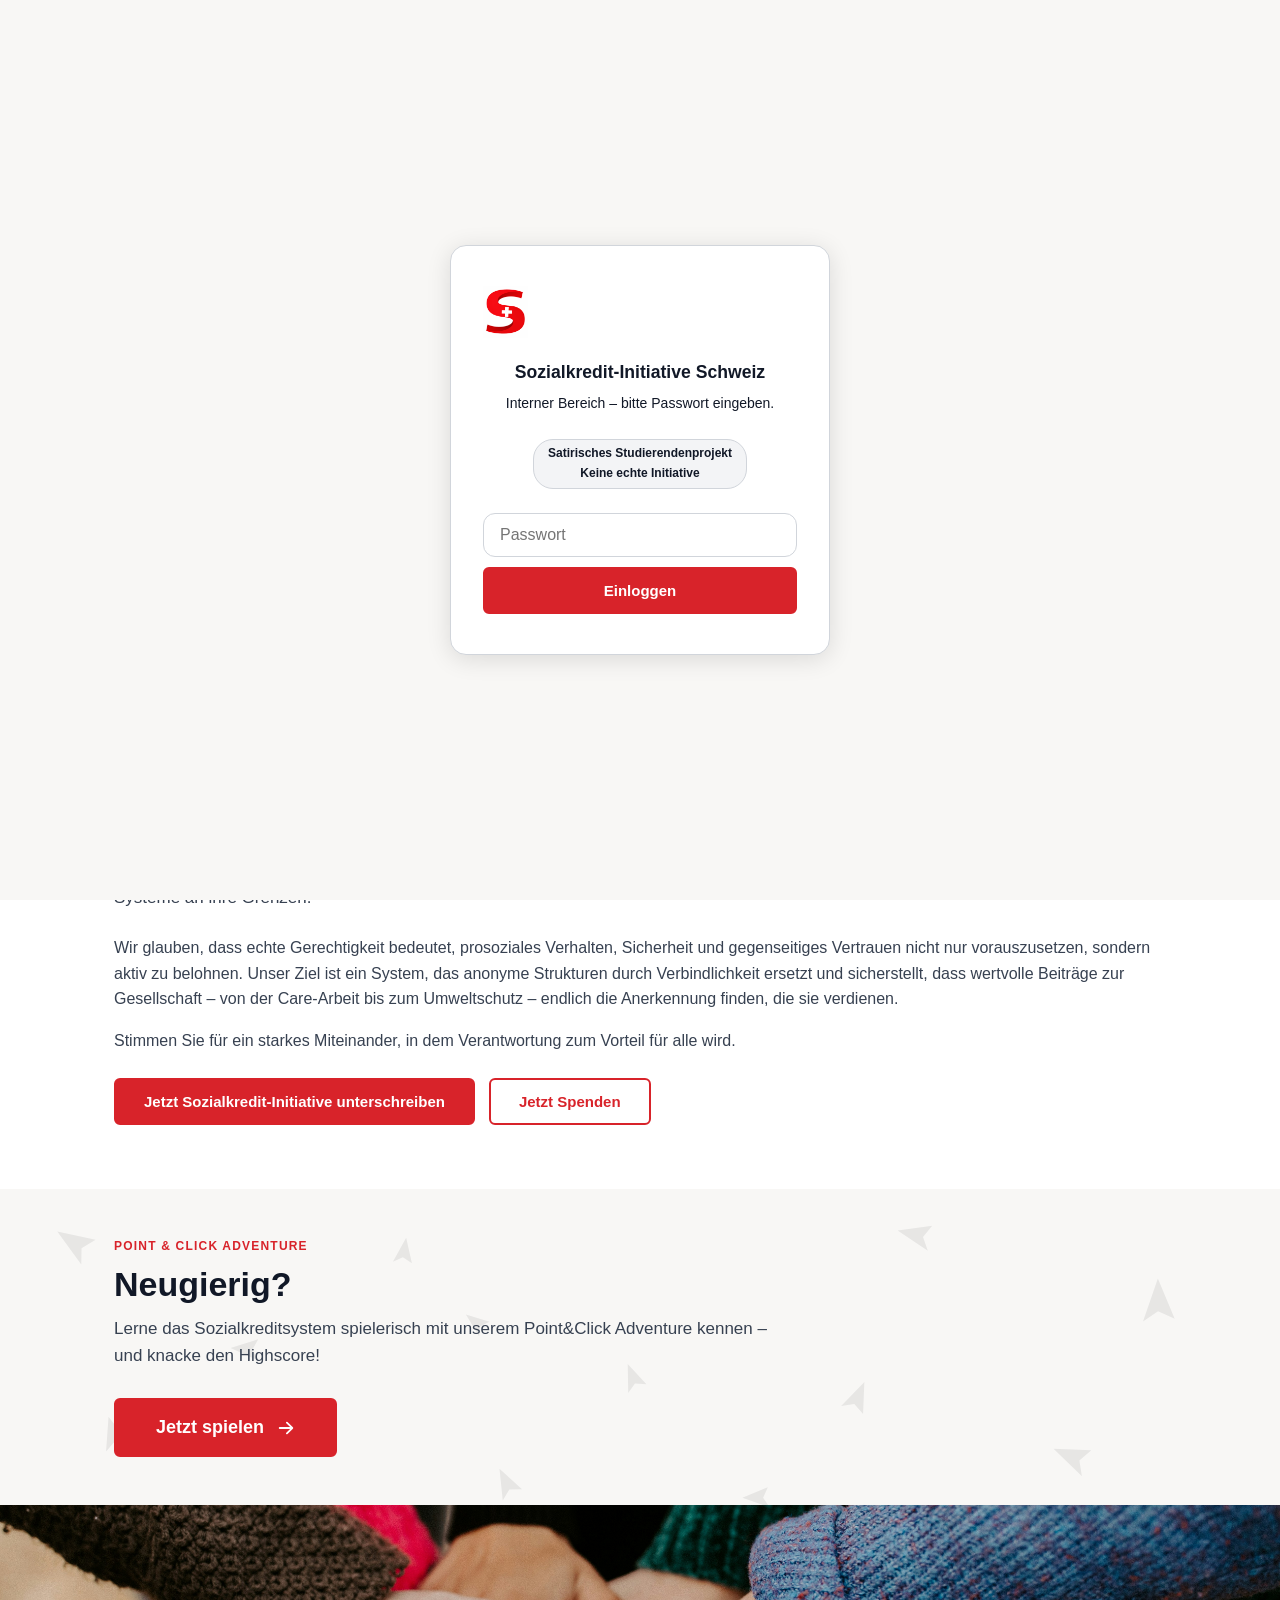
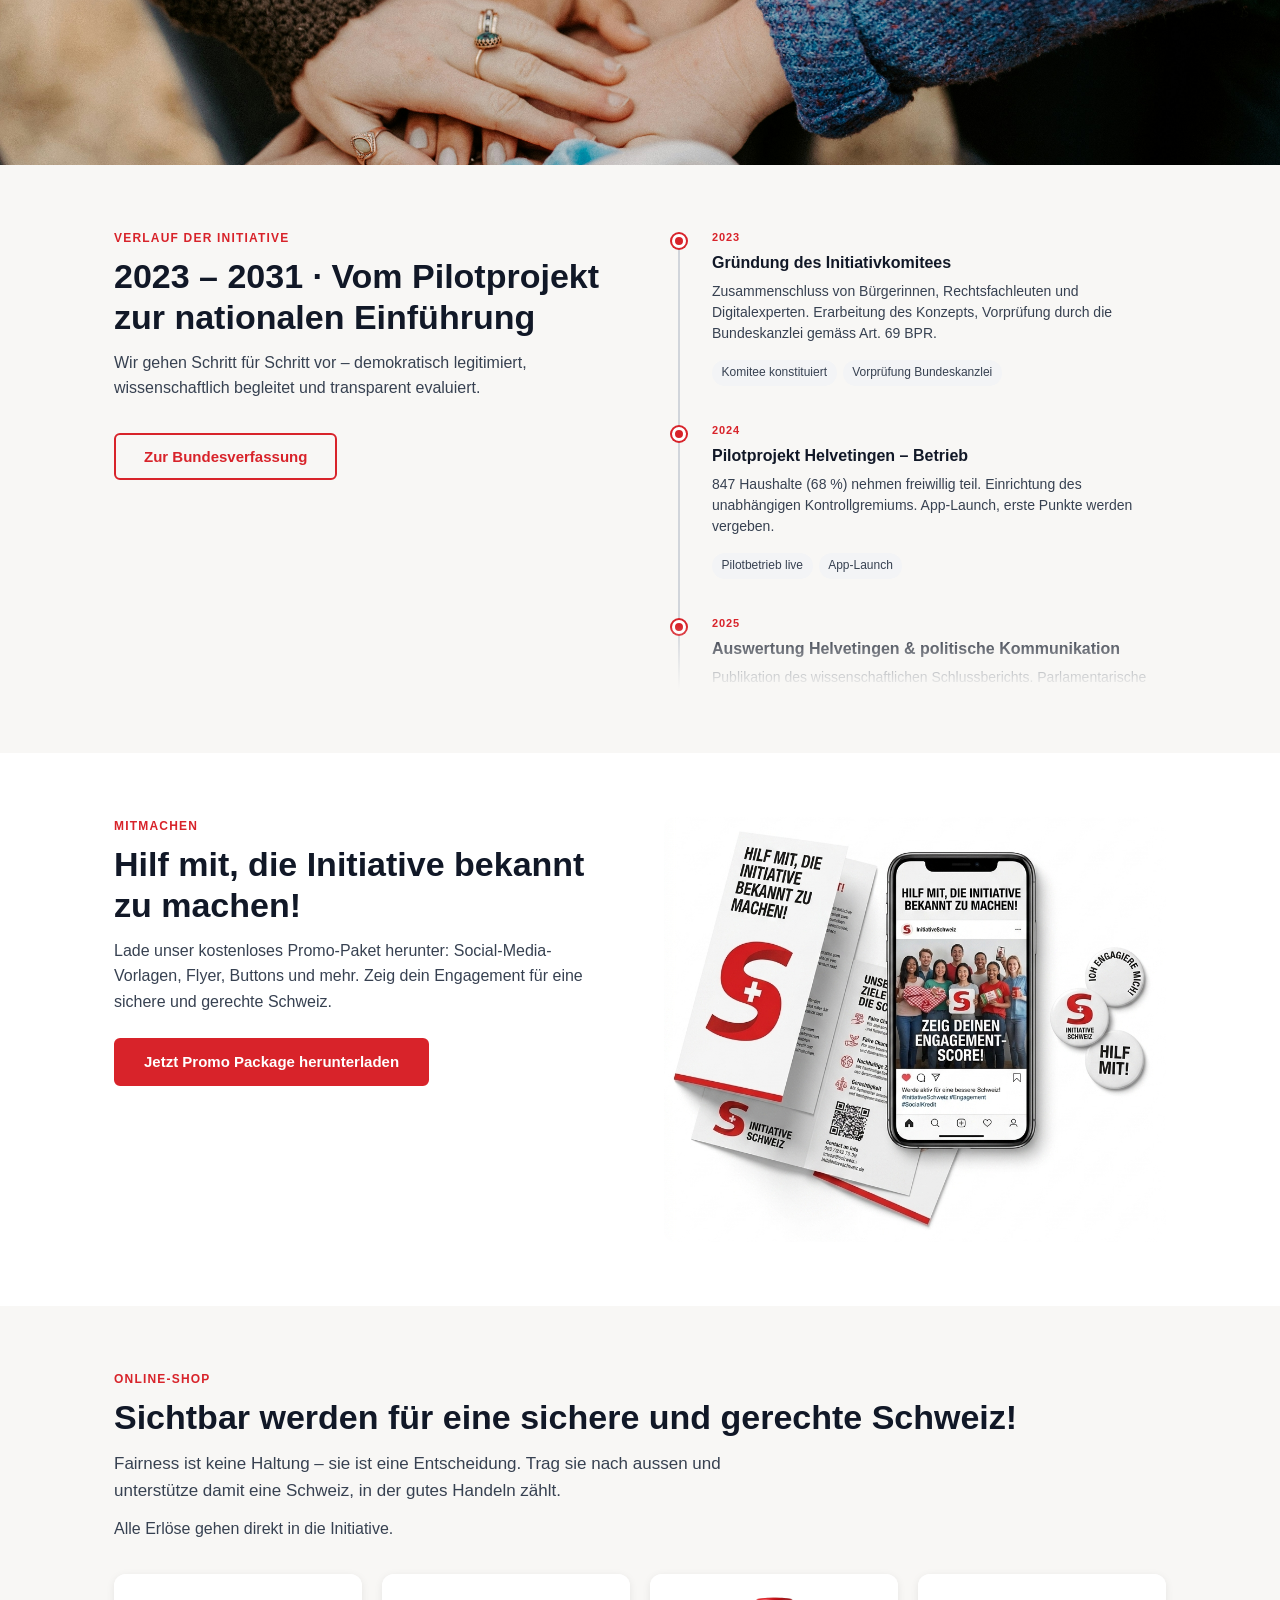
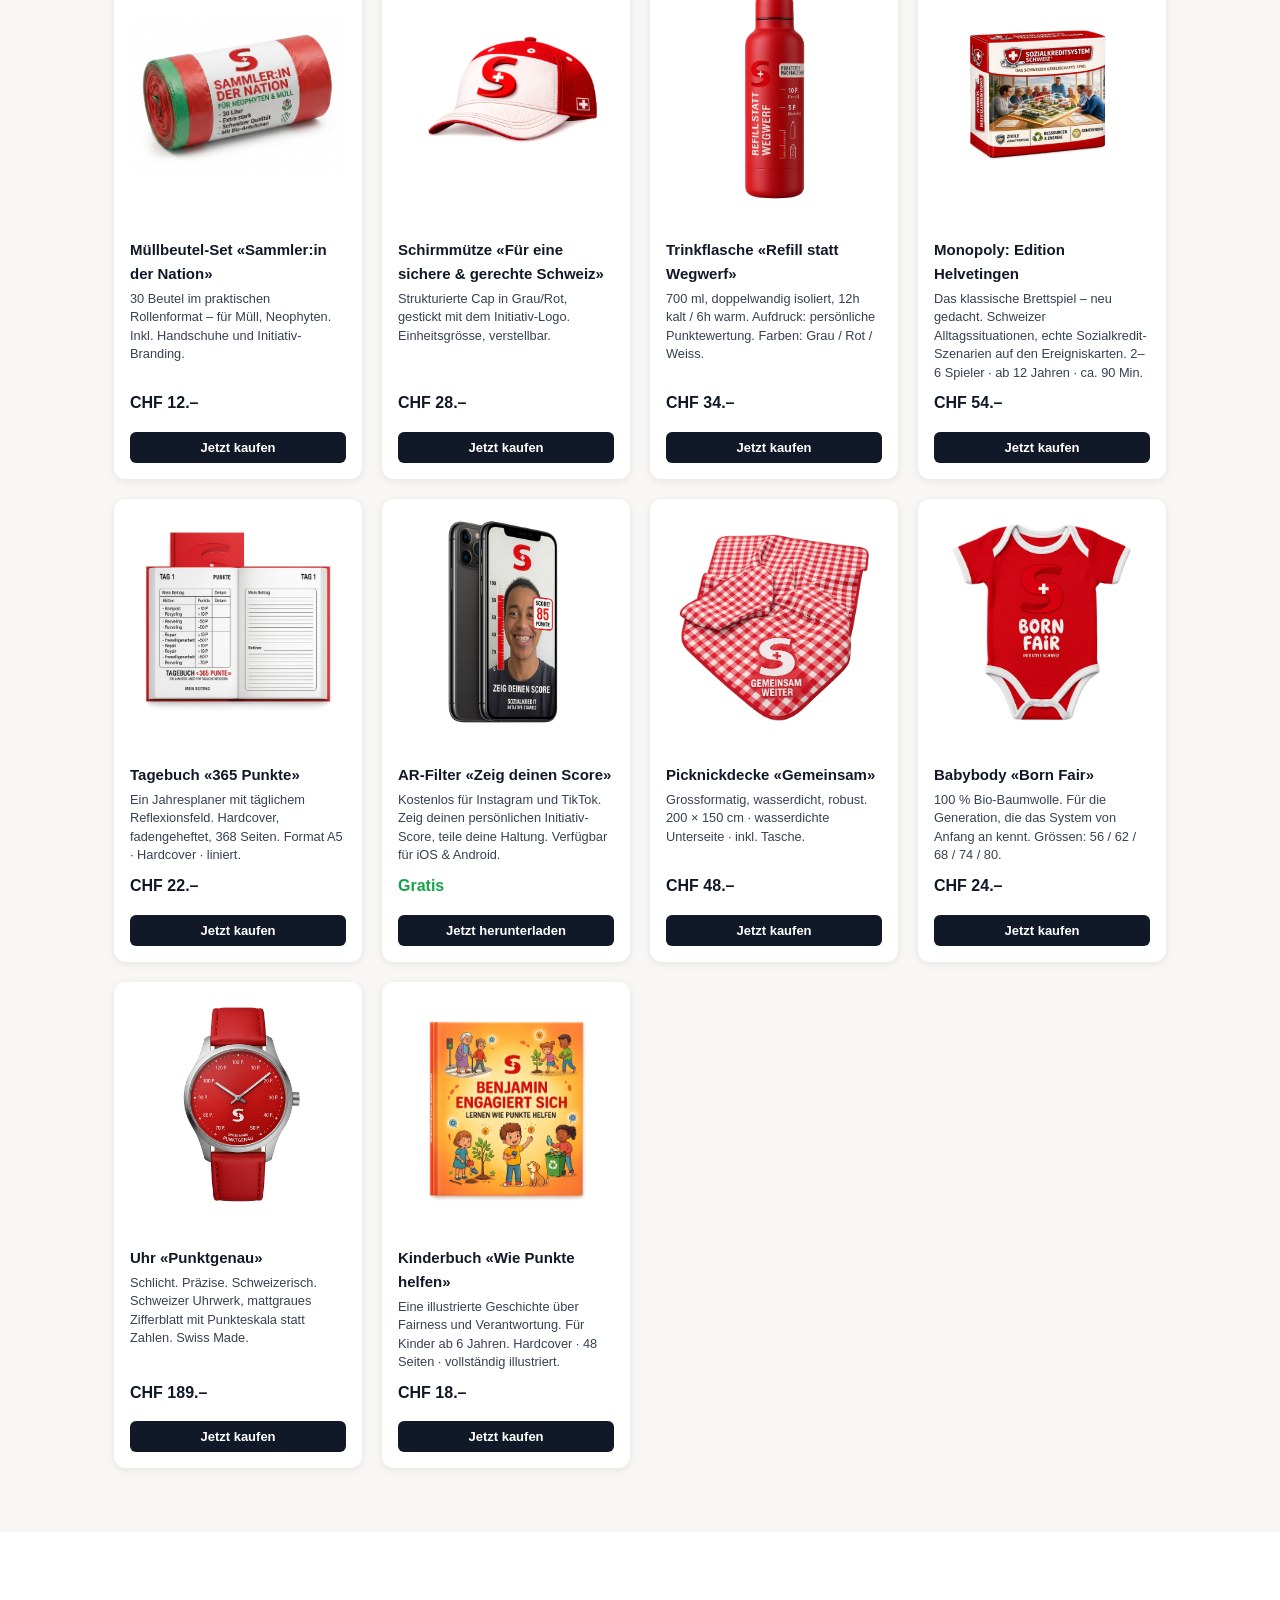
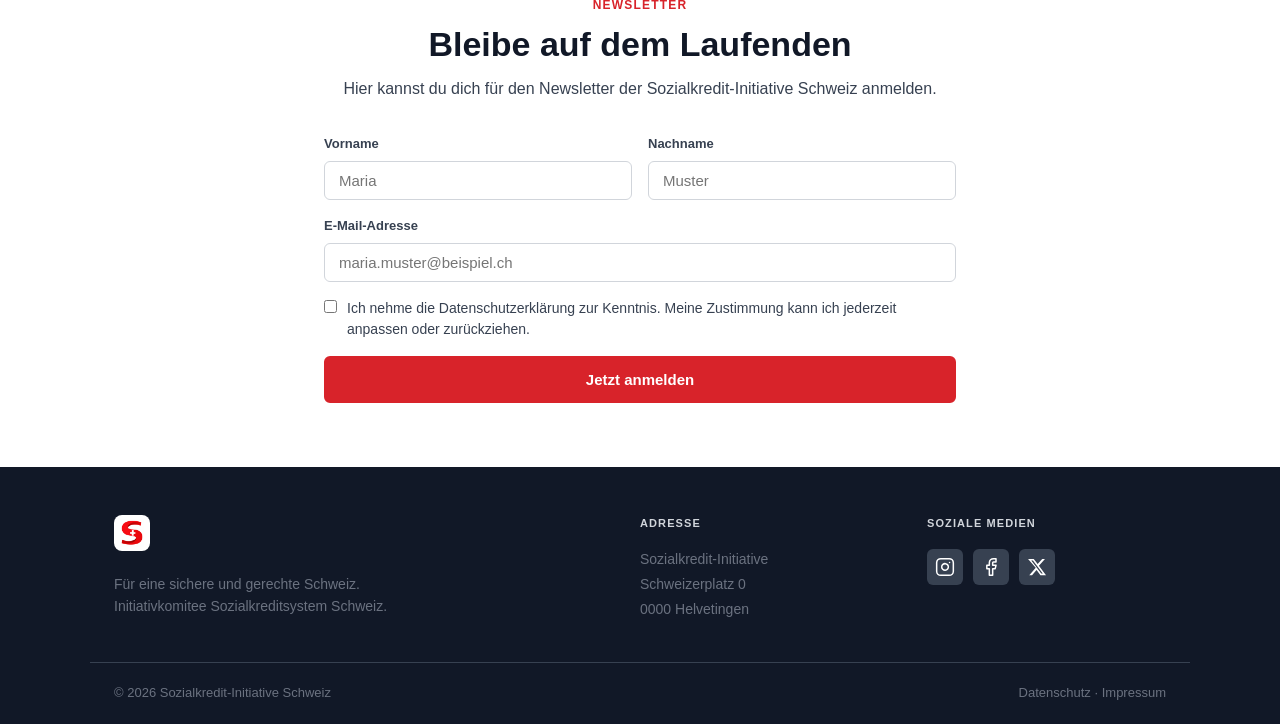
==== testlauf/index.html @ 572df679 "Remove fakultatives Referendum aside from Gesetzgebungsphase timeline entry Co-Authored-By: Claude S" ====
<!DOCTYPE html>
<html lang="de">
<head>
  <meta charset="UTF-8">
  <meta name="viewport" content="width=device-width, initial-scale=1.0">
  <title>Sozialkredit-Initiative Schweiz</title>
  <link rel="stylesheet" href="styles.css">
</head>
<body>

<!-- NAV -->
<nav class="site-nav">
  <div class="nav-inner">
    <a href="index.html" class="nav-logo">
      <img src="website_material/Logo_Sozialkredit.png" alt="SKS Logo">
      <span>Sozialkredit-Initiative Schweiz</span>
    </a>
    <button class="nav-hamburger" aria-label="Navigation öffnen">
      <span></span><span></span><span></span>
    </button>
    <ul class="nav-links">
      <li><a href="index.html">Startseite</a></li>
      <li><a href="initiative.html">Initiative</a></li>
      <li><a href="bundesverfassung.html">Bundesverfassung</a></li>
      <li><a href="faktencheck.html">Faktencheck</a></li>
      <li><a href="testlauf.html">Testlauf</a></li>
      <li><a href="spiel.html">Spiel</a></li>
      <li><a href="spenden.html" class="nav-cta">Spenden</a></li>
    </ul>
  </div>
</nav>

<!-- HERO -->
<section class="hero">
  <img src="website_material/hansjorg-keller-p7av1ZhKGBQ-unsplash.jpg" alt="Schweizer Landschaft" class="hero-bg">
  <div class="container">
    <div class="hero-content">
      <div class="section-label" style="color: var(--red-light);">Eidgenössische Volksinitiative</div>
      <h1>Sozialkreditsystem<br>für eine sichere und<br>gerechte Schweiz</h1>
      <p class="lead">In einer sich schnell verändernden Gesellschaft belohnen wir prosoziales Verhalten, Sicherheit und gegenseitiges Vertrauen – aktiv und messbar.</p>
      <div class="btn-group">
        <a href="#" class="btn btn-primary btn-lg" data-modal="signature">Jetzt unterschreiben</a>
        <a href="spenden.html" class="btn btn-outline-white btn-lg">Jetzt Spenden</a>
      </div>
    </div>
  </div>
</section>

<!-- INTRO TEXT -->
<section>
  <div class="container">
    <div>
      <div class="section-label">Unsere Vision</div>
      <h2>Ein System, das Engagement sichtbar macht</h2>
      <p class="lead" style="margin-bottom: 1.5rem; max-width: none;">In einer Schweiz, die stetig wächst, und in einer sich immer schneller verändernden Gesellschaft stossen unsere traditionellen sozialen Systeme an ihre Grenzen.</p>
      <p style="color: var(--grey-700);">Wir glauben, dass echte Gerechtigkeit bedeutet, prosoziales Verhalten, Sicherheit und gegenseitiges Vertrauen nicht nur vorauszusetzen, sondern aktiv zu belohnen. Unser Ziel ist ein System, das anonyme Strukturen durch Verbindlichkeit ersetzt und sicherstellt, dass wertvolle Beiträge zur Gesellschaft – von der Care-Arbeit bis zum Umweltschutz – endlich die Anerkennung finden, die sie verdienen.</p>
      <p style="color: var(--grey-700);">Stimmen Sie für ein starkes Miteinander, in dem Verantwortung zum Vorteil für alle wird.</p>
      <div class="btn-group" style="margin-top: 1.5rem;">
        <a href="#" class="btn btn-primary" data-modal="signature">Jetzt Sozialkredit-Initiative unterschreiben</a>
        <a href="spenden.html" class="btn btn-outline">Jetzt Spenden</a>
      </div>
    </div>
  </div>
</section>

<!-- GAME PROMO -->
<section class="bg-off-white game-promo" style="padding: 3rem 0;">
  <div class="game-promo-bg" aria-hidden="true">
    <svg class="cursor-deco" style="top:10%; left:4%; transform:rotate(-15deg); width:54px; height:54px;" viewBox="0 0 24 24" fill="currentColor"><path d="M5 2.5l6.5 17 2-7 7-2L5 2.5z"/></svg>
    <svg class="cursor-deco" style="top:72%; left:7%; transform:rotate(25deg); width:46px; height:46px;" viewBox="0 0 24 24" fill="currentColor"><path d="M5 2.5l6.5 17 2-7 7-2L5 2.5z"/></svg>
    <svg class="cursor-deco" style="top:28%; left:88%; transform:rotate(40deg); width:60px; height:60px;" viewBox="0 0 24 24" fill="currentColor"><path d="M5 2.5l6.5 17 2-7 7-2L5 2.5z"/></svg>
    <svg class="cursor-deco" style="top:78%; left:82%; transform:rotate(-25deg); width:52px; height:52px;" viewBox="0 0 24 24" fill="currentColor"><path d="M5 2.5l6.5 17 2-7 7-2L5 2.5z"/></svg>
    <svg class="cursor-deco" style="top:8%; left:70%; transform:rotate(-35deg); width:48px; height:48px;" viewBox="0 0 24 24" fill="currentColor"><path d="M5 2.5l6.5 17 2-7 7-2L5 2.5z"/></svg>
    <svg class="cursor-deco" style="top:55%; left:48%; transform:rotate(20deg); width:38px; height:38px;" viewBox="0 0 24 24" fill="currentColor"><path d="M5 2.5l6.5 17 2-7 7-2L5 2.5z"/></svg>
    <svg class="cursor-deco" style="top:88%; left:38%; transform:rotate(15deg); width:42px; height:42px;" viewBox="0 0 24 24" fill="currentColor"><path d="M5 2.5l6.5 17 2-7 7-2L5 2.5z"/></svg>
    <svg class="cursor-deco" style="top:15%; left:30%; transform:rotate(50deg); width:36px; height:36px;" viewBox="0 0 24 24" fill="currentColor"><path d="M5 2.5l6.5 17 2-7 7-2L5 2.5z"/></svg>
    <svg class="cursor-deco" style="top:45%; left:18%; transform:rotate(-45deg); width:40px; height:40px;" viewBox="0 0 24 24" fill="currentColor"><path d="M5 2.5l6.5 17 2-7 7-2L5 2.5z"/></svg>
    <svg class="cursor-deco" style="top:60%; left:65%; transform:rotate(65deg); width:44px; height:44px;" viewBox="0 0 24 24" fill="currentColor"><path d="M5 2.5l6.5 17 2-7 7-2L5 2.5z"/></svg>
    <svg class="cursor-deco" style="top:38%; left:36%; transform:rotate(-10deg); width:34px; height:34px;" viewBox="0 0 24 24" fill="currentColor"><path d="M5 2.5l6.5 17 2-7 7-2L5 2.5z"/></svg>
    <svg class="cursor-deco" style="top:92%; left:58%; transform:rotate(-50deg); width:38px; height:38px;" viewBox="0 0 24 24" fill="currentColor"><path d="M5 2.5l6.5 17 2-7 7-2L5 2.5z"/></svg>
  </div>
  <div class="container">
    <div style="max-width: 680px;">
      <div class="section-label">Point &amp; Click Adventure</div>
      <h2 style="margin-bottom: 0.625rem;">Neugierig?</h2>
      <p class="lead" style="margin-bottom: 1.75rem;">Lerne das Sozialkreditsystem spielerisch mit unserem Point&amp;Click Adventure kennen – und knacke den Highscore!</p>
      <a href="spiel.html" class="btn btn-primary" style="font-size: 1.125rem; padding: 1rem 2.5rem;">
        Jetzt spielen
        <svg style="margin-left: 0.5rem; vertical-align: middle;" width="18" height="18" viewBox="0 0 20 20" fill="currentColor"><path fill-rule="evenodd" d="M10.293 3.293a1 1 0 011.414 0l6 6a1 1 0 010 1.414l-6 6a1 1 0 01-1.414-1.414L14.586 11H3a1 1 0 110-2h11.586l-4.293-4.293a1 1 0 010-1.414z" clip-rule="evenodd"/></svg>
      </a>
    </div>
  </div>
</section>

<!-- DIVIDER IMAGE -->
<img src="website_material/hannah-busing-Zyx1bK9mqmA-unsplash.jpg" alt="Gemeinschaft" class="divider-img">

<!-- TIMELINE -->
<section class="bg-off-white">
  <div class="container">
    <div class="two-col">
      <div>
        <div class="section-label">Verlauf der Initiative</div>
        <h2>2023 – 2031 · Vom Pilotprojekt zur nationalen Einführung</h2>
        <p style="color: var(--grey-700); margin-bottom: 2rem;">Wir gehen Schritt für Schritt vor – demokratisch legitimiert, wissenschaftlich begleitet und transparent evaluiert.</p>
        <a href="bundesverfassung.html" class="btn btn-outline">Zur Bundesverfassung</a>
      </div>
      <div>
        <div class="timeline-scroll-wrap">
        <div class="timeline" id="main-timeline">
          <div class="timeline-item">
            <div class="timeline-dot"></div>
            <div class="timeline-year">2023</div>
            <div class="timeline-title">Gründung des Initiativkomitees</div>
            <p class="timeline-desc">Zusammenschluss von Bürgerinnen, Rechtsfachleuten und Digitalexperten. Erarbeitung des Konzepts, Vorprüfung durch die Bundeskanzlei gemäss Art. 69 BPR.</p>
            <div class="timeline-tags">
              <span class="tag">Komitee konstituiert</span>
              <span class="tag">Vorprüfung Bundeskanzlei</span>
            </div>
          </div>
          <div class="timeline-item">
            <div class="timeline-dot"></div>
            <div class="timeline-year">2024</div>
            <div class="timeline-title">Pilotprojekt Helvetingen – Betrieb</div>
            <p class="timeline-desc">847 Haushalte (68 %) nehmen freiwillig teil. Einrichtung des unabhängigen Kontrollgremiums. App-Launch, erste Punkte werden vergeben.</p>
            <div class="timeline-tags">
              <span class="tag">Pilotbetrieb live</span>
              <span class="tag">App-Launch</span>
            </div>
          </div>
          <div class="timeline-item">
            <div class="timeline-dot"></div>
            <div class="timeline-year">2025</div>
            <div class="timeline-title">Auswertung Helvetingen & politische Kommunikation</div>
            <p class="timeline-desc">Publikation des wissenschaftlichen Schlussberichts. Parlamentarische Anfragen eingereicht. Aufbau Medienpräsenz und Partnerorganisationen.</p>
            <div class="timeline-tags">
              <span class="tag">Schlussbericht publiziert</span>
              <span class="tag">Kampagnenaufbau</span>
            </div>
          </div>
          <div class="timeline-item current-item">
            <div class="timeline-dot current"></div>
            <div class="timeline-current-box">
              <div class="timeline-year" style="color: var(--grey-900); font-weight: 800;">2026 – Jetzt</div>
              <div class="timeline-title">Lancierung Volksinitiative + Pilotprojekt St. Gallen</div>
              <p class="timeline-desc">Einreichung des Initiativtexts bei der Bundeskanzlei. Sammelfrist von 18 Monaten für 100'000 Unterschriften. Ausweitung des Pilotprojekts auf St. Gallen.</p>
              <div class="timeline-tags">
                <span class="tag tag-red">Initiative eingereicht</span>
                <span class="tag tag-red">Sammelfrist 18 Monate</span>
              </div>
            </div>
          </div>
          <div class="timeline-item future">
            <div class="timeline-dot"></div>
            <div class="timeline-year">2027</div>
            <div class="timeline-title">Einreichung 100'000 Unterschriften</div>
            <p class="timeline-desc">Einreichung der beglaubigten Unterschriften. Gültigkeitserklärung durch die Bundeskanzlei. Abschluss Pilot St. Gallen mit Schlussbericht.</p>
          </div>
          <div class="timeline-item future">
            <div class="timeline-dot"></div>
            <div class="timeline-year">2029</div>
            <div class="timeline-title">Nationale Volksabstimmung</div>
            <p class="timeline-desc">Das Schweizer Stimmvolk entscheidet an der Urne. Erforderlich: doppeltes Mehr – Volksmehr und Ständemehr (Art. 139 Abs. 3 BV).</p>
            <div class="timeline-tags">
              <span class="tag">Doppeltes Mehr erforderlich</span>
            </div>
          </div>
          <div class="timeline-item future">
            <div class="timeline-dot"></div>
            <div class="timeline-year">2029–2030</div>
            <div class="timeline-title">Gesetzgebungsphase & Aufbau Bundesamt</div>
            <p class="timeline-desc">Bei Annahme: Erlass der notwendigen Ausführungsgesetze durch das Parlament. Gründung des «Bundesamts für Gerechtigkeit» als zuständige Behörde. Aufbau Infrastruktur, Datenschutzrahmen, Einspruchsstelle.</p>
            <div class="timeline-tags">
              <span class="tag">Ausführungsgesetze</span>
              <span class="tag">Gründung Bundesamt</span>
              <span class="tag">Datenschutzrahmen final</span>
            </div>
          </div>
          <div class="timeline-item future">
            <div class="timeline-dot"></div>
            <div class="timeline-year">2030–2031</div>
            <div class="timeline-title">Gradueller kantonaler Roll-out</div>
            <p class="timeline-desc">Stufenweise Einführung in allen 26 Kantonen. Schulungen, kommunale Anpassungen, Pilotgemeinden der ersten Stunde erhalten Vorzugsbehandlung. Begleitung durch unabhängige Evaluation.</p>
            <div class="timeline-tags">
              <span class="tag">Roll-out Pilotkantone</span>
              <span class="tag">Nationale Schulungen</span>
              <span class="tag">Laufende Evaluation</span>
            </div>
          </div>
          <div class="timeline-item future">
            <div class="timeline-dot"></div>
            <div class="timeline-year">2031</div>
            <div class="timeline-title">Vollständige Einführung in der ganzen Schweiz</div>
            <p class="timeline-desc">Das Sozialkreditsystem ist in allen Kantonen vollständig operativ. Einheitliches Rechtssystem, transparentes Punktekonto für alle.</p>
            <div class="timeline-tags">
              <span class="tag">Vollbetrieb Schweiz</span>
              <span class="tag">Erste nationale Bilanz</span>
            </div>
          </div>
        </div>
        </div><!-- /.timeline-scroll-wrap -->
      </div>
    </div>
  </div>
</section>

<!-- PROMO SECTION -->
<section>
  <div class="container">
    <div class="two-col">
      <div>
        <div class="section-label">Mitmachen</div>
        <h2>Hilf mit, die Initiative bekannt zu machen!</h2>
        <p style="color: var(--grey-700); margin-bottom: 1.5rem;">Lade unser kostenloses Promo-Paket herunter: Social-Media-Vorlagen, Flyer, Buttons und mehr. Zeig dein Engagement für eine sichere und gerechte Schweiz.</p>
        <a href="#" class="btn btn-primary" onclick="showToast && showToast('Download wird vorbereitet…'); return false;">Jetzt Promo Package herunterladen</a>
      </div>
      <div>
        <img src="website_material/Werbeartikel_Sozialkreditsystem.png" alt="Promo-Materialien" class="asset-img" style="border-radius: var(--radius);">
      </div>
    </div>
  </div>
</section>

<!-- ONLINE SHOP -->
<section class="bg-off-white">
  <div class="container">
    <div class="section-label">Online-Shop</div>
    <h2>Sichtbar werden für eine sichere und gerechte Schweiz!</h2>
    <p class="lead" style="margin-bottom: 0.75rem;">Fairness ist keine Haltung – sie ist eine Entscheidung. Trag sie nach aussen und unterstütze damit eine Schweiz, in der gutes Handeln zählt.</p>
    <p style="color: var(--grey-700); margin-bottom: 2rem;">Alle Erlöse gehen direkt in die Initiative.</p>

    <div class="shop-grid">
      <!-- Product 1 -->
      <div class="product-card">
        <div class="product-img-wrap">
          <img src="website_material/Müllbeutel_Shop.png" alt="Müllbeutel-Set">
        </div>
        <div class="product-body">
          <div class="product-name">Müllbeutel-Set «Sammler:in der Nation»</div>
          <div class="product-desc">30 Beutel im praktischen Rollenformat – für Müll, Neophyten. Inkl. Handschuhe und Initiativ-Branding.</div>
          <div class="product-price">CHF 12.–</div>
        </div>
        <div class="product-footer"><button class="btn-cart">Jetzt kaufen</button></div>
      </div>
      <!-- Product 2 -->
      <div class="product-card">
        <div class="product-img-wrap">
          <img src="website_material/Schirmmütze.png" alt="Schirmmütze">
        </div>
        <div class="product-body">
          <div class="product-name">Schirmmütze «Für eine sichere & gerechte Schweiz»</div>
          <div class="product-desc">Strukturierte Cap in Grau/Rot, gestickt mit dem Initiativ-Logo. Einheitsgrösse, verstellbar.</div>
          <div class="product-price">CHF 28.–</div>
        </div>
        <div class="product-footer"><button class="btn-cart">Jetzt kaufen</button></div>
      </div>
      <!-- Product 3 -->
      <div class="product-card">
        <div class="product-img-wrap">
          <img src="website_material/Refill%20Bottle_Shop.png" alt="Trinkflasche">
        </div>
        <div class="product-body">
          <div class="product-name">Trinkflasche «Refill statt Wegwerf»</div>
          <div class="product-desc">700 ml, doppelwandig isoliert, 12h kalt / 6h warm. Aufdruck: persönliche Punktewertung. Farben: Grau / Rot / Weiss.</div>
          <div class="product-price">CHF 34.–</div>
        </div>
        <div class="product-footer"><button class="btn-cart">Jetzt kaufen</button></div>
      </div>
      <!-- Product 4 -->
      <div class="product-card">
        <div class="product-img-wrap">
          <img src="website_material/Monopoly.png" alt="Monopoly: Edition Helvetingen">
        </div>
        <div class="product-body">
          <div class="product-name">Monopoly: Edition Helvetingen</div>
          <div class="product-desc">Das klassische Brettspiel – neu gedacht. Schweizer Alltagssituationen, echte Sozialkredit-Szenarien auf den Ereigniskarten. 2–6 Spieler · ab 12 Jahren · ca. 90 Min.</div>
          <div class="product-price">CHF 54.–</div>
        </div>
        <div class="product-footer"><button class="btn-cart">Jetzt kaufen</button></div>
      </div>
      <!-- Product 5 -->
      <div class="product-card">
        <div class="product-img-wrap">
          <img src="website_material/Notizbuch_Shop.png" alt="Tagebuch">
        </div>
        <div class="product-body">
          <div class="product-name">Tagebuch «365 Punkte»</div>
          <div class="product-desc">Ein Jahresplaner mit täglichem Reflexionsfeld. Hardcover, fadengeheftet, 368 Seiten. Format A5 · Hardcover · liniert.</div>
          <div class="product-price">CHF 22.–</div>
        </div>
        <div class="product-footer"><button class="btn-cart">Jetzt kaufen</button></div>
      </div>
      <!-- Product 6 -->
      <div class="product-card">
        <div class="product-img-wrap">
          <img src="website_material/InstaFilter_Shop.png" alt="AR-Filter">
        </div>
        <div class="product-body">
          <div class="product-name">AR-Filter «Zeig deinen Score»</div>
          <div class="product-desc">Kostenlos für Instagram und TikTok. Zeig deinen persönlichen Initiativ-Score, teile deine Haltung. Verfügbar für iOS &amp; Android.</div>
          <div class="product-price"><span class="free">Gratis</span></div>
        </div>
        <div class="product-footer"><button class="btn-cart">Jetzt herunterladen</button></div>
      </div>
      <!-- Product 7 -->
      <div class="product-card">
        <div class="product-img-wrap">
          <img src="website_material/Picknickdecke_Shop.png" alt="Picknickdecke">
        </div>
        <div class="product-body">
          <div class="product-name">Picknickdecke «Gemeinsam»</div>
          <div class="product-desc">Grossformatig, wasserdicht, robust. 200 × 150 cm · wasserdichte Unterseite · inkl. Tasche.</div>
          <div class="product-price">CHF 48.–</div>
        </div>
        <div class="product-footer"><button class="btn-cart">Jetzt kaufen</button></div>
      </div>
      <!-- Product 8 -->
      <div class="product-card">
        <div class="product-img-wrap">
          <img src="website_material/Baby%20Body_Shop.png" alt="Babybody">
        </div>
        <div class="product-body">
          <div class="product-name">Babybody «Born Fair»</div>
          <div class="product-desc">100 % Bio-Baumwolle. Für die Generation, die das System von Anfang an kennt. Grössen: 56 / 62 / 68 / 74 / 80.</div>
          <div class="product-price">CHF 24.–</div>
        </div>
        <div class="product-footer"><button class="btn-cart">Jetzt kaufen</button></div>
      </div>
      <!-- Product 9 -->
      <div class="product-card">
        <div class="product-img-wrap">
          <img src="website_material/Armbanduhr_Shop.png" alt="Uhr">
        </div>
        <div class="product-body">
          <div class="product-name">Uhr «Punktgenau»</div>
          <div class="product-desc">Schlicht. Präzise. Schweizerisch. Schweizer Uhrwerk, mattgraues Zifferblatt mit Punkteskala statt Zahlen. Swiss Made.</div>
          <div class="product-price">CHF 189.–</div>
        </div>
        <div class="product-footer"><button class="btn-cart">Jetzt kaufen</button></div>
      </div>
      <!-- Product 10 -->
      <div class="product-card">
        <div class="product-img-wrap">
          <img src="website_material/Kinderbuch_Shop.png" alt="Kinderbuch">
        </div>
        <div class="product-body">
          <div class="product-name">Kinderbuch «Wie Punkte helfen»</div>
          <div class="product-desc">Eine illustrierte Geschichte über Fairness und Verantwortung. Für Kinder ab 6 Jahren. Hardcover · 48 Seiten · vollständig illustriert.</div>
          <div class="product-price">CHF 18.–</div>
        </div>
        <div class="product-footer"><button class="btn-cart">Jetzt kaufen</button></div>
      </div>
    </div>
  </div>
</section>

<!-- NEWSLETTER -->
<section>
  <div class="container" style="max-width: 680px;">
    <div class="section-label" style="text-align: center;">Newsletter</div>
    <h2 style="text-align: center; margin-bottom: 0.75rem;">Bleibe auf dem Laufenden</h2>
    <p style="text-align: center; color: var(--grey-700); margin-bottom: 2rem;">Hier kannst du dich für den Newsletter der Sozialkredit-Initiative Schweiz anmelden.</p>
    <form id="newsletter-form">
      <div class="form-grid" style="margin-bottom: 1rem;">
        <div class="form-group">
          <label class="form-label" for="nl-vorname">Vorname</label>
          <input class="form-input" id="nl-vorname" type="text" required placeholder="Maria">
        </div>
        <div class="form-group">
          <label class="form-label" for="nl-nachname">Nachname</label>
          <input class="form-input" id="nl-nachname" type="text" required placeholder="Muster">
        </div>
        <div class="form-group full">
          <label class="form-label" for="nl-email">E-Mail-Adresse</label>
          <input class="form-input" id="nl-email" type="email" required placeholder="maria.muster@beispiel.ch">
        </div>
        <div class="form-group full">
          <label class="form-checkbox">
            <input type="checkbox" required>
            Ich nehme die Datenschutzerklärung zur Kenntnis. Meine Zustimmung kann ich jederzeit anpassen oder zurückziehen.
          </label>
        </div>
      </div>
      <button type="submit" class="btn btn-primary btn-block">Jetzt anmelden</button>
    </form>
  </div>
</section>

<!-- FOOTER -->
<footer class="site-footer">
  <div class="footer-inner">
    <div>
      <div class="footer-logo-wrap">
        <img src="website_material/Logo_Sozialkredit.png" alt="SKS" class="footer-logo">
      </div>
      <p class="footer-tagline">Für eine sichere und gerechte Schweiz.<br>Initiativkomitee Sozialkreditsystem Schweiz.</p>
    </div>
    <div>
      <div class="footer-title">Adresse</div>
      <address class="footer-address">
        Sozialkredit-Initiative<br>
        Schweizerplatz 0<br>
        0000 Helvetingen
      </address>
    </div>
    <div>
      <div class="footer-title">Soziale Medien</div>
      <div class="footer-social">
        <a href="#" aria-label="Instagram">
          <svg xmlns="http://www.w3.org/2000/svg" width="20" height="20" viewBox="0 0 24 24" fill="none" stroke="currentColor" stroke-width="1.8" stroke-linecap="round" stroke-linejoin="round"><rect x="2" y="2" width="20" height="20" rx="5" ry="5"/><path d="M16 11.37A4 4 0 1 1 12.63 8 4 4 0 0 1 16 11.37z"/><line x1="17.5" y1="6.5" x2="17.51" y2="6.5"/></svg>
        </a>
        <a href="#" aria-label="Facebook">
          <svg xmlns="http://www.w3.org/2000/svg" width="20" height="20" viewBox="0 0 24 24" fill="none" stroke="currentColor" stroke-width="1.8" stroke-linecap="round" stroke-linejoin="round"><path d="M18 2h-3a5 5 0 0 0-5 5v3H7v4h3v8h4v-8h3l1-4h-4V7a1 1 0 0 1 1-1h3z"/></svg>
        </a>
        <a href="#" aria-label="X">
          <svg xmlns="http://www.w3.org/2000/svg" width="20" height="20" viewBox="0 0 24 24" fill="currentColor"><path d="M18.244 2.25h3.308l-7.227 8.26 8.502 11.24H16.17l-4.714-6.231-5.401 6.231H2.744l7.73-8.835L1.254 2.25H8.08l4.713 6.231 5.45-6.231zm-1.161 17.52h1.833L7.084 4.126H5.117z"/></svg>
        </a>
      </div>
    </div>
  </div>
  <div class="footer-bottom">
    <span>© 2026 Sozialkredit-Initiative Schweiz</span>
    <div><a href="#">Datenschutz</a> · <a href="#">Impressum</a></div>
  </div>
</footer>

<!-- SIGNATURE MODAL -->
<div class="modal-overlay" id="signature-modal" role="dialog" aria-modal="true" aria-labelledby="modal-title">
  <div class="modal">
    <div class="modal-header">
      <div>
        <div class="section-label">Eidgenössische Volksinitiative</div>
        <h2 id="modal-title" style="margin-bottom: 0;">Jetzt unterschreiben</h2>
      </div>
      <button class="modal-close" aria-label="Schliessen">×</button>
    </div>
    <form id="signature-form">
      <div class="form-grid">
        <div class="form-group">
          <label class="form-label" for="sig-vorname">Vorname</label>
          <input class="form-input" id="sig-vorname" type="text" required placeholder="Maria">
        </div>
        <div class="form-group">
          <label class="form-label" for="sig-nachname">Nachname</label>
          <input class="form-input" id="sig-nachname" type="text" required placeholder="Muster">
        </div>
        <div class="form-group full">
          <label class="form-label" for="sig-adresse">Adresse</label>
          <input class="form-input" id="sig-adresse" type="text" required placeholder="Musterstrasse 1">
        </div>
        <div class="form-group">
          <label class="form-label" for="sig-plz">PLZ</label>
          <input class="form-input" id="sig-plz" type="text" required placeholder="9000" maxlength="4">
        </div>
        <div class="form-group">
          <label class="form-label" for="sig-ort">Ort</label>
          <input class="form-input" id="sig-ort" type="text" required placeholder="St. Gallen">
        </div>
        <div class="form-group">
          <label class="form-label" for="sig-kanton">Kanton</label>
          <select class="form-select" id="sig-kanton" required>
            <option value="">Bitte wählen</option>
            <option>Aargau</option><option>Appenzell Ausserrhoden</option><option>Appenzell Innerrhoden</option>
            <option>Basel-Landschaft</option><option>Basel-Stadt</option><option>Bern</option>
            <option>Fribourg</option><option>Genf</option><option>Glarus</option><option>Graubünden</option>
            <option>Jura</option><option>Luzern</option><option>Neuenburg</option><option>Nidwalden</option>
            <option>Obwalden</option><option>Schaffhausen</option><option>Schwyz</option><option>Solothurn</option>
            <option>St. Gallen</option><option>Tessin</option><option>Thurgau</option><option>Uri</option>
            <option>Waadt</option><option>Wallis</option><option>Zug</option><option>Zürich</option>
          </select>
        </div>
        <div class="form-group">
          <label class="form-label" for="sig-geburt">Geburtsdatum</label>
          <input class="form-input" id="sig-geburt" type="date" required>
        </div>
        <div class="form-group full">
          <label class="form-label">Unterschrift</label>
          <div class="signature-area">Hier unterschreiben (Klick zum Simulieren)</div>
        </div>
        <div class="form-group full">
          <label class="form-checkbox">
            <input type="checkbox" required>
            Ich nehme die Datenschutzerklärung zur Kenntnis. Meine Zustimmung kann ich jederzeit anpassen oder zurückziehen.
          </label>
        </div>
      </div>
      <div class="form-actions">
        <button type="submit" class="btn btn-primary" style="flex: 1;">Unterschrift einreichen</button>
        <button type="button" class="btn btn-outline modal-close">Abbrechen</button>
      </div>
    </form>
  </div>
</div>

<!-- CHECKOUT MODAL -->
<div class="modal-overlay" id="checkout-modal" role="dialog" aria-modal="true" aria-labelledby="checkout-modal-title">
  <div class="modal">
    <div class="modal-header">
      <div>
        <div class="section-label">Shop</div>
        <h2 id="checkout-modal-title" style="margin-bottom: 0;">Zur Kasse</h2>
      </div>
      <button class="modal-close" aria-label="Schliessen" data-modal="checkout">×</button>
    </div>
    <div id="checkout-product-line" style="display:flex; align-items:center; gap:0.75rem; padding:0.75rem 1rem; background:var(--grey-100); border-radius:8px; margin-bottom:1.5rem;">
      <span id="checkout-product-name" style="font-weight:700; font-size:0.9375rem; flex:1;"></span>
      <div style="display:flex; align-items:center; gap:0.5rem;">
        <label style="font-size:0.8125rem; color:var(--grey-600);">Menge</label>
        <select id="checkout-qty" class="form-select" style="width:72px; padding:0.25rem 0.5rem; font-size:0.875rem;">
          <option>1</option><option>2</option><option>3</option><option>4</option><option>5</option>
        </select>
      </div>
      <span id="checkout-product-price" style="font-weight:700; color:var(--red); font-size:0.9375rem; white-space:nowrap;"></span>
    </div>
    <form id="checkout-form">
      <div class="form-grid">
        <div class="form-group">
          <label class="form-label" for="co-vorname">Vorname</label>
          <input class="form-input" id="co-vorname" type="text" required placeholder="Maria">
        </div>
        <div class="form-group">
          <label class="form-label" for="co-nachname">Nachname</label>
          <input class="form-input" id="co-nachname" type="text" required placeholder="Muster">
        </div>
        <div class="form-group full">
          <label class="form-label" for="co-email">E-Mail</label>
          <input class="form-input" id="co-email" type="email" required placeholder="maria.muster@beispiel.ch">
        </div>
        <div class="form-group full">
          <label class="form-label" for="co-adresse">Lieferadresse</label>
          <input class="form-input" id="co-adresse" type="text" required placeholder="Musterstrasse 1">
        </div>
        <div class="form-group">
          <label class="form-label" for="co-plz">PLZ</label>
          <input class="form-input" id="co-plz" type="text" required placeholder="9000" maxlength="4">
        </div>
        <div class="form-group">
          <label class="form-label" for="co-ort">Ort</label>
          <input class="form-input" id="co-ort" type="text" required placeholder="St. Gallen">
        </div>
        <div class="form-group full">
          <label class="form-label">Zahlungsmethode</label>
          <div style="display:flex; gap:1rem; flex-wrap:wrap; margin-top:0.25rem;">
            <label class="form-checkbox"><input type="radio" name="co-zahlung" value="twint" required> TWINT</label>
            <label class="form-checkbox"><input type="radio" name="co-zahlung" value="kreditkarte"> Kreditkarte</label>
            <label class="form-checkbox"><input type="radio" name="co-zahlung" value="rechnung"> Rechnung</label>
          </div>
        </div>
        <div class="form-group full">
          <label class="form-checkbox">
            <input type="checkbox" required>
            Ich akzeptiere die AGB und nehme die Datenschutzerklärung zur Kenntnis.
          </label>
        </div>
      </div>
      <div class="form-actions">
        <button type="submit" class="btn btn-primary" style="flex:1;">Bestellung aufgeben</button>
        <button type="button" class="btn btn-outline modal-close" data-modal="checkout" style="padding:0.75rem 2rem;">Abbrechen</button>
      </div>
    </form>
  </div>
</div>

<script src="scripts.js"></script>
<script>
  // Start timeline at the top (2023 — Gründung des Initiativkomitees)
  (function () {
    const tl = document.getElementById('main-timeline');
    if (tl) tl.scrollTop = 0;
  })();
</script>
</body>
</html>
---- testlauf/styles.css ----
/* =============================================
   Sozialkredit-Initiative Schweiz — Stylesheet
   ============================================= */

:root {
  --red: #d8232a;
  --red-dark: #b01c22;
  --red-light: #f5c6c8;
  --white: #ffffff;
  --off-white: #f8f7f5;
  --grey-100: #f3f4f6;
  --grey-300: #d1d5db;
  --grey-500: #6b7280;
  --grey-700: #374151;
  --grey-900: #111827;
  --green: #16a34a;
  --amber: #d97706;
  --shadow: 0 4px 24px rgba(0,0,0,0.12);
  --shadow-sm: 0 2px 8px rgba(0,0,0,0.08);
  --radius: 12px;
  --font: 'Helvetica Neue', Helvetica, Arial, sans-serif;
  --transition: 0.25s ease;
  --max-w: 1100px;
}

*, *::before, *::after { box-sizing: border-box; margin: 0; padding: 0; }
html { scroll-behavior: smooth; }
body { font-family: var(--font); color: var(--grey-900); background: var(--white); line-height: 1.6; }
img { max-width: 100%; display: block; }

/* ============== NAV ============== */
.site-nav {
  position: sticky;
  top: 0;
  z-index: 200;
  background: var(--white);
  border-bottom: 3px solid var(--red);
  box-shadow: var(--shadow-sm);
}

.nav-inner {
  max-width: var(--max-w);
  margin: 0 auto;
  padding: 0 1.5rem;
  display: flex;
  align-items: center;
  gap: 1.5rem;
  height: 64px;
}

.nav-logo {
  display: flex;
  align-items: center;
  gap: 0.75rem;
  text-decoration: none;
  flex-shrink: 0;
}

.nav-logo img { height: 38px; width: auto; }

.nav-logo span {
  font-size: 0.8125rem;
  font-weight: 700;
  color: var(--grey-900);
  line-height: 1.2;
  max-width: 160px;
}

.nav-links {
  display: flex;
  align-items: center;
  gap: 0.125rem;
  list-style: none;
  margin-left: auto;
}

.nav-links a {
  display: block;
  padding: 0.375rem 0.7rem;
  color: var(--grey-700);
  text-decoration: none;
  font-size: 0.875rem;
  font-weight: 500;
  border-radius: 6px;
  transition: color var(--transition), background var(--transition);
  white-space: nowrap;
}

.nav-links a:hover,
.nav-links a.active { color: var(--red); background: var(--grey-100); }

.nav-cta {
  background: var(--red) !important;
  color: var(--white) !important;
  font-weight: 600 !important;
  margin-left: 0.375rem;
}
.nav-cta:hover { background: var(--red-dark) !important; color: var(--white) !important; }

.nav-hamburger {
  display: none;
  flex-direction: column;
  gap: 5px;
  background: none;
  border: none;
  cursor: pointer;
  padding: 6px;
  margin-left: auto;
}
.nav-hamburger span { display: block; width: 24px; height: 2px; background: var(--grey-900); border-radius: 2px; transition: var(--transition); }

/* ============== LAYOUT ============== */
.container { max-width: var(--max-w); margin: 0 auto; padding: 0 1.5rem; }

section { padding: 4rem 0; }
section.bg-off-white { background: var(--off-white); }

.game-promo { position: relative; overflow: hidden; }
.game-promo-bg { position: absolute; inset: 0; pointer-events: none; z-index: 0; }
.game-promo > .container { position: relative; z-index: 1; }
.cursor-deco { position: absolute; color: rgba(0, 0, 0, 0.07); }
section.bg-red { background: var(--red); color: var(--white); }
section.bg-dark { background: var(--grey-900); color: var(--white); }

.two-col { display: grid; grid-template-columns: 1fr 1fr; gap: 3rem; align-items: start; }

/* ============== TYPOGRAPHY ============== */
h1 { font-size: clamp(2rem, 5vw, 3.25rem); font-weight: 800; line-height: 1.1; }
h2 { font-size: clamp(1.4rem, 3vw, 2.125rem); font-weight: 700; line-height: 1.2; margin-bottom: 0.75rem; }
h3 { font-size: 1.125rem; font-weight: 700; margin-bottom: 0.5rem; }
h4 { font-size: 0.9375rem; font-weight: 700; margin-bottom: 0.25rem; }
p { margin-bottom: 1rem; }
p:last-child { margin-bottom: 0; }
ul, ol { padding-left: 1.25rem; }
li { margin-bottom: 0.375rem; }

.section-label {
  font-size: 0.75rem;
  font-weight: 700;
  letter-spacing: 0.1em;
  text-transform: uppercase;
  color: var(--red);
  margin-bottom: 0.5rem;
}
.section-label.on-dark { color: var(--red-light); }

.lead { font-size: 1.0625rem; color: var(--grey-700); max-width: 680px; }
.lead.on-dark { color: rgba(255,255,255,0.85); }

.text-muted { color: var(--grey-500); font-size: 0.875rem; }
.text-red { color: var(--red); }
strong { font-weight: 700; }

/* ============== BUTTONS ============== */
.btn {
  display: inline-block;
  padding: 0.75rem 1.75rem;
  border-radius: 6px;
  font-size: 0.9375rem;
  font-weight: 600;
  text-decoration: none;
  border: 2px solid transparent;
  cursor: pointer;
  transition: background var(--transition), color var(--transition), border-color var(--transition);
  font-family: var(--font);
  text-align: center;
  white-space: nowrap;
  line-height: 1.3;
}
.btn-primary { background: var(--red); color: var(--white); border-color: var(--red); }
.btn-primary:hover { background: var(--red-dark); border-color: var(--red-dark); }
.btn-outline { background: transparent; color: var(--red); border-color: var(--red); }
.btn-outline:hover { background: var(--red); color: var(--white); }
.btn-outline-white { background: transparent; color: var(--white); border-color: var(--white); }
.btn-outline-white:hover { background: var(--white); color: var(--red); }
.btn-dark { background: var(--grey-900); color: var(--white); border-color: var(--grey-900); }
.btn-dark:hover { background: var(--grey-700); border-color: var(--grey-700); }
.btn-lg { padding: 1rem 2.25rem; font-size: 1rem; }
.btn-block { display: block; width: 100%; text-align: center; }

.btn-group { display: flex; gap: 0.875rem; flex-wrap: wrap; align-items: center; }

/* ============== HERO ============== */
.hero {
  position: relative;
  min-height: 580px;
  display: flex;
  align-items: center;
  overflow: hidden;
  background: var(--grey-900);
}

.hero-bg {
  position: absolute;
  inset: 0;
  width: 100%;
  height: 100%;
  object-fit: cover;
  opacity: 0.5;
}

.hero-content {
  position: relative;
  z-index: 1;
  color: var(--white);
  padding: 5rem 0;
}
.hero-content h1 { margin-bottom: 1rem; max-width: 720px; }
.hero-content .lead { color: rgba(255,255,255,0.88); margin-bottom: 2rem; max-width: 580px; }

/* ============== DIVIDER IMAGE ============== */
.divider-img { width: 100%; height: 260px; object-fit: cover; display: block; }

/* ============== IMAGE PLACEHOLDER ============== */
.img-ph {
  background: var(--grey-100);
  border-radius: var(--radius);
  display: flex;
  align-items: center;
  justify-content: center;
  font-size: 0.8125rem;
  color: var(--grey-500);
  text-align: center;
  padding: 3rem 1rem;
}

/* ============== TIMELINE ============== */
.timeline-scroll-wrap { position: relative; }
.timeline-scroll-wrap::after {
  content: '';
  position: absolute;
  bottom: 0; left: 0; right: 0;
  height: 64px;
  background: linear-gradient(transparent, var(--off-white));
  pointer-events: none;
  z-index: 1;
}

.timeline {
  position: relative;
  padding-left: 3rem;       /* increased from 2.5rem — gives box-shadow room to breathe */
  max-height: 460px;
  overflow-y: auto;
  padding-bottom: 3rem;
  scroll-behavior: smooth;
}
.timeline::-webkit-scrollbar { width: 4px; }
.timeline::-webkit-scrollbar-track { background: transparent; }
.timeline::-webkit-scrollbar-thumb { background: var(--grey-300); border-radius: 2px; }

/* line: left=0.875rem keeps it centered on the dot (dot left edge at 0.5rem + 7px center = 15px ≈ 0.875rem) */
.timeline::before { content: ''; position: absolute; left: 0.875rem; top: 0.4rem; bottom: 0; width: 2px; background: var(--grey-300); }

.timeline-item { position: relative; padding-bottom: 2.25rem; }
.timeline-item:last-child { padding-bottom: 0; }

/* Current "Jetzt" item highlight */
.timeline-current-box {
  border: 2px solid var(--red);
  border-radius: 8px;
  background: rgba(216, 35, 42, 0.03);
  padding: 0.75rem;
  box-shadow: 0 2px 12px rgba(216, 35, 42, 0.1);
}

/* Future items: greyed out, reveal on hover */
.timeline-item.future {
  opacity: 0.38;
  transition: opacity 0.25s ease;
  cursor: default;
}
.timeline-item.future:hover { opacity: 1; }

.timeline-dot {
  position: absolute;
  left: -2.5rem;   /* sits at 0.5rem from scroll container's left edge — enough for box-shadow */
  top: 0.3rem;
  width: 14px;
  height: 14px;
  border-radius: 50%;
  background: var(--red);
  border: 3px solid var(--white);
  box-shadow: 0 0 0 2px var(--red);
  transition: background 0.25s, box-shadow 0.25s;
}
.timeline-dot.current { background: var(--white); border-color: var(--red); box-shadow: 0 0 0 2px var(--red); }
.timeline-item.future .timeline-dot {
  background: var(--grey-500);
  box-shadow: 0 0 0 2px var(--grey-500);
}
.timeline-item.future:hover .timeline-dot {
  background: var(--red);
  box-shadow: 0 0 0 2px var(--red);
}

.timeline-year {
  font-size: 0.6875rem;
  font-weight: 700;
  letter-spacing: 0.08em;
  color: var(--red);
  text-transform: uppercase;
  margin-bottom: 0.2rem;
}
.timeline-item.future .timeline-year { color: var(--grey-500); transition: color 0.25s; }
.timeline-item.future:hover .timeline-year { color: var(--red); }

.timeline-title { font-size: 1rem; font-weight: 700; margin-bottom: 0.375rem; }
.timeline-desc { font-size: 0.875rem; color: var(--grey-700); line-height: 1.5; }
.timeline-tags { display: flex; flex-wrap: wrap; gap: 0.375rem; margin-top: 0.625rem; }
.tag { display: inline-block; padding: 0.2rem 0.6rem; background: var(--grey-100); color: var(--grey-700); border-radius: 20px; font-size: 0.75rem; font-weight: 500; }
.tag-red { background: var(--red-light); color: var(--red-dark); }

/* ============== KPI GRID ============== */
.kpi-grid { display: grid; grid-template-columns: repeat(4, 1fr); gap: 1.25rem; }

.kpi-card {
  background: var(--white);
  border-radius: var(--radius);
  box-shadow: var(--shadow-sm);
  padding: 1.5rem;
  border-top: 3px solid var(--red);
}
.kpi-label { font-size: 0.75rem; color: var(--grey-500); font-weight: 700; text-transform: uppercase; letter-spacing: 0.05em; margin-bottom: 0.5rem; }
.kpi-value { font-size: 2.25rem; font-weight: 800; color: var(--red); line-height: 1; margin-bottom: 0.25rem; }
.kpi-value.pos { color: var(--green); }
.kpi-sub { font-size: 0.8125rem; color: var(--grey-500); }

/* ============== CARDS ============== */
.card { background: var(--white); border-radius: var(--radius); box-shadow: var(--shadow-sm); overflow: hidden; }
.card-body { padding: 1.5rem; }

/* Testimonial */
.testimonial-grid { display: grid; grid-template-columns: repeat(4, 1fr); gap: 1.25rem; }
.testimonial-card { background: var(--white); border-radius: var(--radius); padding: 1.5rem; box-shadow: var(--shadow-sm); }

.t-avatar {
  width: 100%; height: 220px; border-radius: 10px;
  object-fit: cover; display: block; margin-bottom: 1rem;
}

.t-name { font-weight: 700; font-size: 0.9375rem; }
.t-role { font-size: 0.8125rem; color: var(--grey-500); margin-bottom: 0.75rem; }
.t-quote { font-size: 0.875rem; color: var(--grey-700); font-style: italic; line-height: 1.6; }

/* Shop grid */
.shop-intro { margin-bottom: 2rem; }
.shop-grid { display: grid; grid-template-columns: repeat(4, 1fr); gap: 1.25rem; }

.product-card {
  background: var(--white);
  border-radius: var(--radius);
  box-shadow: var(--shadow-sm);
  overflow: hidden;
  display: flex;
  flex-direction: column;
}

.product-img-wrap {
  aspect-ratio: 1;
  overflow: hidden;
  background: var(--white);
  display: flex;
  align-items: center;
  justify-content: center;
  padding: 1rem;
}
.product-img-wrap img { width: 100%; height: 100%; object-fit: contain; }
.product-img-label { font-size: 0.75rem; color: var(--grey-500); text-align: center; padding: 0.5rem; }

.product-body { padding: 1rem; flex: 1; display: flex; flex-direction: column; }
.product-name { font-weight: 700; font-size: 0.9375rem; margin-bottom: 0.25rem; }
.product-desc { font-size: 0.8rem; color: var(--grey-700); flex: 1; margin-bottom: 0.5rem; line-height: 1.45; }
.product-price { font-size: 1rem; font-weight: 800; color: var(--grey-900); }
.product-price .free { color: var(--green); }

.product-footer { padding: 0 1rem 1rem; }
.btn-cart {
  width: 100%;
  background: var(--grey-900);
  color: var(--white);
  border: none;
  padding: 0.5rem;
  border-radius: 6px;
  font-size: 0.8125rem;
  font-weight: 600;
  cursor: pointer;
  transition: background var(--transition);
  font-family: var(--font);
}
.btn-cart:hover { background: var(--red); }

/* Committee cards */
.committee-grid { display: grid; grid-template-columns: repeat(3, 1fr); gap: 1.25rem; }
.committee-card {
  background: var(--white);
  border-radius: var(--radius);
  padding: 1.5rem;
  box-shadow: var(--shadow-sm);
  border-left: 4px solid var(--red);
}
.committee-name { font-weight: 700; font-size: 1rem; margin-bottom: 0.125rem; }
.committee-kanton { font-size: 0.8125rem; color: var(--red); font-weight: 600; margin-bottom: 0.25rem; }
.committee-role { font-size: 0.875rem; color: var(--grey-700); }

/* ============== ACCORDION (boxed — used on faktencheck) ============== */
.accordion { border: 1px solid var(--grey-300); border-radius: var(--radius); overflow: hidden; }
.accordion-item { border-bottom: 1px solid var(--grey-300); }
.accordion-item:last-child { border-bottom: none; }

.accordion-btn {
  width: 100%;
  background: var(--white);
  border: none;
  text-align: left;
  padding: 1.25rem 1.5rem;
  font-size: 0.9375rem;
  font-weight: 700;
  color: var(--grey-900);
  cursor: pointer;
  display: flex;
  justify-content: space-between;
  align-items: center;
  gap: 1rem;
  font-family: var(--font);
  transition: background var(--transition), color var(--transition);
}
.accordion-btn:hover { background: var(--grey-100); }
.accordion-btn[aria-expanded="true"] { color: var(--red); background: #fff8f8; }

.acc-icon {
  flex-shrink: 0;
  width: 20px;
  height: 20px;
  position: relative;
  color: var(--grey-500);
}
.acc-icon::before, .acc-icon::after {
  content: '';
  position: absolute;
  background: currentColor;
  border-radius: 2px;
  transition: transform var(--transition), opacity var(--transition);
}
.acc-icon::before { width: 14px; height: 2px; top: 9px; left: 3px; }
.acc-icon::after { width: 2px; height: 14px; top: 3px; left: 9px; }
.accordion-btn[aria-expanded="true"] .acc-icon::after { transform: rotate(90deg); opacity: 0; }

.accordion-body {
  display: none;
  padding: 1rem 1.5rem 1.5rem;
  font-size: 0.9125rem;
  color: var(--grey-700);
  line-height: 1.65;
}
.accordion-body.open { display: block; }
.accordion-body p { margin-bottom: 0.75rem; }
.accordion-body ul, .accordion-body ol { margin: 0.5rem 0 0.75rem; }
.accordion-body ul ul { margin-top: 0.25rem; }

.accordion-group { margin-bottom: 2.5rem; }
.accordion-group-label {
  font-size: 0.75rem;
  font-weight: 700;
  letter-spacing: 0.1em;
  text-transform: uppercase;
  color: var(--red);
  margin-bottom: 0.75rem;
}

/* ============== FLAT ACCORDION (borderless — used on initiative) ============== */
.flat-acc-item { border-bottom: 1px solid var(--grey-300); }
.flat-acc-item:first-child { border-top: 1px solid var(--grey-300); }

.flat-acc-btn {
  width: 100%;
  background: none;
  border: none;
  text-align: left;
  padding: 1.375rem 0;
  font-size: 1.0625rem;
  font-weight: 700;
  color: var(--grey-900);
  cursor: pointer;
  display: flex;
  justify-content: space-between;
  align-items: center;
  gap: 1.5rem;
  font-family: var(--font);
  transition: color var(--transition);
  line-height: 1.3;
}
.flat-acc-btn:hover { color: var(--red); }
.flat-acc-btn[aria-expanded="true"] { color: var(--red); }

.flat-acc-icon {
  flex-shrink: 0;
  width: 22px;
  height: 22px;
  position: relative;
  color: var(--grey-400);
  transition: color var(--transition);
}
.flat-acc-btn:hover .flat-acc-icon,
.flat-acc-btn[aria-expanded="true"] .flat-acc-icon { color: var(--red); }

.flat-acc-icon::before, .flat-acc-icon::after {
  content: '';
  position: absolute;
  background: currentColor;
  border-radius: 2px;
  transition: transform var(--transition), opacity var(--transition);
}
.flat-acc-icon::before { width: 14px; height: 2px; top: 10px; left: 4px; }
.flat-acc-icon::after  { width: 2px; height: 14px; top: 4px; left: 10px; }
.flat-acc-btn[aria-expanded="true"] .flat-acc-icon::after { transform: rotate(90deg); opacity: 0; }

.flat-acc-body {
  display: none;
  padding-bottom: 2rem;
  font-size: 0.9375rem;
  color: var(--grey-700);
  line-height: 1.65;
}
.flat-acc-body.open { display: block; }
.flat-acc-body p { margin-bottom: 0.875rem; }
.flat-acc-body ul, .flat-acc-body ol { margin: 0.5rem 0 1rem; }
.flat-acc-body li { margin-bottom: 0.5rem; }

/* ============== SUB-ACCORDION (nested inside flat) ============== */
/* Sub-accordion: card container with red left accent — child of flat-acc, sibling of table-acc */
.sub-accordion {
  margin-top: 1rem;
  border: 1px solid var(--grey-300);
  border-left: 3px solid var(--red);
  border-radius: var(--radius);
  overflow: hidden;
}

.sub-acc-item { border-bottom: 1px solid var(--grey-300); }
.sub-acc-item:last-child { border-bottom: none; }

.sub-acc-btn {
  width: 100%;
  background: var(--white);
  border: none;
  text-align: left;
  padding: 0.875rem 1.125rem;
  font-size: 0.9375rem;
  font-weight: 600;
  color: var(--grey-700);
  cursor: pointer;
  display: flex;
  justify-content: space-between;
  align-items: center;
  gap: 1.25rem;
  font-family: var(--font);
  transition: background var(--transition), color var(--transition);
}
.sub-acc-btn:hover { background: var(--grey-100); color: var(--red); }
.sub-acc-btn[aria-expanded="true"] { color: var(--red); background: #fff8f8; }

.sub-acc-icon {
  flex-shrink: 0;
  width: 18px;
  height: 18px;
  position: relative;
  color: var(--grey-400);
  transition: color var(--transition);
}
.sub-acc-btn:hover .sub-acc-icon,
.sub-acc-btn[aria-expanded="true"] .sub-acc-icon { color: var(--red); }
.sub-acc-icon::before, .sub-acc-icon::after {
  content: '';
  position: absolute;
  background: currentColor;
  border-radius: 2px;
  transition: transform var(--transition), opacity var(--transition);
}
.sub-acc-icon::before { width: 12px; height: 2px; top: 8px; left: 3px; }
.sub-acc-icon::after  { width: 2px; height: 12px; top: 3px; left: 8px; }
.sub-acc-btn[aria-expanded="true"] .sub-acc-icon::after { transform: rotate(90deg); opacity: 0; }

.sub-acc-body {
  display: none;
  padding: 0.75rem 1.125rem 1.125rem;
  font-size: 0.9375rem;
  color: var(--grey-700);
  line-height: 1.65;
  background: var(--white);
}
.sub-acc-body.open { display: block; }

/* ============== TABLE ROW ACCORDION (Vorteile & Chancen) ============== */
.table-acc {
  border: 1px solid var(--grey-300);
  border-left: 3px solid var(--red);
  border-radius: var(--radius);
  overflow: hidden;
  margin-top: 1.5rem;
}

.table-acc-row:last-child .table-acc-btn { border-bottom: none; }
.table-acc-row:last-child .table-acc-panel { border-bottom: none; }

.table-acc-btn {
  width: 100%;
  background: var(--white);
  border: none;
  border-bottom: 1px solid var(--grey-300);
  text-align: left;
  padding: 1rem 1.25rem;
  font-size: 0.9rem;
  font-weight: 700;
  color: var(--grey-900);
  cursor: pointer;
  display: flex;
  justify-content: space-between;
  align-items: center;
  gap: 1rem;
  font-family: var(--font);
  transition: background var(--transition), color var(--transition);
}
.table-acc-btn:hover { background: var(--grey-100); }
.table-acc-btn[aria-expanded="true"] { color: var(--red); background: #fff8f8; border-bottom-color: transparent; }

.table-acc-icon {
  flex-shrink: 0;
  width: 18px;
  height: 18px;
  position: relative;
  color: var(--grey-400);
}
.table-acc-icon::before, .table-acc-icon::after {
  content: '';
  position: absolute;
  background: currentColor;
  border-radius: 2px;
  transition: transform var(--transition), opacity var(--transition);
}
.table-acc-icon::before { width: 12px; height: 2px; top: 8px; left: 3px; }
.table-acc-icon::after  { width: 2px; height: 12px; top: 3px; left: 8px; }
.table-acc-btn[aria-expanded="true"] .table-acc-icon::after { transform: rotate(90deg); opacity: 0; }

.table-acc-panel {
  display: none;
  background: var(--white);
  border-bottom: 1px solid var(--grey-300);
  padding: 1.25rem;
}
.table-acc-panel.open { display: block; }

.score-cards {
  display: grid;
  grid-template-columns: repeat(5, 1fr);
  gap: 0.75rem;
}
.score-card { border-radius: 8px; padding: 0.875rem; }
.score-card-label {
  font-size: 0.6875rem;
  font-weight: 800;
  letter-spacing: 0.07em;
  text-transform: uppercase;
  margin-bottom: 0.375rem;
}
.score-card-text { font-size: 0.8125rem; line-height: 1.45; }

.score-card.integration { background: #fde8e8; }
.score-card.integration .score-card-label { color: #7a1515; }
.score-card.integration .score-card-text { color: #9b1c22; }

.score-card.reflexion { background: #fef0ee; }
.score-card.reflexion .score-card-label { color: #c04040; }
.score-card.reflexion .score-card-text { color: #d06060; }

.score-card.basis { background: var(--grey-100); }
.score-card.basis .score-card-label { color: var(--grey-700); }
.score-card.basis .score-card-text { color: var(--grey-600, #4b5563); }

.score-card.vorbild { background: #e8f5ee; }
.score-card.vorbild .score-card-label { color: #3a7a4a; }
.score-card.vorbild .score-card-text { color: #4a8a5a; }

.score-card.exzellenz { background: #d0e8d0; }
.score-card.exzellenz .score-card-label { color: #2d5a2d; }
.score-card.exzellenz .score-card-text { color: #336b33; }

@media (max-width: 720px) {
  .score-cards { grid-template-columns: 1fr 1fr; }
}
@media (max-width: 420px) {
  .score-cards { grid-template-columns: 1fr; }
}

/* ============== SYSTEM OVERVIEW DIAGRAM ============== */
.sysov {
  max-width: 860px;
  margin: 0 auto;
  border-radius: var(--radius);
  overflow: hidden;
  box-shadow: var(--shadow);
  border: 1px solid var(--grey-300);
  background: var(--white);
}

.sysov-header {
  display: flex;
  align-items: center;
  justify-content: space-between;
  padding: 1.125rem 1.75rem;
  background: var(--white);
  border-bottom: 1px solid var(--grey-300);
}
.sysov-header-title { font-weight: 700; font-size: 1rem; color: var(--grey-900); }
.sysov-header-logo { height: 30px; }

.sysov-flow {
  display: flex;
  align-items: center;
  padding: 1.5rem 1.75rem;
  background: var(--grey-100);
  gap: 0.5rem;
}

.sysov-step {
  flex: 1;
  display: flex;
  flex-direction: column;
  align-items: center;
  justify-content: center;
  gap: 0.5rem;
  padding: 1rem 0.75rem;
  border-radius: 10px;
  font-size: 0.875rem;
  font-weight: 600;
  text-align: center;
  line-height: 1.2;
}
.sysov-icon { width: 22px; height: 22px; flex-shrink: 0; }

.sysov-step-1 { background: #fce8e9; color: #9b1c22; }
.sysov-step-2 { background: #f8c5c7; color: #9b1c22; }
.sysov-step-3 { background: var(--red); color: var(--white); }
.sysov-step-4 { background: var(--red-dark); color: var(--white); }

.sysov-arrow {
  flex-shrink: 0;
  width: 22px;
  color: var(--grey-500);
}
.sysov-arrow svg { width: 100%; height: 22px; display: block; }

.sysov-footer {
  display: flex;
  align-items: center;
  justify-content: center;
  gap: 0.625rem;
  padding: 1.125rem 1.75rem;
  background: var(--white);
  border-top: 1px solid var(--grey-300);
  font-size: 0.875rem;
  color: var(--grey-700);
  font-weight: 500;
}

@media (max-width: 600px) {
  .sysov-flow { flex-direction: column; align-items: stretch; }
  .sysov-step { flex-direction: row; justify-content: flex-start; text-align: left; }
  .sysov-arrow { transform: rotate(90deg); align-self: center; }
}

/* ============== PUNKTEQUELLEN GRAPHIC ============== */
.pq-graphic {
  margin: 2rem 0 2.5rem;
  border-radius: 12px;
  overflow: hidden;
  border: 1px solid var(--grey-300);
  box-shadow: var(--shadow-sm);
}
.pq-graphic-header {
  background: #fce8e9;
  color: var(--grey-900);
  font-weight: 700;
  font-size: 1rem;
  padding: 0.875rem 1.5rem;
  text-align: center;
  border-bottom: 1px solid rgba(155,28,34,0.12);
}
.pq-graphic-items {
  display: flex;
  gap: 1rem;
  padding: 1.25rem 1.5rem;
  background: var(--white);
  justify-content: space-between;
}
.pq-graphic-item {
  display: flex;
  align-items: center;
  gap: 0.75rem;
}
.pq-graphic-icon {
  width: 52px;
  height: 52px;
  background: #fce8e9;
  border-radius: 10px;
  display: flex;
  align-items: center;
  justify-content: center;
  flex-shrink: 0;
  color: #9b1c22;
}
.pq-graphic-icon svg { width: 26px; height: 26px; }
.pq-graphic-item span {
  font-weight: 700;
  font-size: 0.875rem;
  color: var(--grey-900);
  line-height: 1.3;
}
/* Datensammlung – medium pink */
.pq-graphic--ds .pq-graphic-header { background: #f8c5c7; }
.pq-graphic--ds .pq-graphic-icon   { background: #f8c5c7; color: #9b1c22; }

/* Einflussbereiche – dark red, white icons/text */
.pq-graphic--eb .pq-graphic-header { background: #b01c22; color: var(--white); }
.pq-graphic--eb .pq-graphic-icon   { background: #b01c22; color: var(--white); border: 1.5px solid rgba(255,255,255,0.35); }

@media (max-width: 520px) {
  .pq-graphic-items { flex-direction: column; gap: 0.875rem; }
}

/* ============== VERFASSUNGSTEXT ============== */
.verfassung-article {
  margin-bottom: 2rem;
  padding: 2rem;
  background: var(--grey-100);
  border-radius: var(--radius);
  border-left: 4px solid var(--red);
}
.verfassung-article .art-label { font-size: 0.75rem; font-weight: 700; color: var(--grey-500); text-transform: uppercase; letter-spacing: 0.06em; margin-bottom: 0.25rem; }
.verfassung-article h3 { font-size: 1.125rem; margin-bottom: 1rem; color: var(--grey-900); }
.verfassung-article ol { counter-reset: verfassung-counter; padding-left: 0; }
.verfassung-article > ol > li { list-style: none; position: relative; padding-left: 2rem; margin-bottom: 0.875rem; font-size: 0.9375rem; color: var(--grey-700); counter-increment: verfassung-counter; }
.verfassung-article > ol > li::before { content: counter(verfassung-counter); position: absolute; left: 0; top: 0; font-weight: 700; color: var(--grey-500); width: 1.25rem; }
.verfassung-article .sub-list { list-style: lower-alpha; padding-left: 1.5rem; margin-top: 0.5rem; }
.verfassung-article .sub-list li::before { content: none; }

.footnote-box { background: #fffbf0; border: 1px solid #e5c542; border-radius: 8px; padding: 1rem 1.25rem; font-size: 0.875rem; color: var(--grey-700); margin-top: 1rem; }

/* ============== CHARTS ============== */
.charts-row { display: grid; grid-template-columns: 1fr 1.6fr; gap: 2.5rem; align-items: start; }

.chart-box { background: var(--white); border-radius: var(--radius); box-shadow: var(--shadow-sm); padding: 1.75rem; }
.chart-title { font-size: 0.8125rem; font-weight: 700; color: var(--grey-500); text-transform: uppercase; letter-spacing: 0.05em; margin-bottom: 0.25rem; }
.chart-subtitle { font-size: 0.8125rem; color: var(--grey-500); margin-bottom: 1.5rem; }

.donut-wrap { display: flex; align-items: center; gap: 2rem; flex-wrap: wrap; }
.donut {
  flex-shrink: 0;
  width: 160px;
  height: 160px;
  border-radius: 50%;
  background: conic-gradient(
    var(--red) 0% 38%,
    var(--grey-700) 38% 65%,
    var(--grey-500) 65% 87%,
    var(--grey-300) 87% 100%
  );
  position: relative;
}
.donut::after {
  content: '';
  width: 58%;
  height: 58%;
  background: var(--white);
  border-radius: 50%;
  position: absolute;
  top: 50%;
  left: 50%;
  transform: translate(-50%, -50%);
}

.donut-legend { display: flex; flex-direction: column; gap: 0.5rem; }
.legend-item { display: flex; align-items: center; gap: 0.5rem; font-size: 0.8125rem; color: var(--grey-700); }
.legend-dot { width: 10px; height: 10px; border-radius: 50%; flex-shrink: 0; }

.chart-svg-wrap { width: 100%; overflow-x: auto; }
.chart-svg-wrap svg { display: block; width: 100%; min-width: 420px; }

/* ============== RESULTS TABLE ============== */
.table-wrap { overflow-x: auto; border-radius: var(--radius); box-shadow: var(--shadow-sm); }
.results-table { width: 100%; border-collapse: collapse; font-size: 0.875rem; background: var(--white); }
.results-table th { text-align: left; padding: 0.75rem 1rem; font-size: 0.6875rem; font-weight: 700; text-transform: uppercase; letter-spacing: 0.07em; color: var(--grey-500); border-bottom: 2px solid var(--grey-300); background: var(--grey-100); }
.results-table td { padding: 0.875rem 1rem; border-bottom: 1px solid var(--grey-100); color: var(--grey-900); }
.results-table tr:last-child td { border-bottom: none; }
.results-table tr:hover td { background: var(--off-white); }
.results-table .table-note { font-size: 0.75rem; color: var(--grey-500); padding: 0.75rem 1rem; background: var(--grey-100); border-top: 1px solid var(--grey-300); }

.chg-pos { color: var(--green); font-weight: 700; }
.chg-neg { color: var(--red); font-weight: 700; }
.chg-new { color: var(--amber); font-weight: 700; }
.chg-ok { color: var(--grey-700); font-weight: 600; }

/* ============== VORTEILE TABLE ============== */
.vorteile-table { width: 100%; border-collapse: collapse; font-size: 0.8125rem; }
.vorteile-table th { background: var(--red); color: var(--white); padding: 0.625rem 0.875rem; text-align: left; font-weight: 700; font-size: 0.75rem; }
.vorteile-table th:first-child { border-radius: var(--radius) 0 0 0; }
.vorteile-table th:last-child { border-radius: 0 var(--radius) 0 0; }
.vorteile-table td { padding: 0.625rem 0.875rem; border: 1px solid var(--grey-300); vertical-align: top; font-size: 0.8125rem; color: var(--grey-700); }
.vorteile-table tr:nth-child(even) td { background: var(--grey-100); }
.vorteile-table td:first-child { font-weight: 700; color: var(--grey-900); }

/* ============== MODAL ============== */
.modal-overlay {
  display: none;
  position: fixed;
  inset: 0;
  background: rgba(0,0,0,0.6);
  z-index: 1000;
  align-items: flex-start;
  justify-content: center;
  padding: 1.5rem;
  overflow-y: auto;
}
.modal-overlay.open { display: flex; }

.modal {
  background: var(--white);
  border-radius: var(--radius);
  padding: 2.5rem;
  max-width: 560px;
  width: 100%;
  margin: 0 auto;
  position: relative;
  box-shadow: var(--shadow);
}

.modal-header { display: flex; justify-content: space-between; align-items: flex-start; margin-bottom: 1.5rem; gap: 1rem; }
.modal-close { background: none; border: none; font-size: 1.5rem; cursor: pointer; color: var(--grey-500); padding: 0; line-height: 1; flex-shrink: 0; }
.modal-close:hover { color: var(--grey-900); }

/* ============== FORMS ============== */
.form-grid { display: grid; grid-template-columns: 1fr 1fr; gap: 1rem; }
.form-group { display: flex; flex-direction: column; gap: 0.375rem; }
.form-group.full { grid-column: 1 / -1; }
.form-label { font-size: 0.8125rem; font-weight: 600; color: var(--grey-700); }

.form-input, .form-select, .form-textarea {
  width: 100%;
  padding: 0.625rem 0.875rem;
  border: 1.5px solid var(--grey-300);
  border-radius: 6px;
  font-size: 0.9375rem;
  font-family: var(--font);
  color: var(--grey-900);
  background: var(--white);
  transition: border-color var(--transition);
  outline: none;
}
.form-input:focus, .form-select:focus, .form-textarea:focus { border-color: var(--red); }
.form-textarea { resize: vertical; min-height: 80px; }

.form-checkbox {
  display: flex;
  align-items: flex-start;
  gap: 0.625rem;
  font-size: 0.875rem;
  color: var(--grey-700);
  cursor: pointer;
  line-height: 1.5;
}
.form-checkbox input { margin-top: 2px; flex-shrink: 0; accent-color: var(--red); }

.signature-area {
  width: 100%;
  height: 80px;
  border: 1.5px dashed var(--grey-300);
  border-radius: 6px;
  background: var(--grey-100);
  display: flex;
  align-items: center;
  justify-content: center;
  font-size: 0.8125rem;
  color: var(--grey-500);
  cursor: pointer;
  transition: border-color var(--transition);
  user-select: none;
}
.signature-area:hover { border-color: var(--red); color: var(--red); }

.form-actions { margin-top: 1.5rem; margin-bottom: 1rem; display: flex; gap: 0.75rem; flex-wrap: wrap; }

/* ============== DONATION FORM ============== */
.donation-wrap { display: grid; grid-template-columns: 1fr 1fr; gap: 3rem; align-items: start; }

.donation-card {
  background: var(--white);
  border-radius: var(--radius);
  padding: 2rem;
  box-shadow: var(--shadow);
}

.donation-display {
  text-align: center;
  font-size: 3rem;
  font-weight: 800;
  color: var(--grey-900);
  margin-bottom: 1.25rem;
  line-height: 1;
}
.donation-display .currency { font-size: 1.25rem; font-weight: 600; color: var(--grey-500); margin-right: 0.25rem; }

.donation-presets { display: grid; grid-template-columns: repeat(4, 1fr); gap: 0.5rem; margin-bottom: 1rem; }
.preset-btn {
  padding: 0.625rem;
  border: 2px solid var(--grey-300);
  background: var(--white);
  border-radius: 6px;
  font-size: 0.9375rem;
  font-weight: 700;
  cursor: pointer;
  transition: all var(--transition);
  font-family: var(--font);
  color: var(--grey-900);
}
.preset-btn:hover, .preset-btn.active { border-color: var(--red); background: var(--red); color: var(--white); }

.custom-amount-row {
  display: flex;
  align-items: center;
  border: 1.5px solid var(--grey-300);
  border-radius: 6px;
  overflow: hidden;
  margin-bottom: 1.25rem;
  transition: border-color var(--transition);
}
.custom-amount-row:focus-within { border-color: var(--red); }
.custom-amount-row .prefix { padding: 0.625rem 0.875rem; background: var(--grey-100); font-size: 0.9375rem; color: var(--grey-700); border-right: 1.5px solid var(--grey-300); white-space: nowrap; }
.custom-amount-row input { flex: 1; border: none; outline: none; padding: 0.625rem 0.875rem; font-size: 0.9375rem; font-family: var(--font); color: var(--grey-900); }

.donation-separator { border: none; border-top: 1px solid var(--grey-100); margin: 0.75rem 0; }

.donation-toggle-row {
  display: flex;
  align-items: center;
  justify-content: space-between;
  padding: 0.625rem 0;
}
.toggle-label-text { font-size: 0.9rem; color: var(--grey-700); }

.toggle-switch { position: relative; width: 44px; height: 24px; flex-shrink: 0; }
.toggle-switch input { opacity: 0; width: 0; height: 0; }
.toggle-slider { position: absolute; inset: 0; background: var(--grey-300); border-radius: 24px; cursor: pointer; transition: background var(--transition); }
.toggle-slider::before { content: ''; position: absolute; width: 18px; height: 18px; left: 3px; bottom: 3px; background: var(--white); border-radius: 50%; transition: transform var(--transition); }
.toggle-switch input:checked + .toggle-slider { background: var(--red); }
.toggle-switch input:checked + .toggle-slider::before { transform: translateX(20px); }

.payment-methods { margin: 1rem 0; display: flex; flex-direction: column; gap: 0.5rem; }
.payment-option {
  display: flex; align-items: center; gap: 0.75rem;
  padding: 0.875rem 1rem;
  border: 1.5px solid var(--grey-300);
  border-radius: 8px;
  cursor: pointer;
  transition: border-color var(--transition);
  font-size: 0.9rem; color: var(--grey-900);
}
.payment-option:has(input:checked) { border-color: var(--red); background: #fff8f8; }
.payment-option input { accent-color: var(--red); }
.payment-icon { font-size: 1.25rem; }

/* ============== SPIEL PAGE ============== */
.game-embed { background: var(--grey-900); }
.game-embed iframe { display: block; width: 100%; height: calc(100vh - 64px); border: none; }

/* ============== TOAST ============== */
.toast {
  position: fixed;
  bottom: 2rem;
  left: 50%;
  transform: translateX(-50%) translateY(4rem);
  background: var(--grey-900);
  color: var(--white);
  padding: 0.875rem 1.75rem;
  border-radius: var(--radius);
  font-size: 0.9375rem;
  font-weight: 500;
  box-shadow: var(--shadow);
  z-index: 2000;
  opacity: 0;
  transition: transform 0.35s ease, opacity 0.35s ease;
  pointer-events: none;
  white-space: nowrap;
}
.toast.show { transform: translateX(-50%) translateY(0); opacity: 1; }

/* ============== FOOTER ============== */
.site-footer { background: var(--grey-900); color: var(--grey-300); padding: 3rem 0 0; }

.footer-inner {
  max-width: var(--max-w);
  margin: 0 auto;
  padding: 0 1.5rem 2.5rem;
  display: grid;
  grid-template-columns: 2fr 1fr 1fr;
  gap: 3rem;
}

.footer-logo-wrap { display: inline-block; background: var(--white); border-radius: 8px; padding: 4px 6px; margin-bottom: 0.875rem; }
.footer-logo { height: 28px; display: block; }
.footer-tagline { font-size: 0.875rem; color: var(--grey-500); line-height: 1.6; }

.footer-title { font-size: 0.6875rem; font-weight: 700; letter-spacing: 0.1em; text-transform: uppercase; color: var(--grey-300); margin-bottom: 0.875rem; }

.footer-address { font-size: 0.875rem; font-style: normal; color: var(--grey-500); line-height: 1.8; }

.footer-social { display: flex; gap: 0.625rem; margin-top: 1rem; }
.footer-social a {
  display: flex; align-items: center; justify-content: center;
  width: 36px; height: 36px;
  border-radius: 6px;
  background: var(--grey-700);
  color: var(--white);
  text-decoration: none;
  font-size: 0.75rem;
  font-weight: 700;
  transition: background var(--transition);
}
.footer-social a:hover { background: var(--red); }

.footer-bottom {
  max-width: var(--max-w);
  margin: 0 auto;
  padding: 1.25rem 1.5rem;
  border-top: 1px solid var(--grey-700);
  font-size: 0.8125rem;
  color: var(--grey-500);
  display: flex;
  justify-content: space-between;
  align-items: center;
  flex-wrap: wrap;
  gap: 0.75rem;
}
.footer-bottom a { color: var(--grey-500); text-decoration: none; }
.footer-bottom a:hover { color: var(--white); }

/* ============== RESPONSIVE ============== */
@media (max-width: 960px) {
  .kpi-grid { grid-template-columns: repeat(2, 1fr); }
  .testimonial-grid { grid-template-columns: repeat(2, 1fr); }
  .shop-grid { grid-template-columns: repeat(2, 1fr); }
  .committee-grid { grid-template-columns: repeat(2, 1fr); }
  .charts-row { grid-template-columns: 1fr; }
  .two-col { grid-template-columns: 1fr; }
  .donation-wrap { grid-template-columns: 1fr; }
  .footer-inner { grid-template-columns: 1fr 1fr; }
  .donut-wrap { flex-direction: column; align-items: flex-start; }
}

@media (max-width: 680px) {
  .nav-links {
    display: none;
    flex-direction: column;
    position: absolute;
    top: 64px;
    left: 0;
    right: 0;
    background: var(--white);
    box-shadow: var(--shadow);
    padding: 0.75rem 1.25rem 1.25rem;
    border-top: 1px solid var(--grey-100);
    gap: 0;
  }
  .nav-links.open { display: flex; }
  .nav-links li { border-bottom: 1px solid var(--grey-100); }
  .nav-links li:last-child { border-bottom: none; }
  .nav-links a { padding: 0.75rem 0.5rem; border-radius: 0; }
  .nav-cta { margin-top: 0.5rem; border-radius: 6px !important; text-align: center; }
  .nav-hamburger { display: flex; }
  .nav-logo span { display: none; }

  .hero { min-height: 400px; }
  section { padding: 2.5rem 0; }
  .kpi-grid { grid-template-columns: 1fr 1fr; gap: 0.75rem; }
  .testimonial-grid { grid-template-columns: 1fr; }
  .shop-grid { grid-template-columns: 1fr 1fr; }
  .committee-grid { grid-template-columns: 1fr; }
  .form-grid { grid-template-columns: 1fr; }
  .footer-inner { grid-template-columns: 1fr; gap: 1.75rem; }
  h1 { font-size: 1.875rem; }
  h2 { font-size: 1.375rem; }
  .btn-group { flex-direction: column; align-items: flex-start; }
}

@media (max-width: 420px) {
  .shop-grid { grid-template-columns: 1fr; }
  .kpi-grid { grid-template-columns: 1fr 1fr; }
}

/* ============== PASSWORD GATE ============== */
#password-gate {
  position: fixed;
  inset: 0;
  z-index: 9999;
  background: var(--off-white);
  display: flex;
  align-items: center;
  justify-content: center;
  padding: 1.5rem;
  animation: gateIn 0.2s ease;
}
#password-gate.gate-out {
  animation: gateOut 0.4s ease forwards;
}
@keyframes gateIn {
  from { opacity: 0; }
  to   { opacity: 1; }
}
@keyframes gateOut {
  from { opacity: 1; transform: scale(1); }
  to   { opacity: 0; transform: scale(1.03); }
}
.gate-card {
  background: var(--white);
  border: 1px solid var(--grey-300);
  border-radius: 16px;
  box-shadow: var(--shadow);
  padding: 2.5rem 2rem;
  width: 100%;
  max-width: 380px;
  text-align: center;
}
.gate-logo {
  height: 52px;
  margin-bottom: 1.25rem;
}
.gate-title {
  font-weight: 700;
  font-size: 1.1rem;
  color: var(--grey-900);
  margin-bottom: 0.375rem;
}
.gate-subtitle {
  font-size: 0.875rem;
  color: var(--grey-600);
  margin-bottom: 1.5rem;
}
#gate-input {
  width: 100%;
  padding: 0.75rem 1rem;
  border: 1.5px solid var(--grey-300);
  border-radius: var(--radius);
  font-size: 1rem;
  font-family: inherit;
  outline: none;
  margin-bottom: 0.625rem;
  transition: border-color var(--transition);
  box-sizing: border-box;
}
#gate-input:focus { border-color: var(--red); }
.gate-error {
  font-size: 0.8rem;
  color: var(--red);
  margin-bottom: 0.75rem;
  display: none;
}
.gate-error.visible { display: block; }
@keyframes shake {
  0%, 100% { transform: translateX(0); }
  20%       { transform: translateX(-6px); }
  40%       { transform: translateX(6px); }
  60%       { transform: translateX(-4px); }
  80%       { transform: translateX(4px); }
}
#gate-input.shake { animation: shake 0.45s ease; }
.gate-disclaimer {
  display: inline-block;
  font-size: 0.75rem;
  font-weight: 600;
  color: var(--grey-600);
  background: var(--grey-100);
  border: 1px solid var(--grey-300);
  border-radius: 20px;
  padding: 0.3rem 0.875rem;
  margin-bottom: 1.5rem;
}

/* ============== PUNKTESKALA GRAPHIC ============== */
.skala-graphic {
  margin: 1.25rem 0 2rem;
  padding: 1.25rem 2.5rem 1rem;
  background: var(--white);
  border: 1px solid var(--grey-300);
  border-radius: 12px;
  box-shadow: var(--shadow-sm);
}
.skala-top {
  position: relative;
  margin-bottom: 2px;
  height: 46px;
}
.skala-marker {
  position: absolute;
  transform: translateX(-50%);
  display: flex;
  flex-direction: column;
  align-items: center;
  gap: 1px;
}
.skala-marker-label {
  font-size: 0.8125rem;
  font-weight: 600;
  color: var(--grey-800);
  white-space: nowrap;
}
.skala-marker-tri {
  font-size: 0.5rem;
  color: var(--grey-700);
  line-height: 1;
}
.skala-bar-row {
  display: flex;
  align-items: center;
}
.skala-arrow-l {
  width: 0; height: 0;
  border-top: 17px solid transparent;
  border-bottom: 17px solid transparent;
  border-right: 22px solid #7a1515;
  flex-shrink: 0;
}
.skala-bar {
  flex: 1;
  height: 34px;
  background: linear-gradient(to right,
    #7a1515   0%,      #7a1515   12.5%,
    #c04040   12.5%,   #c04040   37.5%,
    #d98888   37.5%,   #d98888   50%,
    #88b898   50%,     #88b898   62.5%,
    #4a7a5a   62.5%,   #4a7a5a   87.5%,
    #2d5a2d   87.5%,   #2d5a2d   100%);
}
.skala-arrow-r {
  width: 0; height: 0;
  border-top: 17px solid transparent;
  border-bottom: 17px solid transparent;
  border-left: 22px solid #2d5a2d;
  flex-shrink: 0;
}
.skala-bottom {
  position: relative;
  margin-top: 6px;
  height: 18px;
}
.skala-tick {
  position: absolute;
  transform: translateX(-50%);
  font-size: 0.75rem;
  color: var(--grey-600);
  white-space: nowrap;
}
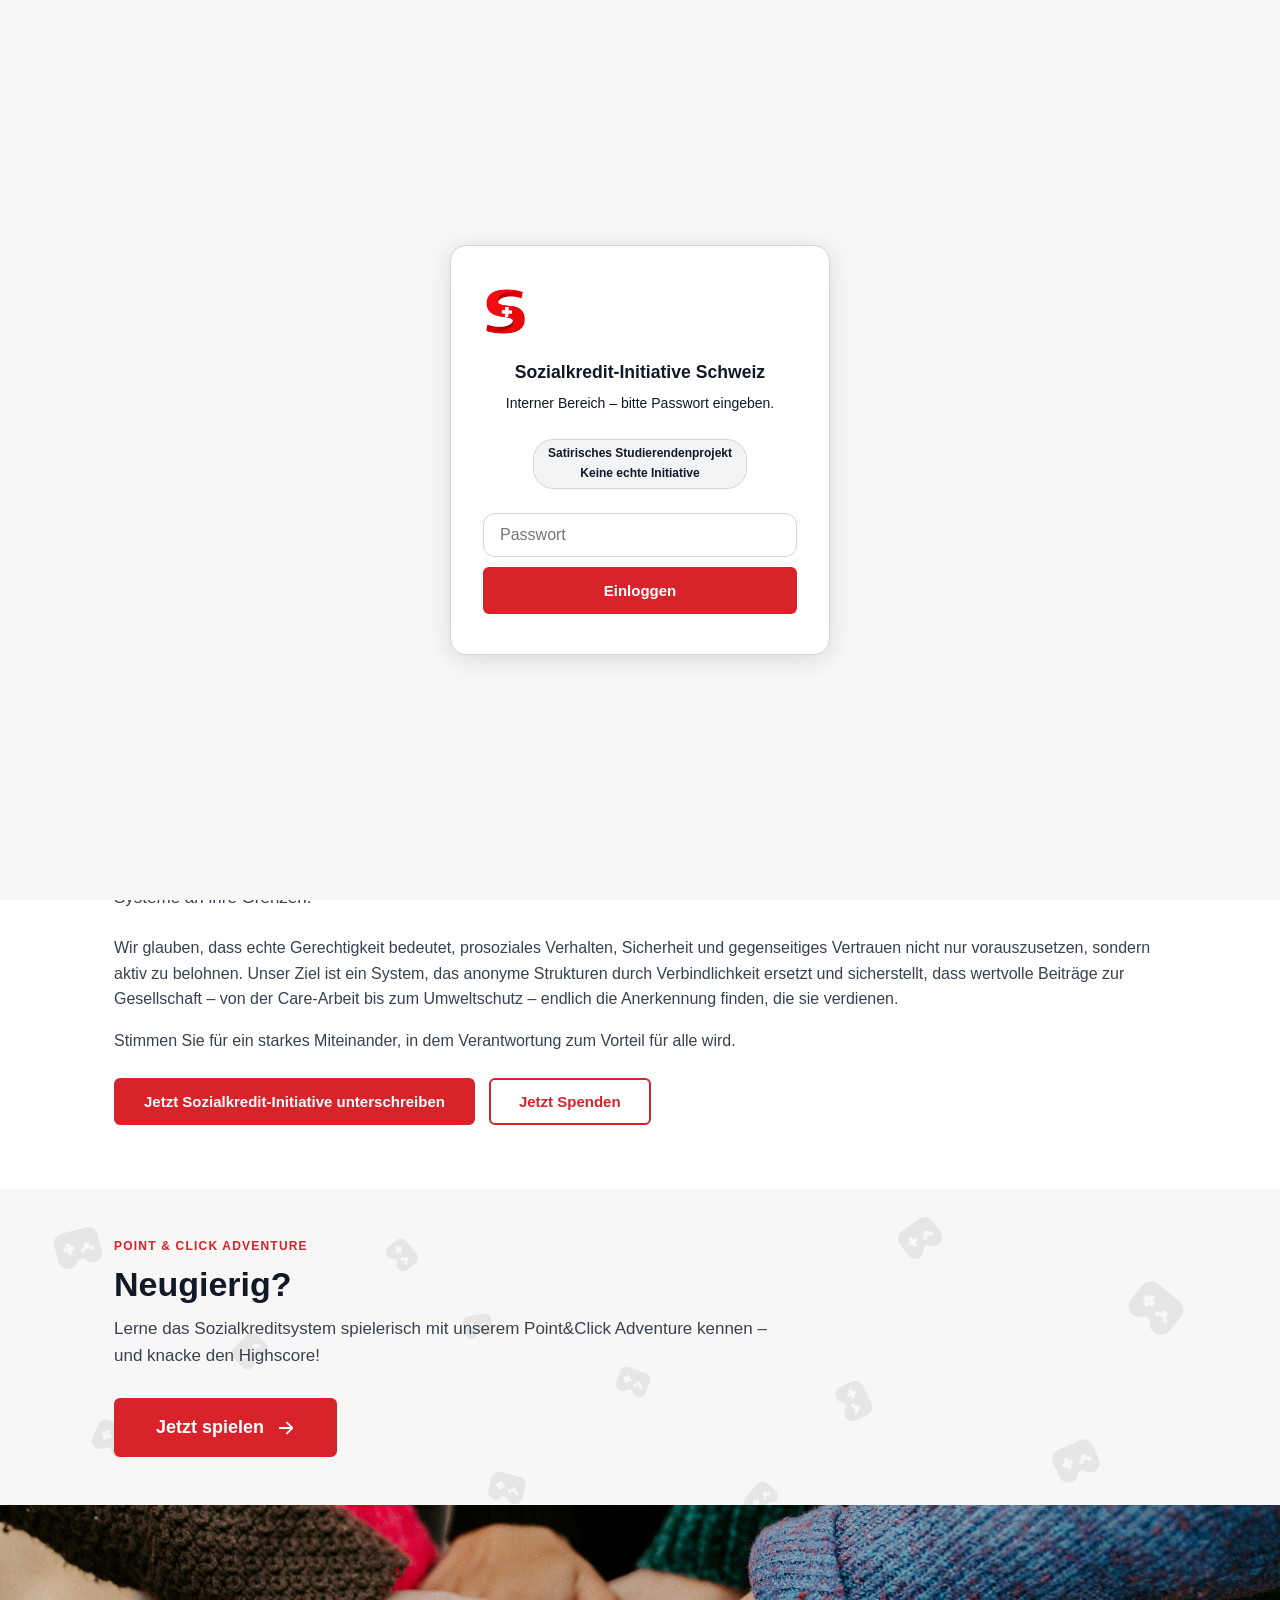
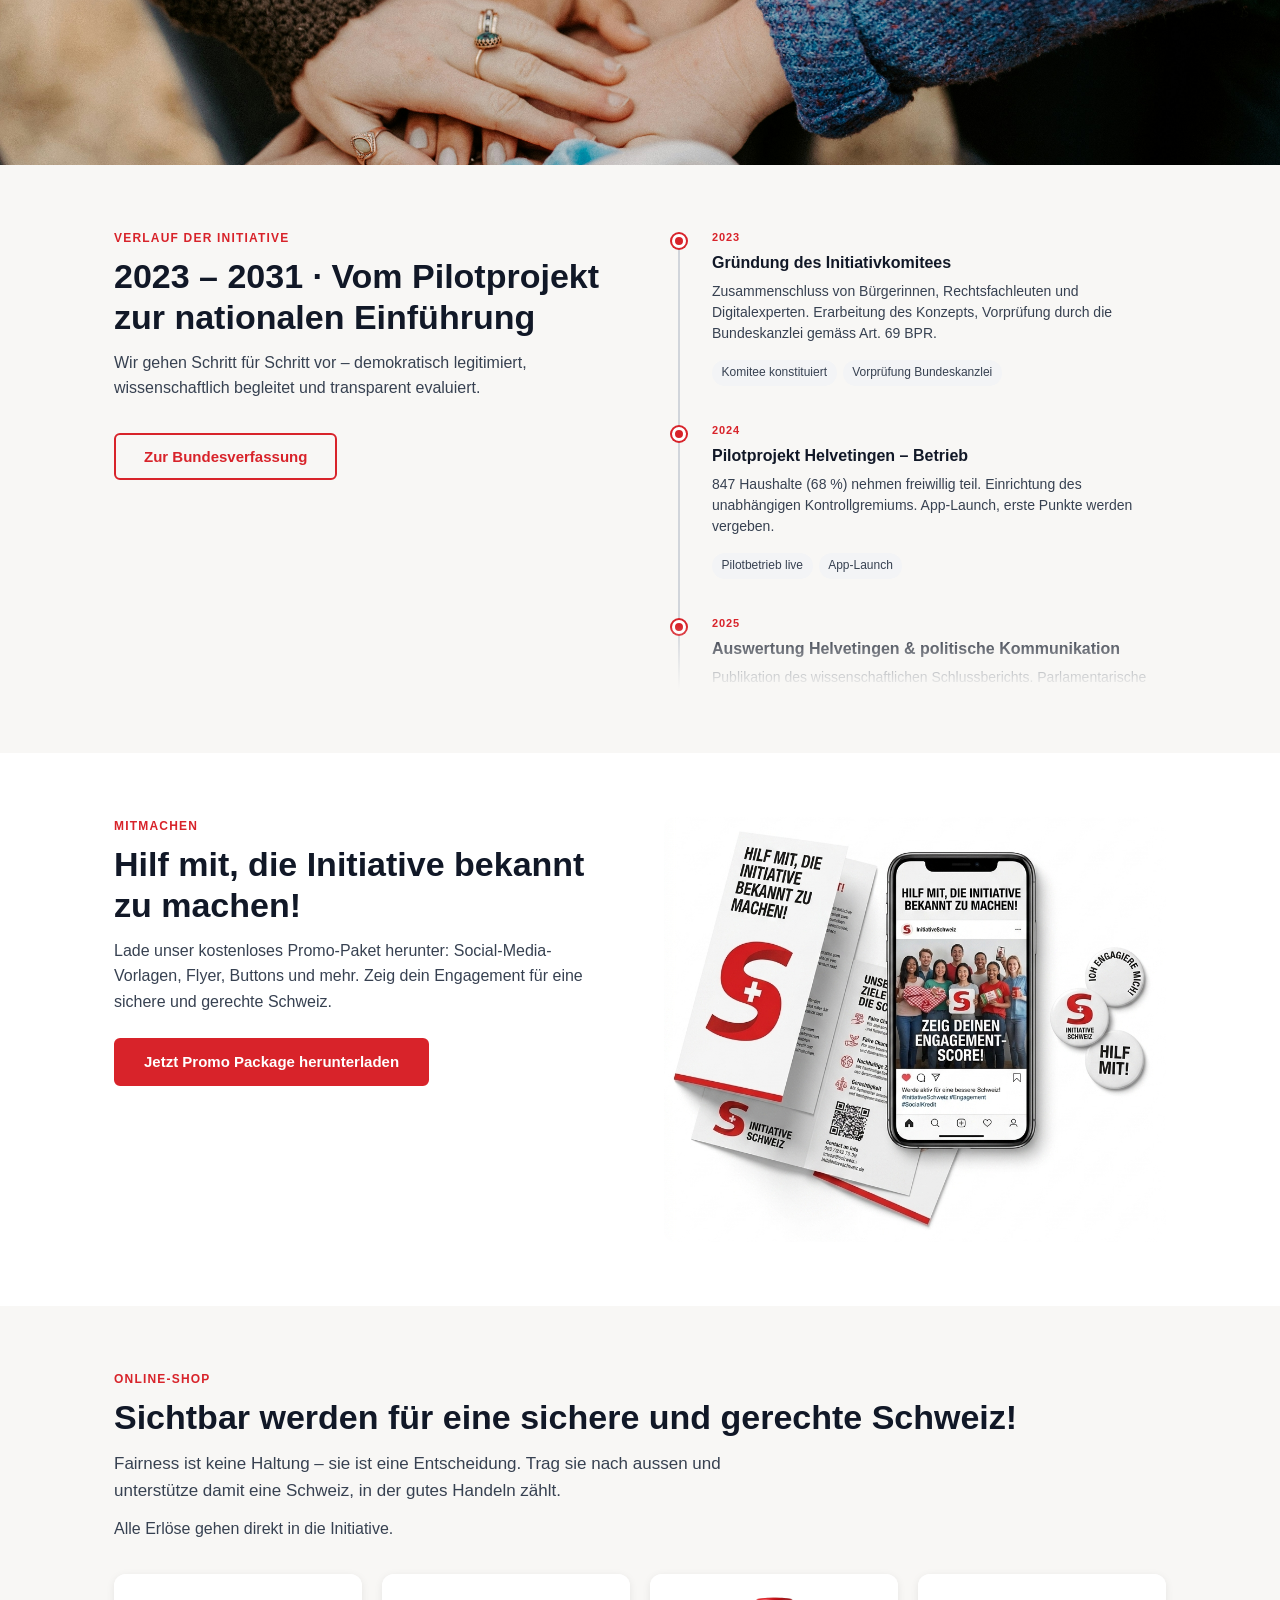
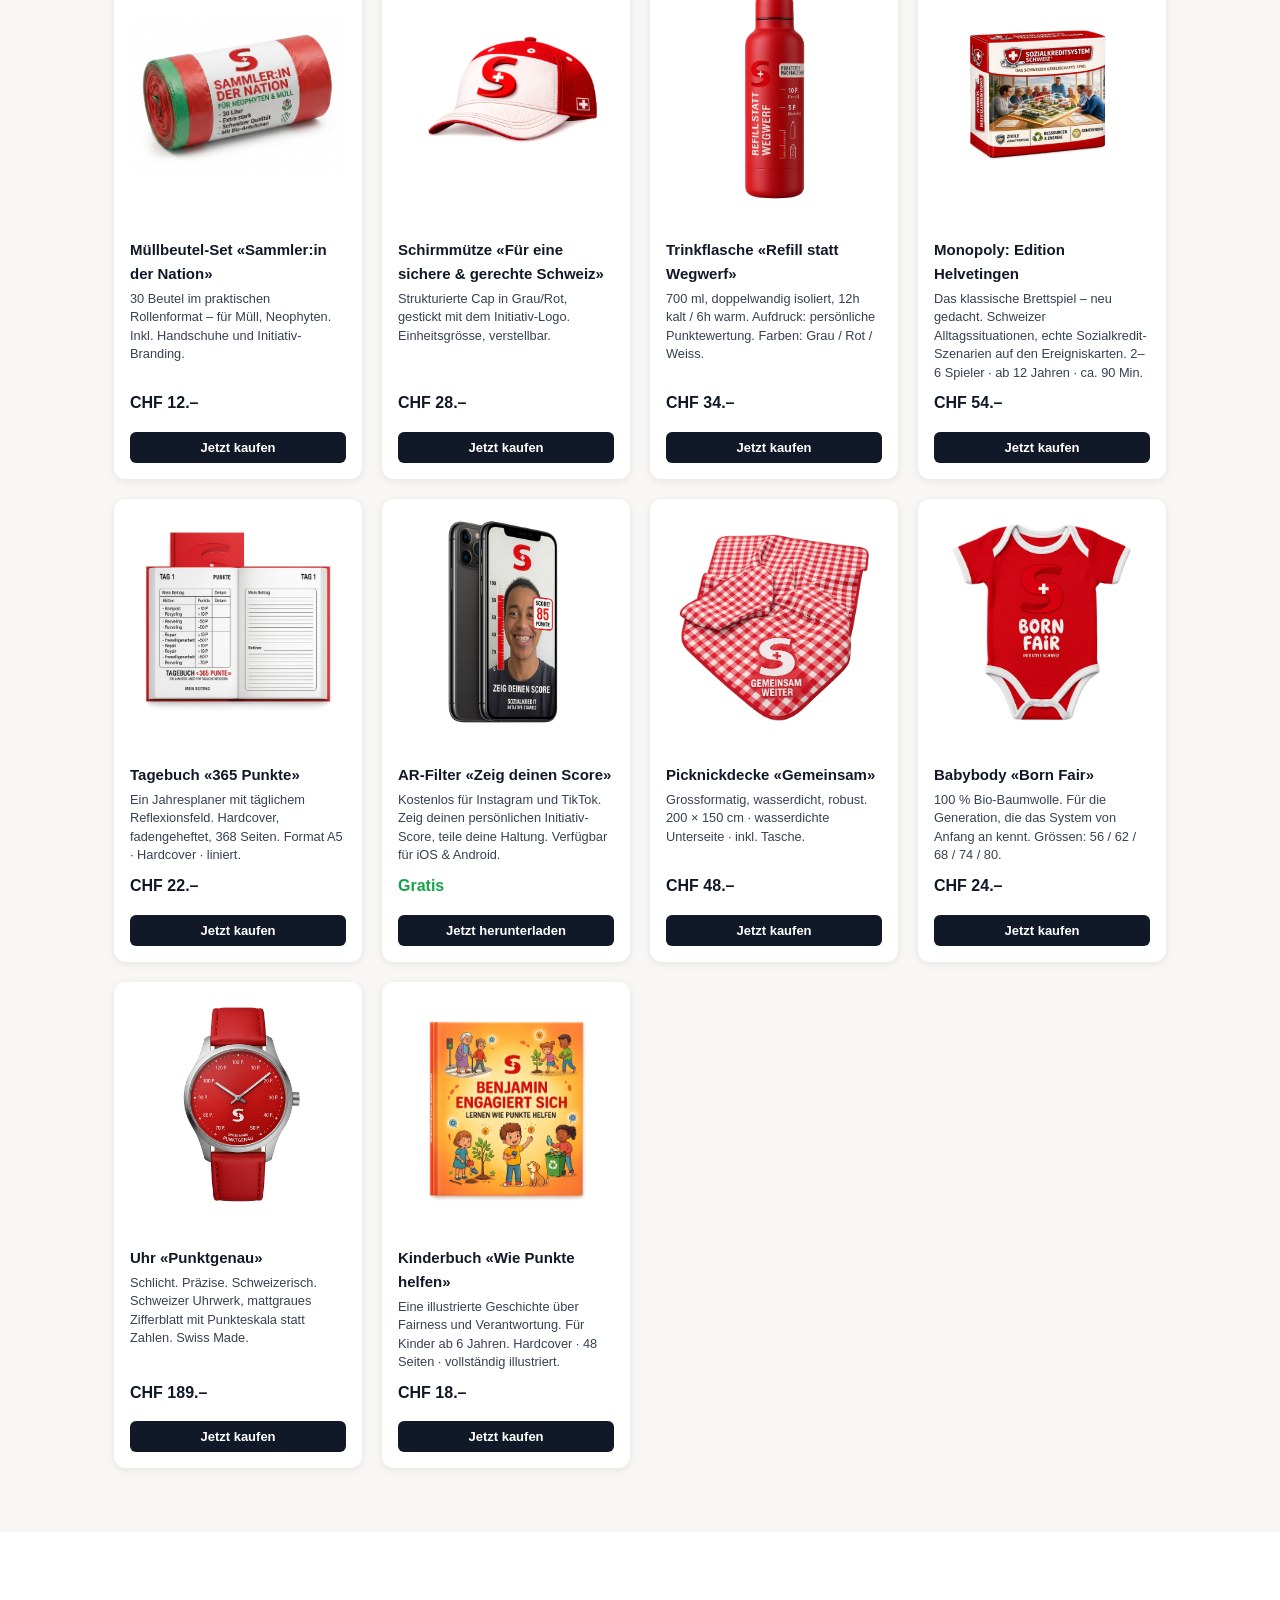
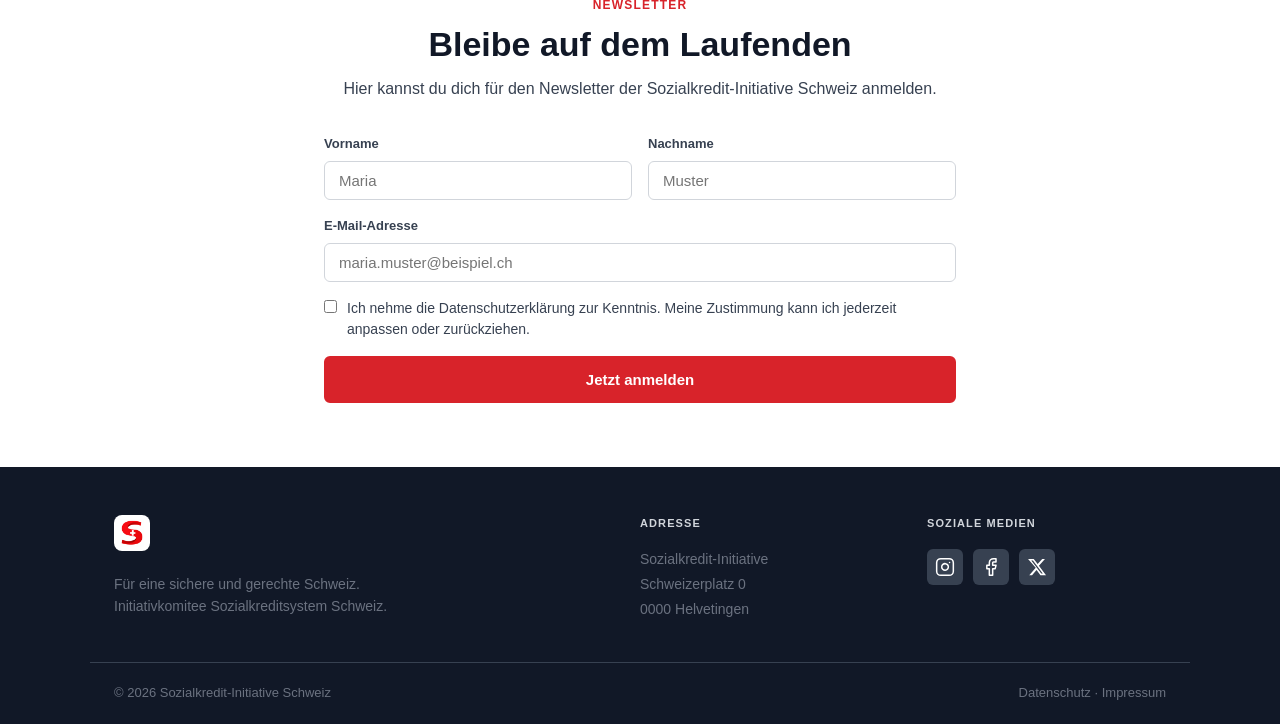
==== commit 852a5bbc: "Swap scattered cursor pattern for game controller silhouettes More recognizable as a gaming theme — " ====
--- a/testlauf/index.html
+++ b/testlauf/index.html
@@ -66,18 +66,18 @@
 <!-- GAME PROMO -->
 <section class="bg-off-white game-promo" style="padding: 3rem 0;">
   <div class="game-promo-bg" aria-hidden="true">
-    <svg class="cursor-deco" style="top:10%; left:4%; transform:rotate(-15deg); width:54px; height:54px;" viewBox="0 0 24 24" fill="currentColor"><path d="M5 2.5l6.5 17 2-7 7-2L5 2.5z"/></svg>
-    <svg class="cursor-deco" style="top:72%; left:7%; transform:rotate(25deg); width:46px; height:46px;" viewBox="0 0 24 24" fill="currentColor"><path d="M5 2.5l6.5 17 2-7 7-2L5 2.5z"/></svg>
-    <svg class="cursor-deco" style="top:28%; left:88%; transform:rotate(40deg); width:60px; height:60px;" viewBox="0 0 24 24" fill="currentColor"><path d="M5 2.5l6.5 17 2-7 7-2L5 2.5z"/></svg>
-    <svg class="cursor-deco" style="top:78%; left:82%; transform:rotate(-25deg); width:52px; height:52px;" viewBox="0 0 24 24" fill="currentColor"><path d="M5 2.5l6.5 17 2-7 7-2L5 2.5z"/></svg>
-    <svg class="cursor-deco" style="top:8%; left:70%; transform:rotate(-35deg); width:48px; height:48px;" viewBox="0 0 24 24" fill="currentColor"><path d="M5 2.5l6.5 17 2-7 7-2L5 2.5z"/></svg>
-    <svg class="cursor-deco" style="top:55%; left:48%; transform:rotate(20deg); width:38px; height:38px;" viewBox="0 0 24 24" fill="currentColor"><path d="M5 2.5l6.5 17 2-7 7-2L5 2.5z"/></svg>
-    <svg class="cursor-deco" style="top:88%; left:38%; transform:rotate(15deg); width:42px; height:42px;" viewBox="0 0 24 24" fill="currentColor"><path d="M5 2.5l6.5 17 2-7 7-2L5 2.5z"/></svg>
-    <svg class="cursor-deco" style="top:15%; left:30%; transform:rotate(50deg); width:36px; height:36px;" viewBox="0 0 24 24" fill="currentColor"><path d="M5 2.5l6.5 17 2-7 7-2L5 2.5z"/></svg>
-    <svg class="cursor-deco" style="top:45%; left:18%; transform:rotate(-45deg); width:40px; height:40px;" viewBox="0 0 24 24" fill="currentColor"><path d="M5 2.5l6.5 17 2-7 7-2L5 2.5z"/></svg>
-    <svg class="cursor-deco" style="top:60%; left:65%; transform:rotate(65deg); width:44px; height:44px;" viewBox="0 0 24 24" fill="currentColor"><path d="M5 2.5l6.5 17 2-7 7-2L5 2.5z"/></svg>
-    <svg class="cursor-deco" style="top:38%; left:36%; transform:rotate(-10deg); width:34px; height:34px;" viewBox="0 0 24 24" fill="currentColor"><path d="M5 2.5l6.5 17 2-7 7-2L5 2.5z"/></svg>
-    <svg class="cursor-deco" style="top:92%; left:58%; transform:rotate(-50deg); width:38px; height:38px;" viewBox="0 0 24 24" fill="currentColor"><path d="M5 2.5l6.5 17 2-7 7-2L5 2.5z"/></svg>
+    <svg class="cursor-deco" style="top:10%; left:4%; transform:rotate(-15deg); width:54px; height:54px;" viewBox="0 0 24 24" fill="currentColor"><path d="M6.5 4C4 4 2 6 2 8.5v7C2 18 4 20 6.5 20c1 0 1.9-.4 2.6-1l1.9-2h2l1.9 2c.7.6 1.6 1 2.6 1 2.5 0 4.5-2 4.5-4.5v-7C22 6 20 4 17.5 4h-11zM7 9h2v1.5h1.5v2H9V14H7v-1.5H5.5v-2H7V9zm9 1.5a1.5 1.5 0 110 3 1.5 1.5 0 010-3zM14 12.5a1 1 0 110 2 1 1 0 010-2zm4 0a1 1 0 110 2 1 1 0 010-2z"/></svg>
+    <svg class="cursor-deco" style="top:72%; left:7%; transform:rotate(25deg); width:46px; height:46px;" viewBox="0 0 24 24" fill="currentColor"><path d="M6.5 4C4 4 2 6 2 8.5v7C2 18 4 20 6.5 20c1 0 1.9-.4 2.6-1l1.9-2h2l1.9 2c.7.6 1.6 1 2.6 1 2.5 0 4.5-2 4.5-4.5v-7C22 6 20 4 17.5 4h-11zM7 9h2v1.5h1.5v2H9V14H7v-1.5H5.5v-2H7V9zm9 1.5a1.5 1.5 0 110 3 1.5 1.5 0 010-3zM14 12.5a1 1 0 110 2 1 1 0 010-2zm4 0a1 1 0 110 2 1 1 0 010-2z"/></svg>
+    <svg class="cursor-deco" style="top:28%; left:88%; transform:rotate(40deg); width:60px; height:60px;" viewBox="0 0 24 24" fill="currentColor"><path d="M6.5 4C4 4 2 6 2 8.5v7C2 18 4 20 6.5 20c1 0 1.9-.4 2.6-1l1.9-2h2l1.9 2c.7.6 1.6 1 2.6 1 2.5 0 4.5-2 4.5-4.5v-7C22 6 20 4 17.5 4h-11zM7 9h2v1.5h1.5v2H9V14H7v-1.5H5.5v-2H7V9zm9 1.5a1.5 1.5 0 110 3 1.5 1.5 0 010-3zM14 12.5a1 1 0 110 2 1 1 0 010-2zm4 0a1 1 0 110 2 1 1 0 010-2z"/></svg>
+    <svg class="cursor-deco" style="top:78%; left:82%; transform:rotate(-25deg); width:52px; height:52px;" viewBox="0 0 24 24" fill="currentColor"><path d="M6.5 4C4 4 2 6 2 8.5v7C2 18 4 20 6.5 20c1 0 1.9-.4 2.6-1l1.9-2h2l1.9 2c.7.6 1.6 1 2.6 1 2.5 0 4.5-2 4.5-4.5v-7C22 6 20 4 17.5 4h-11zM7 9h2v1.5h1.5v2H9V14H7v-1.5H5.5v-2H7V9zm9 1.5a1.5 1.5 0 110 3 1.5 1.5 0 010-3zM14 12.5a1 1 0 110 2 1 1 0 010-2zm4 0a1 1 0 110 2 1 1 0 010-2z"/></svg>
+    <svg class="cursor-deco" style="top:8%; left:70%; transform:rotate(-35deg); width:48px; height:48px;" viewBox="0 0 24 24" fill="currentColor"><path d="M6.5 4C4 4 2 6 2 8.5v7C2 18 4 20 6.5 20c1 0 1.9-.4 2.6-1l1.9-2h2l1.9 2c.7.6 1.6 1 2.6 1 2.5 0 4.5-2 4.5-4.5v-7C22 6 20 4 17.5 4h-11zM7 9h2v1.5h1.5v2H9V14H7v-1.5H5.5v-2H7V9zm9 1.5a1.5 1.5 0 110 3 1.5 1.5 0 010-3zM14 12.5a1 1 0 110 2 1 1 0 010-2zm4 0a1 1 0 110 2 1 1 0 010-2z"/></svg>
+    <svg class="cursor-deco" style="top:55%; left:48%; transform:rotate(20deg); width:38px; height:38px;" viewBox="0 0 24 24" fill="currentColor"><path d="M6.5 4C4 4 2 6 2 8.5v7C2 18 4 20 6.5 20c1 0 1.9-.4 2.6-1l1.9-2h2l1.9 2c.7.6 1.6 1 2.6 1 2.5 0 4.5-2 4.5-4.5v-7C22 6 20 4 17.5 4h-11zM7 9h2v1.5h1.5v2H9V14H7v-1.5H5.5v-2H7V9zm9 1.5a1.5 1.5 0 110 3 1.5 1.5 0 010-3zM14 12.5a1 1 0 110 2 1 1 0 010-2zm4 0a1 1 0 110 2 1 1 0 010-2z"/></svg>
+    <svg class="cursor-deco" style="top:88%; left:38%; transform:rotate(15deg); width:42px; height:42px;" viewBox="0 0 24 24" fill="currentColor"><path d="M6.5 4C4 4 2 6 2 8.5v7C2 18 4 20 6.5 20c1 0 1.9-.4 2.6-1l1.9-2h2l1.9 2c.7.6 1.6 1 2.6 1 2.5 0 4.5-2 4.5-4.5v-7C22 6 20 4 17.5 4h-11zM7 9h2v1.5h1.5v2H9V14H7v-1.5H5.5v-2H7V9zm9 1.5a1.5 1.5 0 110 3 1.5 1.5 0 010-3zM14 12.5a1 1 0 110 2 1 1 0 010-2zm4 0a1 1 0 110 2 1 1 0 010-2z"/></svg>
+    <svg class="cursor-deco" style="top:15%; left:30%; transform:rotate(50deg); width:36px; height:36px;" viewBox="0 0 24 24" fill="currentColor"><path d="M6.5 4C4 4 2 6 2 8.5v7C2 18 4 20 6.5 20c1 0 1.9-.4 2.6-1l1.9-2h2l1.9 2c.7.6 1.6 1 2.6 1 2.5 0 4.5-2 4.5-4.5v-7C22 6 20 4 17.5 4h-11zM7 9h2v1.5h1.5v2H9V14H7v-1.5H5.5v-2H7V9zm9 1.5a1.5 1.5 0 110 3 1.5 1.5 0 010-3zM14 12.5a1 1 0 110 2 1 1 0 010-2zm4 0a1 1 0 110 2 1 1 0 010-2z"/></svg>
+    <svg class="cursor-deco" style="top:45%; left:18%; transform:rotate(-45deg); width:40px; height:40px;" viewBox="0 0 24 24" fill="currentColor"><path d="M6.5 4C4 4 2 6 2 8.5v7C2 18 4 20 6.5 20c1 0 1.9-.4 2.6-1l1.9-2h2l1.9 2c.7.6 1.6 1 2.6 1 2.5 0 4.5-2 4.5-4.5v-7C22 6 20 4 17.5 4h-11zM7 9h2v1.5h1.5v2H9V14H7v-1.5H5.5v-2H7V9zm9 1.5a1.5 1.5 0 110 3 1.5 1.5 0 010-3zM14 12.5a1 1 0 110 2 1 1 0 010-2zm4 0a1 1 0 110 2 1 1 0 010-2z"/></svg>
+    <svg class="cursor-deco" style="top:60%; left:65%; transform:rotate(65deg); width:44px; height:44px;" viewBox="0 0 24 24" fill="currentColor"><path d="M6.5 4C4 4 2 6 2 8.5v7C2 18 4 20 6.5 20c1 0 1.9-.4 2.6-1l1.9-2h2l1.9 2c.7.6 1.6 1 2.6 1 2.5 0 4.5-2 4.5-4.5v-7C22 6 20 4 17.5 4h-11zM7 9h2v1.5h1.5v2H9V14H7v-1.5H5.5v-2H7V9zm9 1.5a1.5 1.5 0 110 3 1.5 1.5 0 010-3zM14 12.5a1 1 0 110 2 1 1 0 010-2zm4 0a1 1 0 110 2 1 1 0 010-2z"/></svg>
+    <svg class="cursor-deco" style="top:38%; left:36%; transform:rotate(-10deg); width:34px; height:34px;" viewBox="0 0 24 24" fill="currentColor"><path d="M6.5 4C4 4 2 6 2 8.5v7C2 18 4 20 6.5 20c1 0 1.9-.4 2.6-1l1.9-2h2l1.9 2c.7.6 1.6 1 2.6 1 2.5 0 4.5-2 4.5-4.5v-7C22 6 20 4 17.5 4h-11zM7 9h2v1.5h1.5v2H9V14H7v-1.5H5.5v-2H7V9zm9 1.5a1.5 1.5 0 110 3 1.5 1.5 0 010-3zM14 12.5a1 1 0 110 2 1 1 0 010-2zm4 0a1 1 0 110 2 1 1 0 010-2z"/></svg>
+    <svg class="cursor-deco" style="top:92%; left:58%; transform:rotate(-50deg); width:38px; height:38px;" viewBox="0 0 24 24" fill="currentColor"><path d="M6.5 4C4 4 2 6 2 8.5v7C2 18 4 20 6.5 20c1 0 1.9-.4 2.6-1l1.9-2h2l1.9 2c.7.6 1.6 1 2.6 1 2.5 0 4.5-2 4.5-4.5v-7C22 6 20 4 17.5 4h-11zM7 9h2v1.5h1.5v2H9V14H7v-1.5H5.5v-2H7V9zm9 1.5a1.5 1.5 0 110 3 1.5 1.5 0 010-3zM14 12.5a1 1 0 110 2 1 1 0 010-2zm4 0a1 1 0 110 2 1 1 0 010-2z"/></svg>
   </div>
   <div class="container">
     <div style="max-width: 680px;">
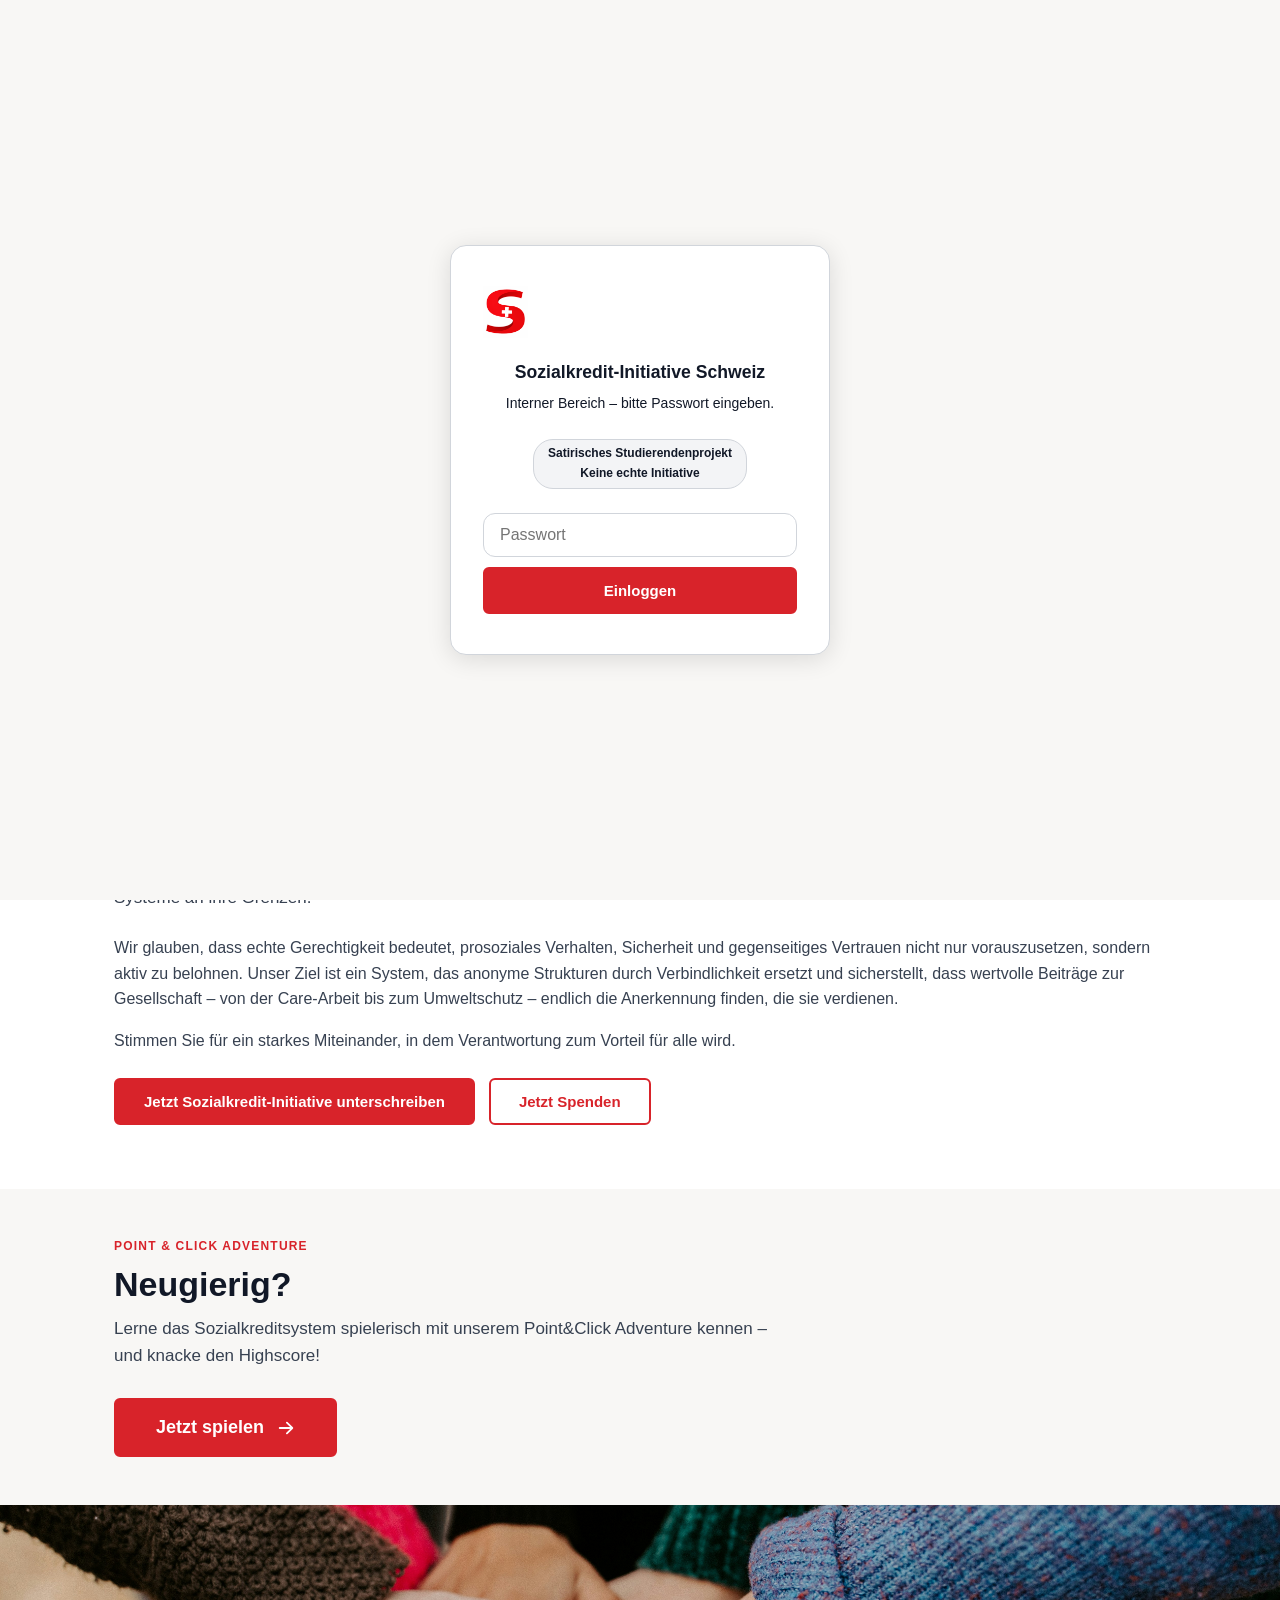
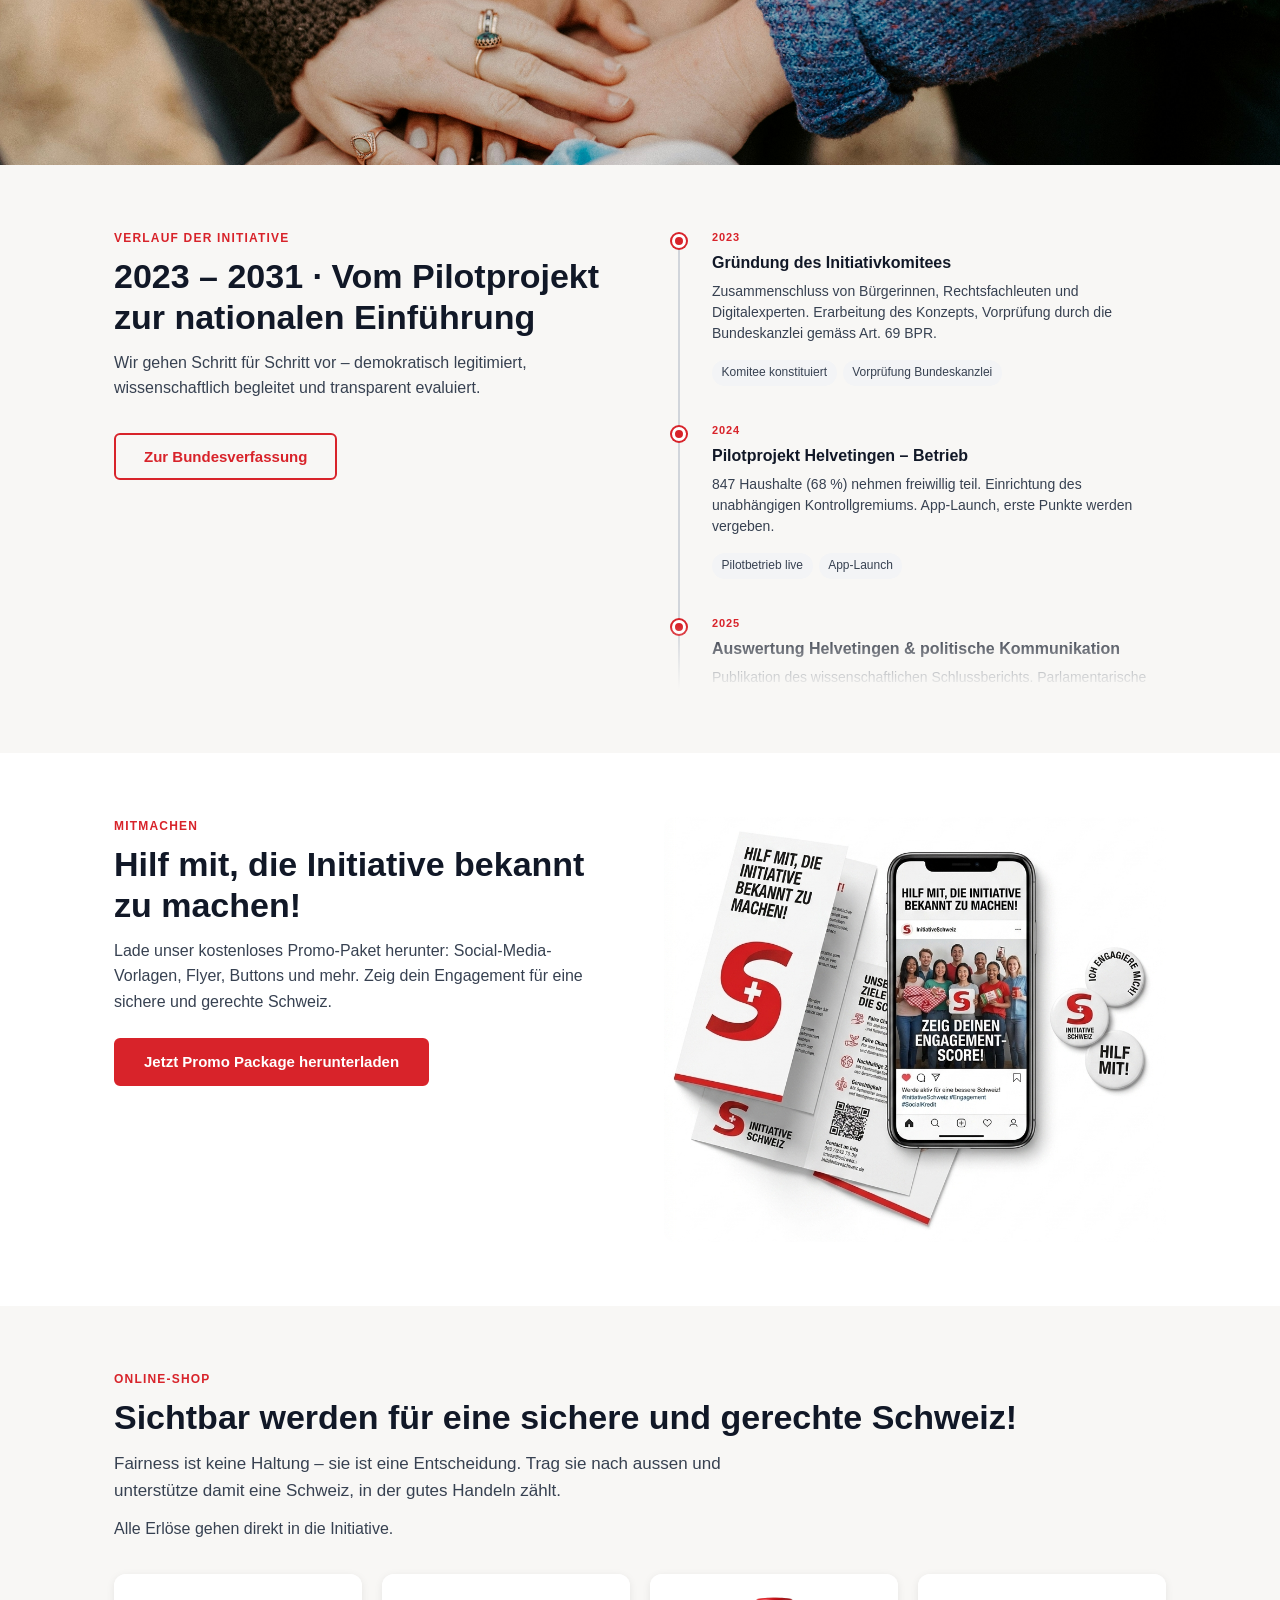
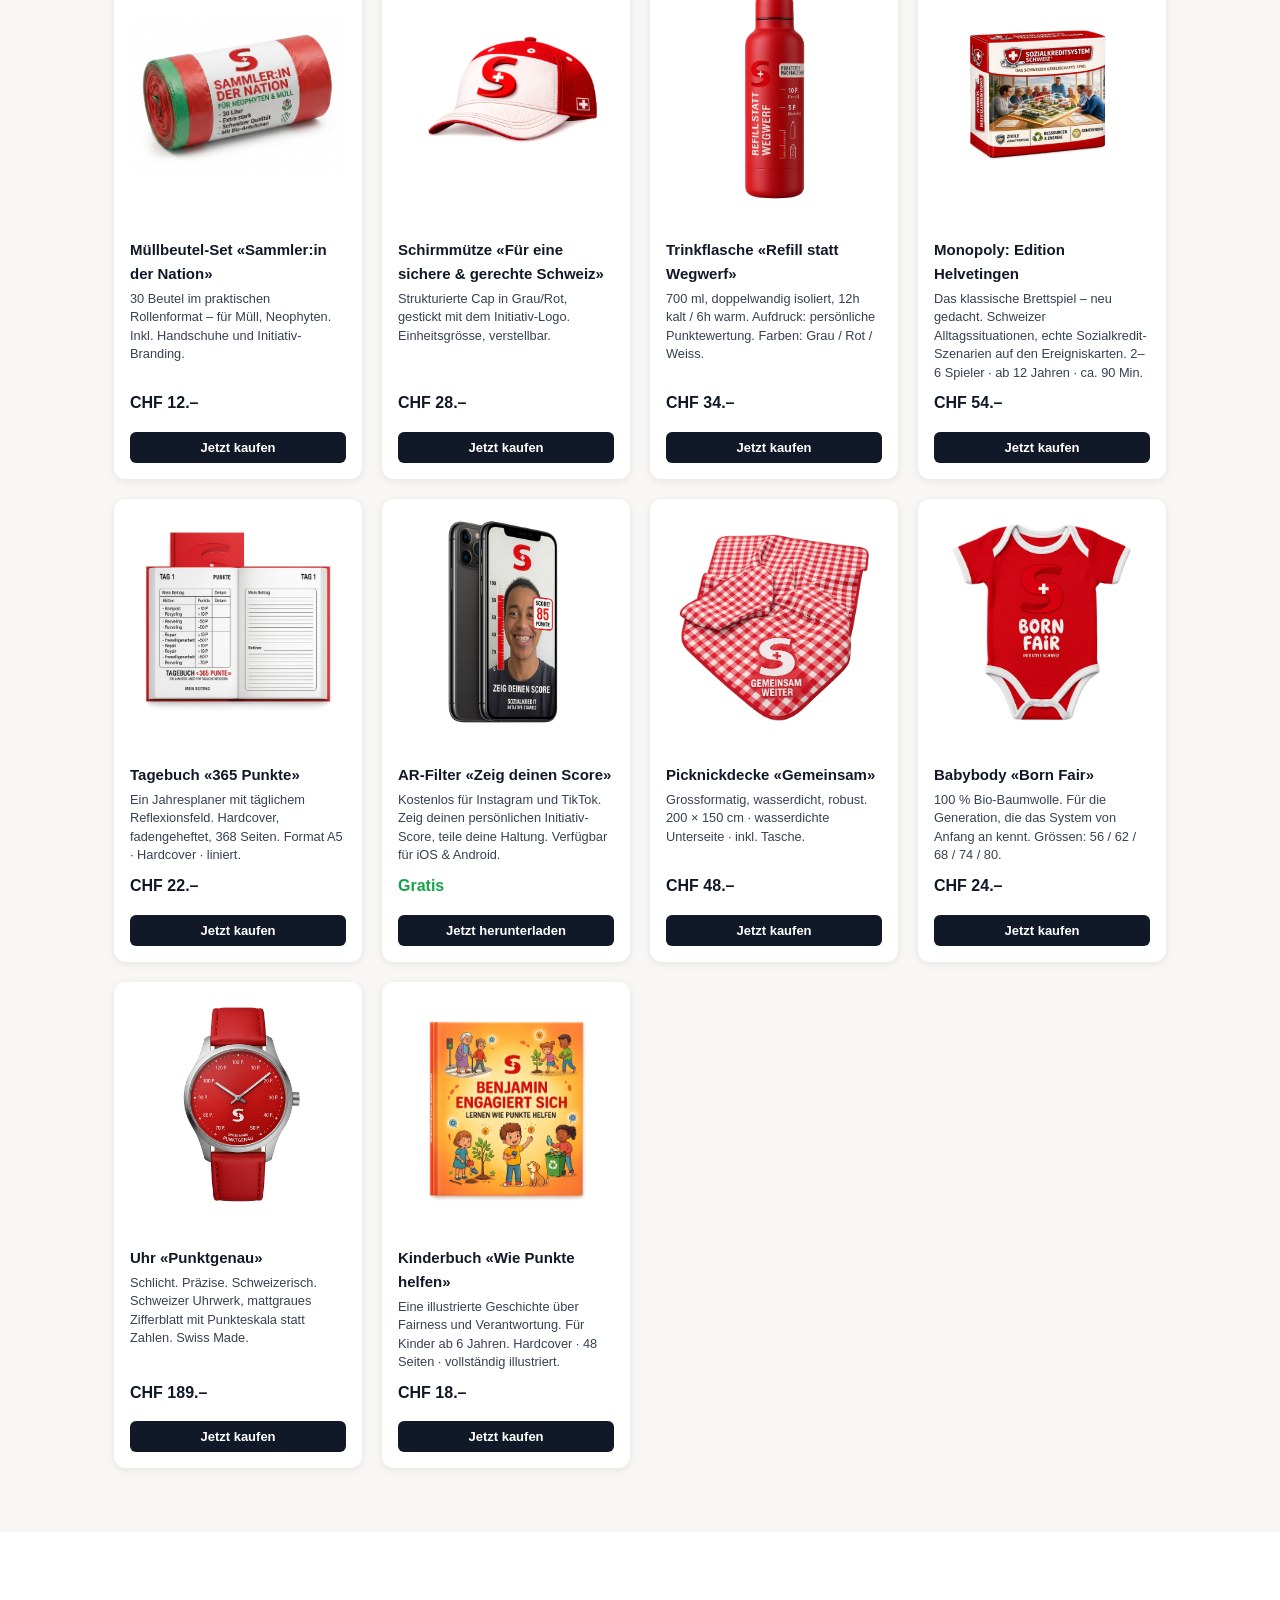
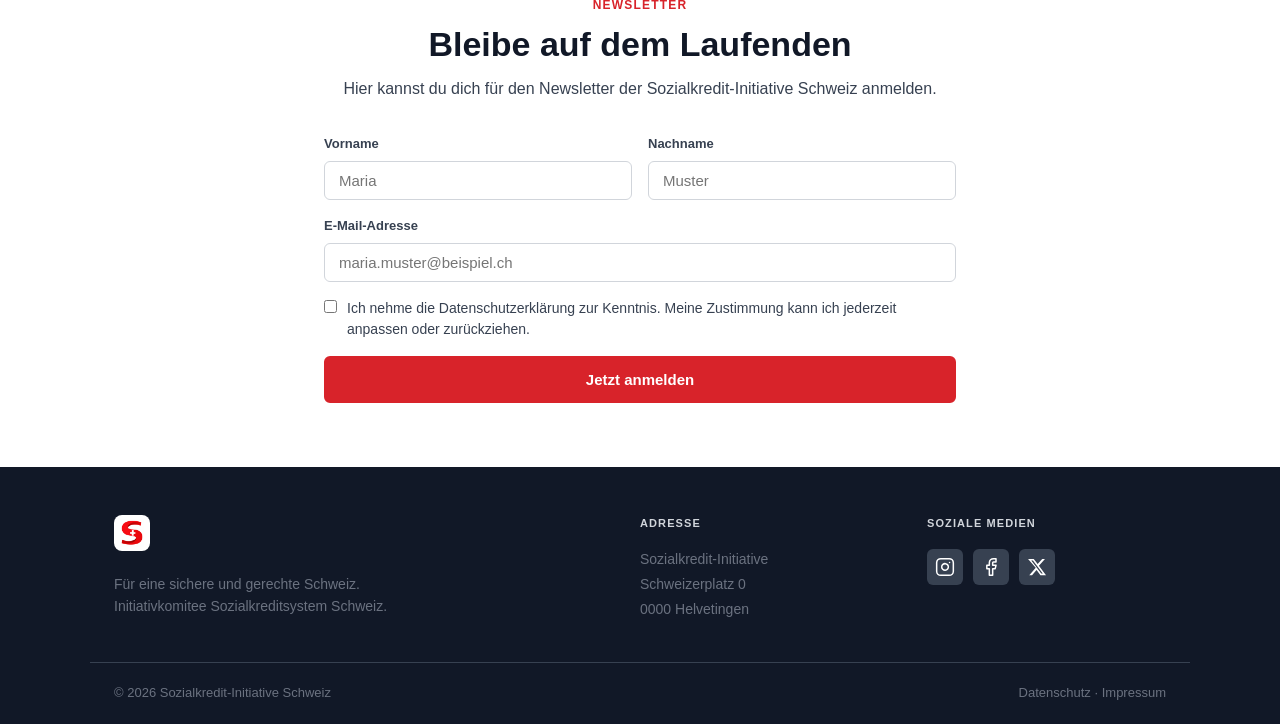
==== commit 2937e9a6: "Use new gamepad SVG and double pattern count to 24 instances Replace 12 inline gamepad SVGs with 24 " ====
--- a/testlauf/index.html
+++ b/testlauf/index.html
@@ -66,18 +66,30 @@
 <!-- GAME PROMO -->
 <section class="bg-off-white game-promo" style="padding: 3rem 0;">
   <div class="game-promo-bg" aria-hidden="true">
-    <svg class="cursor-deco" style="top:10%; left:4%; transform:rotate(-15deg); width:54px; height:54px;" viewBox="0 0 24 24" fill="currentColor"><path d="M6.5 4C4 4 2 6 2 8.5v7C2 18 4 20 6.5 20c1 0 1.9-.4 2.6-1l1.9-2h2l1.9 2c.7.6 1.6 1 2.6 1 2.5 0 4.5-2 4.5-4.5v-7C22 6 20 4 17.5 4h-11zM7 9h2v1.5h1.5v2H9V14H7v-1.5H5.5v-2H7V9zm9 1.5a1.5 1.5 0 110 3 1.5 1.5 0 010-3zM14 12.5a1 1 0 110 2 1 1 0 010-2zm4 0a1 1 0 110 2 1 1 0 010-2z"/></svg>
-    <svg class="cursor-deco" style="top:72%; left:7%; transform:rotate(25deg); width:46px; height:46px;" viewBox="0 0 24 24" fill="currentColor"><path d="M6.5 4C4 4 2 6 2 8.5v7C2 18 4 20 6.5 20c1 0 1.9-.4 2.6-1l1.9-2h2l1.9 2c.7.6 1.6 1 2.6 1 2.5 0 4.5-2 4.5-4.5v-7C22 6 20 4 17.5 4h-11zM7 9h2v1.5h1.5v2H9V14H7v-1.5H5.5v-2H7V9zm9 1.5a1.5 1.5 0 110 3 1.5 1.5 0 010-3zM14 12.5a1 1 0 110 2 1 1 0 010-2zm4 0a1 1 0 110 2 1 1 0 010-2z"/></svg>
-    <svg class="cursor-deco" style="top:28%; left:88%; transform:rotate(40deg); width:60px; height:60px;" viewBox="0 0 24 24" fill="currentColor"><path d="M6.5 4C4 4 2 6 2 8.5v7C2 18 4 20 6.5 20c1 0 1.9-.4 2.6-1l1.9-2h2l1.9 2c.7.6 1.6 1 2.6 1 2.5 0 4.5-2 4.5-4.5v-7C22 6 20 4 17.5 4h-11zM7 9h2v1.5h1.5v2H9V14H7v-1.5H5.5v-2H7V9zm9 1.5a1.5 1.5 0 110 3 1.5 1.5 0 010-3zM14 12.5a1 1 0 110 2 1 1 0 010-2zm4 0a1 1 0 110 2 1 1 0 010-2z"/></svg>
-    <svg class="cursor-deco" style="top:78%; left:82%; transform:rotate(-25deg); width:52px; height:52px;" viewBox="0 0 24 24" fill="currentColor"><path d="M6.5 4C4 4 2 6 2 8.5v7C2 18 4 20 6.5 20c1 0 1.9-.4 2.6-1l1.9-2h2l1.9 2c.7.6 1.6 1 2.6 1 2.5 0 4.5-2 4.5-4.5v-7C22 6 20 4 17.5 4h-11zM7 9h2v1.5h1.5v2H9V14H7v-1.5H5.5v-2H7V9zm9 1.5a1.5 1.5 0 110 3 1.5 1.5 0 010-3zM14 12.5a1 1 0 110 2 1 1 0 010-2zm4 0a1 1 0 110 2 1 1 0 010-2z"/></svg>
-    <svg class="cursor-deco" style="top:8%; left:70%; transform:rotate(-35deg); width:48px; height:48px;" viewBox="0 0 24 24" fill="currentColor"><path d="M6.5 4C4 4 2 6 2 8.5v7C2 18 4 20 6.5 20c1 0 1.9-.4 2.6-1l1.9-2h2l1.9 2c.7.6 1.6 1 2.6 1 2.5 0 4.5-2 4.5-4.5v-7C22 6 20 4 17.5 4h-11zM7 9h2v1.5h1.5v2H9V14H7v-1.5H5.5v-2H7V9zm9 1.5a1.5 1.5 0 110 3 1.5 1.5 0 010-3zM14 12.5a1 1 0 110 2 1 1 0 010-2zm4 0a1 1 0 110 2 1 1 0 010-2z"/></svg>
-    <svg class="cursor-deco" style="top:55%; left:48%; transform:rotate(20deg); width:38px; height:38px;" viewBox="0 0 24 24" fill="currentColor"><path d="M6.5 4C4 4 2 6 2 8.5v7C2 18 4 20 6.5 20c1 0 1.9-.4 2.6-1l1.9-2h2l1.9 2c.7.6 1.6 1 2.6 1 2.5 0 4.5-2 4.5-4.5v-7C22 6 20 4 17.5 4h-11zM7 9h2v1.5h1.5v2H9V14H7v-1.5H5.5v-2H7V9zm9 1.5a1.5 1.5 0 110 3 1.5 1.5 0 010-3zM14 12.5a1 1 0 110 2 1 1 0 010-2zm4 0a1 1 0 110 2 1 1 0 010-2z"/></svg>
-    <svg class="cursor-deco" style="top:88%; left:38%; transform:rotate(15deg); width:42px; height:42px;" viewBox="0 0 24 24" fill="currentColor"><path d="M6.5 4C4 4 2 6 2 8.5v7C2 18 4 20 6.5 20c1 0 1.9-.4 2.6-1l1.9-2h2l1.9 2c.7.6 1.6 1 2.6 1 2.5 0 4.5-2 4.5-4.5v-7C22 6 20 4 17.5 4h-11zM7 9h2v1.5h1.5v2H9V14H7v-1.5H5.5v-2H7V9zm9 1.5a1.5 1.5 0 110 3 1.5 1.5 0 010-3zM14 12.5a1 1 0 110 2 1 1 0 010-2zm4 0a1 1 0 110 2 1 1 0 010-2z"/></svg>
-    <svg class="cursor-deco" style="top:15%; left:30%; transform:rotate(50deg); width:36px; height:36px;" viewBox="0 0 24 24" fill="currentColor"><path d="M6.5 4C4 4 2 6 2 8.5v7C2 18 4 20 6.5 20c1 0 1.9-.4 2.6-1l1.9-2h2l1.9 2c.7.6 1.6 1 2.6 1 2.5 0 4.5-2 4.5-4.5v-7C22 6 20 4 17.5 4h-11zM7 9h2v1.5h1.5v2H9V14H7v-1.5H5.5v-2H7V9zm9 1.5a1.5 1.5 0 110 3 1.5 1.5 0 010-3zM14 12.5a1 1 0 110 2 1 1 0 010-2zm4 0a1 1 0 110 2 1 1 0 010-2z"/></svg>
-    <svg class="cursor-deco" style="top:45%; left:18%; transform:rotate(-45deg); width:40px; height:40px;" viewBox="0 0 24 24" fill="currentColor"><path d="M6.5 4C4 4 2 6 2 8.5v7C2 18 4 20 6.5 20c1 0 1.9-.4 2.6-1l1.9-2h2l1.9 2c.7.6 1.6 1 2.6 1 2.5 0 4.5-2 4.5-4.5v-7C22 6 20 4 17.5 4h-11zM7 9h2v1.5h1.5v2H9V14H7v-1.5H5.5v-2H7V9zm9 1.5a1.5 1.5 0 110 3 1.5 1.5 0 010-3zM14 12.5a1 1 0 110 2 1 1 0 010-2zm4 0a1 1 0 110 2 1 1 0 010-2z"/></svg>
-    <svg class="cursor-deco" style="top:60%; left:65%; transform:rotate(65deg); width:44px; height:44px;" viewBox="0 0 24 24" fill="currentColor"><path d="M6.5 4C4 4 2 6 2 8.5v7C2 18 4 20 6.5 20c1 0 1.9-.4 2.6-1l1.9-2h2l1.9 2c.7.6 1.6 1 2.6 1 2.5 0 4.5-2 4.5-4.5v-7C22 6 20 4 17.5 4h-11zM7 9h2v1.5h1.5v2H9V14H7v-1.5H5.5v-2H7V9zm9 1.5a1.5 1.5 0 110 3 1.5 1.5 0 010-3zM14 12.5a1 1 0 110 2 1 1 0 010-2zm4 0a1 1 0 110 2 1 1 0 010-2z"/></svg>
-    <svg class="cursor-deco" style="top:38%; left:36%; transform:rotate(-10deg); width:34px; height:34px;" viewBox="0 0 24 24" fill="currentColor"><path d="M6.5 4C4 4 2 6 2 8.5v7C2 18 4 20 6.5 20c1 0 1.9-.4 2.6-1l1.9-2h2l1.9 2c.7.6 1.6 1 2.6 1 2.5 0 4.5-2 4.5-4.5v-7C22 6 20 4 17.5 4h-11zM7 9h2v1.5h1.5v2H9V14H7v-1.5H5.5v-2H7V9zm9 1.5a1.5 1.5 0 110 3 1.5 1.5 0 010-3zM14 12.5a1 1 0 110 2 1 1 0 010-2zm4 0a1 1 0 110 2 1 1 0 010-2z"/></svg>
-    <svg class="cursor-deco" style="top:92%; left:58%; transform:rotate(-50deg); width:38px; height:38px;" viewBox="0 0 24 24" fill="currentColor"><path d="M6.5 4C4 4 2 6 2 8.5v7C2 18 4 20 6.5 20c1 0 1.9-.4 2.6-1l1.9-2h2l1.9 2c.7.6 1.6 1 2.6 1 2.5 0 4.5-2 4.5-4.5v-7C22 6 20 4 17.5 4h-11zM7 9h2v1.5h1.5v2H9V14H7v-1.5H5.5v-2H7V9zm9 1.5a1.5 1.5 0 110 3 1.5 1.5 0 010-3zM14 12.5a1 1 0 110 2 1 1 0 010-2zm4 0a1 1 0 110 2 1 1 0 010-2z"/></svg>
+    <img class="cursor-deco" src="website_material/gamepad_exact_match.svg" alt="" style="top:8%; left:4%; transform:rotate(-15deg); width:64px;">
+    <img class="cursor-deco" src="website_material/gamepad_exact_match.svg" alt="" style="top:75%; left:6%; transform:rotate(25deg); width:56px;">
+    <img class="cursor-deco" src="website_material/gamepad_exact_match.svg" alt="" style="top:25%; left:88%; transform:rotate(40deg); width:72px;">
+    <img class="cursor-deco" src="website_material/gamepad_exact_match.svg" alt="" style="top:82%; left:82%; transform:rotate(-25deg); width:60px;">
+    <img class="cursor-deco" src="website_material/gamepad_exact_match.svg" alt="" style="top:12%; left:70%; transform:rotate(-35deg); width:54px;">
+    <img class="cursor-deco" src="website_material/gamepad_exact_match.svg" alt="" style="top:55%; left:48%; transform:rotate(20deg); width:44px;">
+    <img class="cursor-deco" src="website_material/gamepad_exact_match.svg" alt="" style="top:85%; left:38%; transform:rotate(15deg); width:50px;">
+    <img class="cursor-deco" src="website_material/gamepad_exact_match.svg" alt="" style="top:18%; left:30%; transform:rotate(50deg); width:40px;">
+    <img class="cursor-deco" src="website_material/gamepad_exact_match.svg" alt="" style="top:45%; left:18%; transform:rotate(-45deg); width:46px;">
+    <img class="cursor-deco" src="website_material/gamepad_exact_match.svg" alt="" style="top:60%; left:65%; transform:rotate(65deg); width:52px;">
+    <img class="cursor-deco" src="website_material/gamepad_exact_match.svg" alt="" style="top:35%; left:36%; transform:rotate(-10deg); width:38px;">
+    <img class="cursor-deco" src="website_material/gamepad_exact_match.svg" alt="" style="top:90%; left:58%; transform:rotate(-50deg); width:42px;">
+    <img class="cursor-deco" src="website_material/gamepad_exact_match.svg" alt="" style="top:22%; left:58%; transform:rotate(30deg); width:46px;">
+    <img class="cursor-deco" src="website_material/gamepad_exact_match.svg" alt="" style="top:50%; left:78%; transform:rotate(-15deg); width:58px;">
+    <img class="cursor-deco" src="website_material/gamepad_exact_match.svg" alt="" style="top:5%; left:48%; transform:rotate(-40deg); width:42px;">
+    <img class="cursor-deco" src="website_material/gamepad_exact_match.svg" alt="" style="top:38%; left:10%; transform:rotate(20deg); width:48px;">
+    <img class="cursor-deco" src="website_material/gamepad_exact_match.svg" alt="" style="top:88%; left:22%; transform:rotate(-30deg); width:40px;">
+    <img class="cursor-deco" src="website_material/gamepad_exact_match.svg" alt="" style="top:20%; left:14%; transform:rotate(60deg); width:44px;">
+    <img class="cursor-deco" src="website_material/gamepad_exact_match.svg" alt="" style="top:68%; left:30%; transform:rotate(-55deg); width:50px;">
+    <img class="cursor-deco" src="website_material/gamepad_exact_match.svg" alt="" style="top:72%; left:95%; transform:rotate(10deg); width:54px;">
+    <img class="cursor-deco" src="website_material/gamepad_exact_match.svg" alt="" style="top:42%; left:55%; transform:rotate(75deg); width:40px;">
+    <img class="cursor-deco" src="website_material/gamepad_exact_match.svg" alt="" style="top:8%; left:88%; transform:rotate(25deg); width:46px;">
+    <img class="cursor-deco" src="website_material/gamepad_exact_match.svg" alt="" style="top:95%; left:70%; transform:rotate(-20deg); width:48px;">
+    <img class="cursor-deco" src="website_material/gamepad_exact_match.svg" alt="" style="top:32%; left:48%; transform:rotate(-65deg); width:42px;">
   </div>
   <div class="container">
     <div style="max-width: 680px;">
--- a/testlauf/styles.css
+++ b/testlauf/styles.css
@@ -118,7 +118,7 @@
 .game-promo { position: relative; overflow: hidden; }
 .game-promo-bg { position: absolute; inset: 0; pointer-events: none; z-index: 0; }
 .game-promo > .container { position: relative; z-index: 1; }
-.cursor-deco { position: absolute; color: rgba(0, 0, 0, 0.07); }
+.cursor-deco { position: absolute; opacity: 0.08; height: auto; pointer-events: none; }
 section.bg-red { background: var(--red); color: var(--white); }
 section.bg-dark { background: var(--grey-900); color: var(--white); }
 
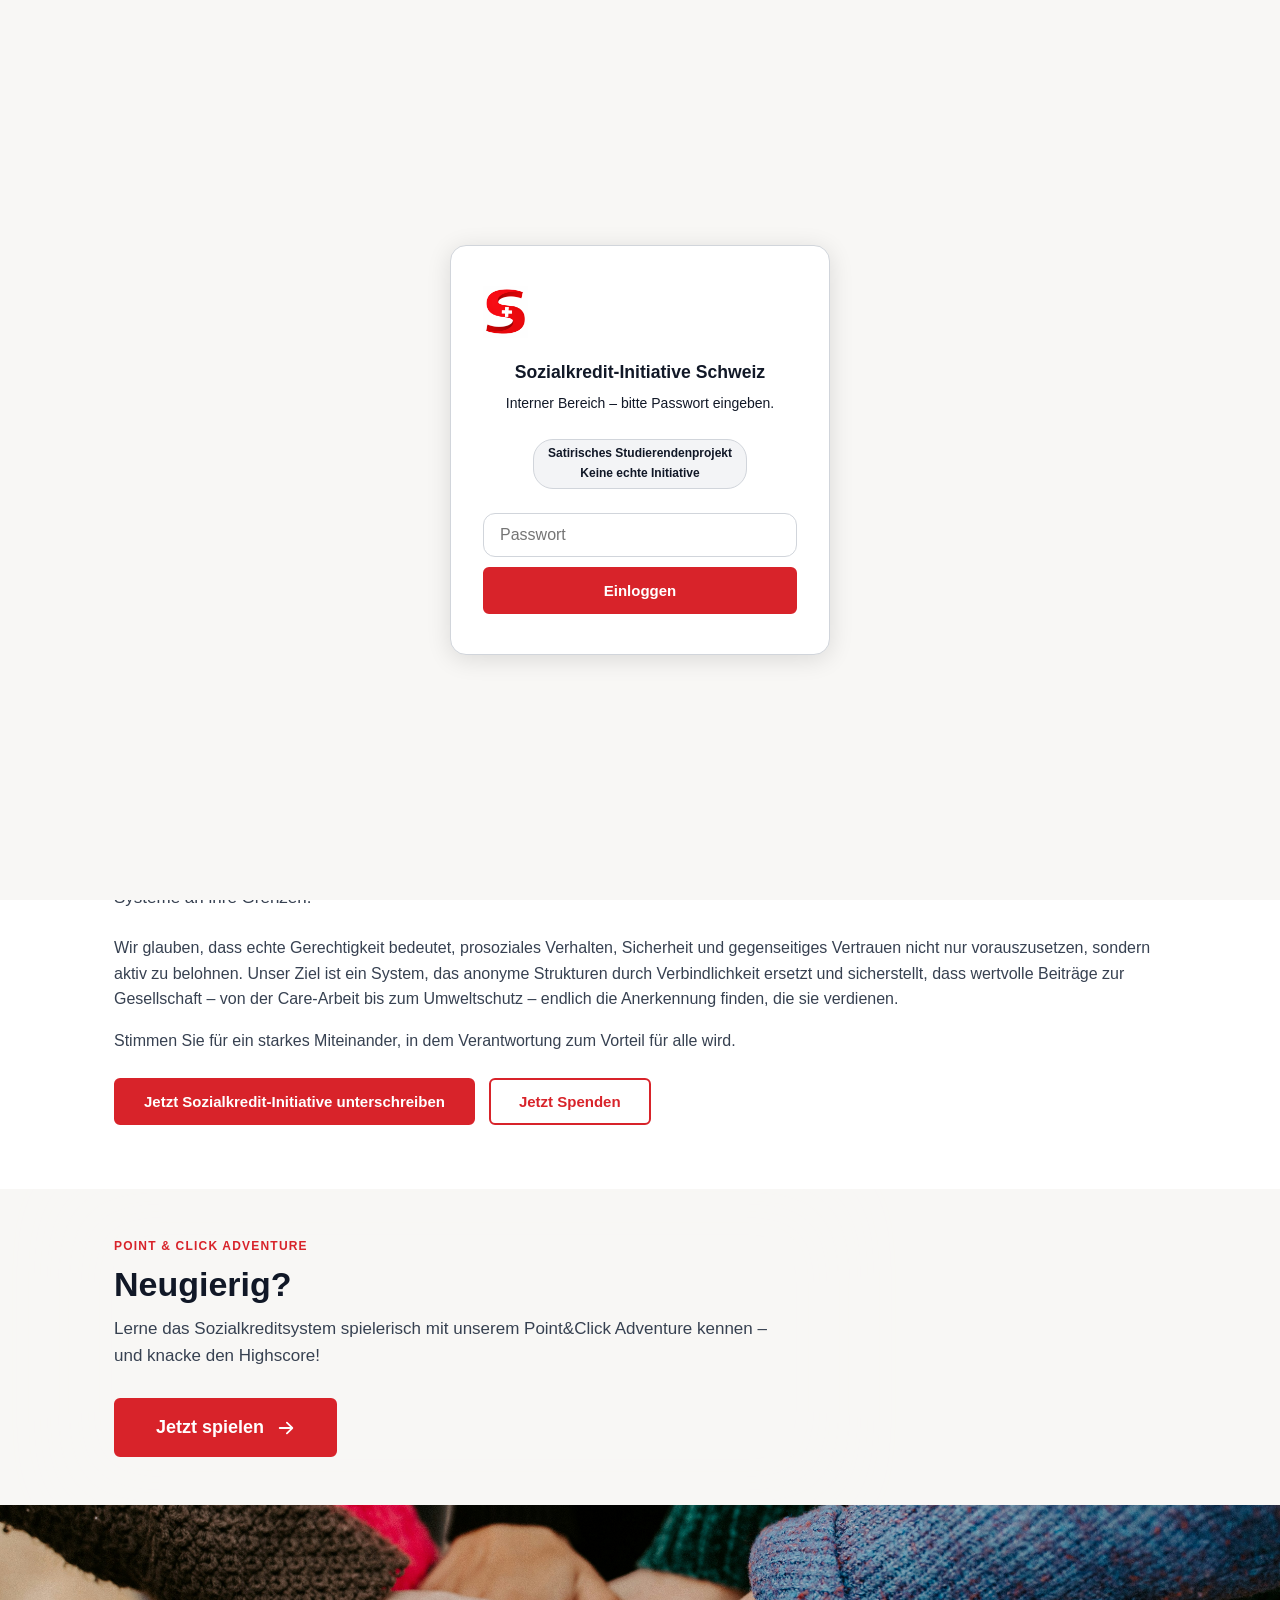
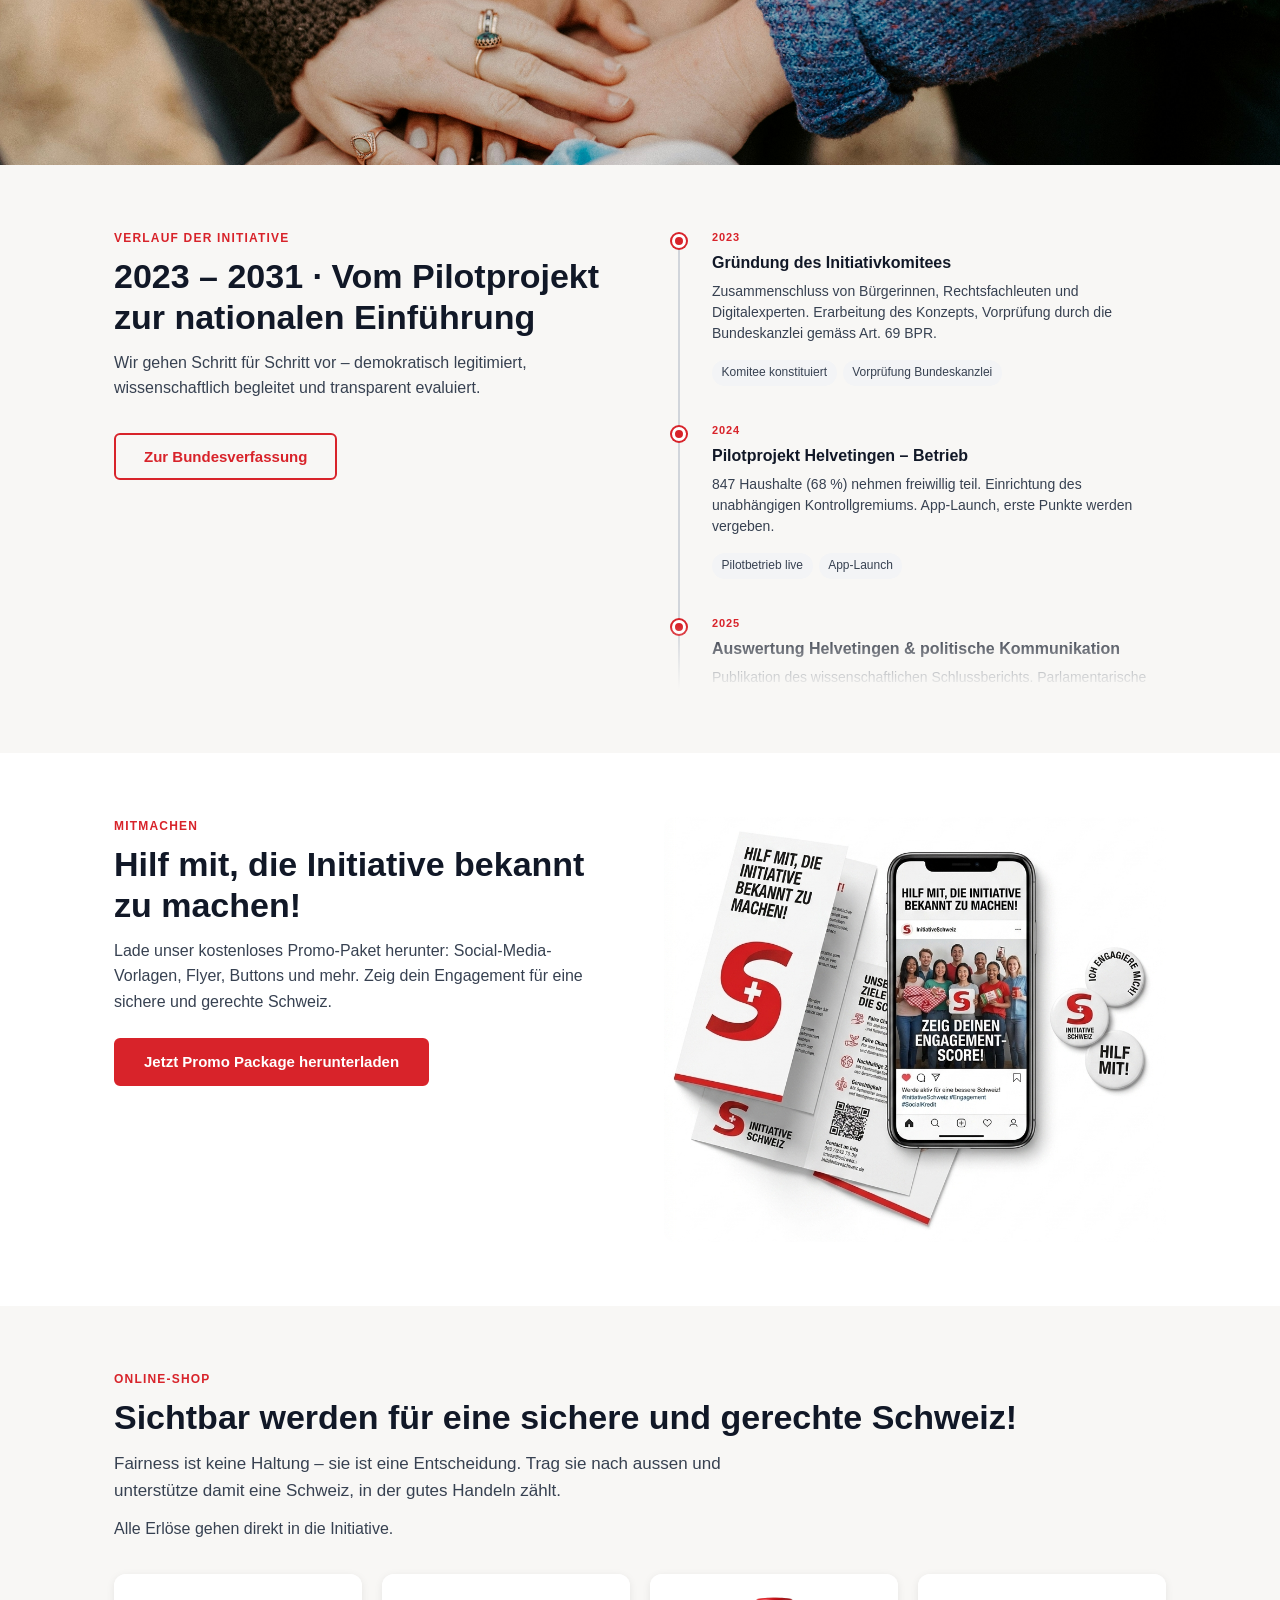
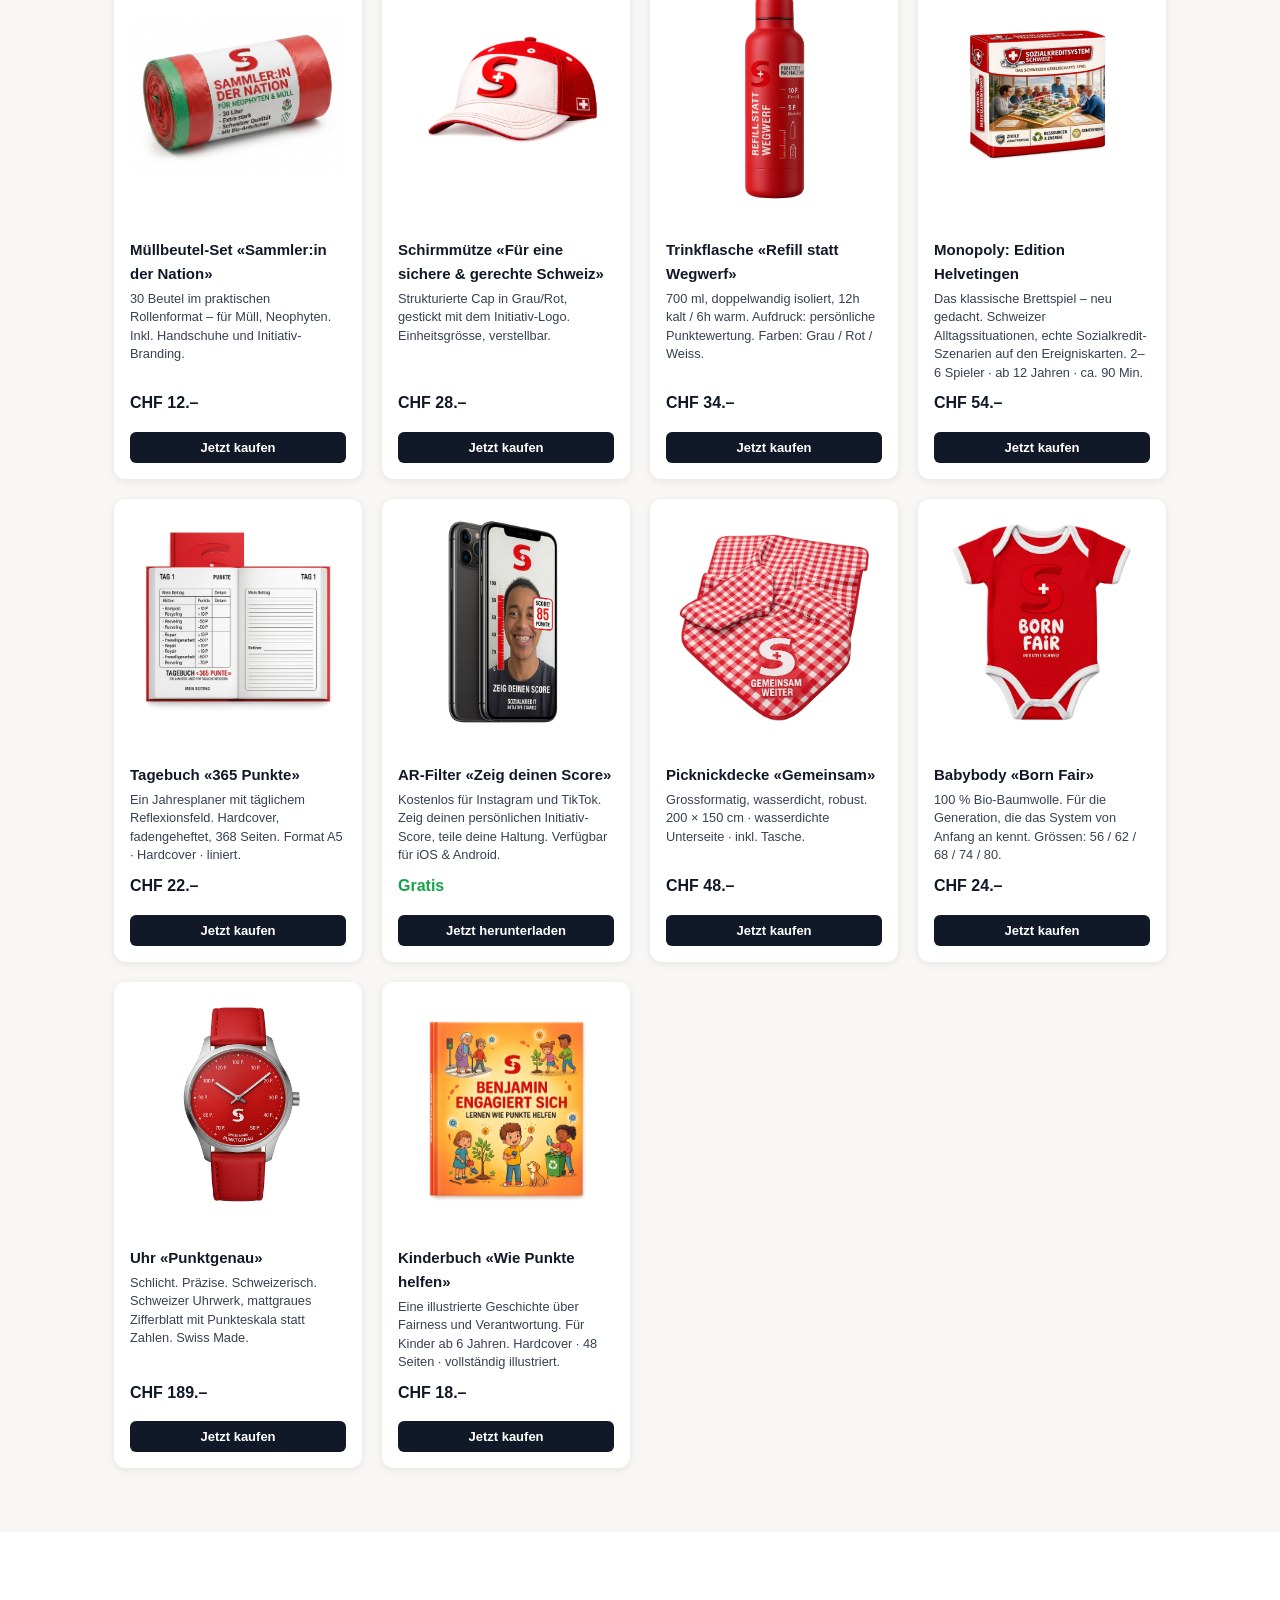
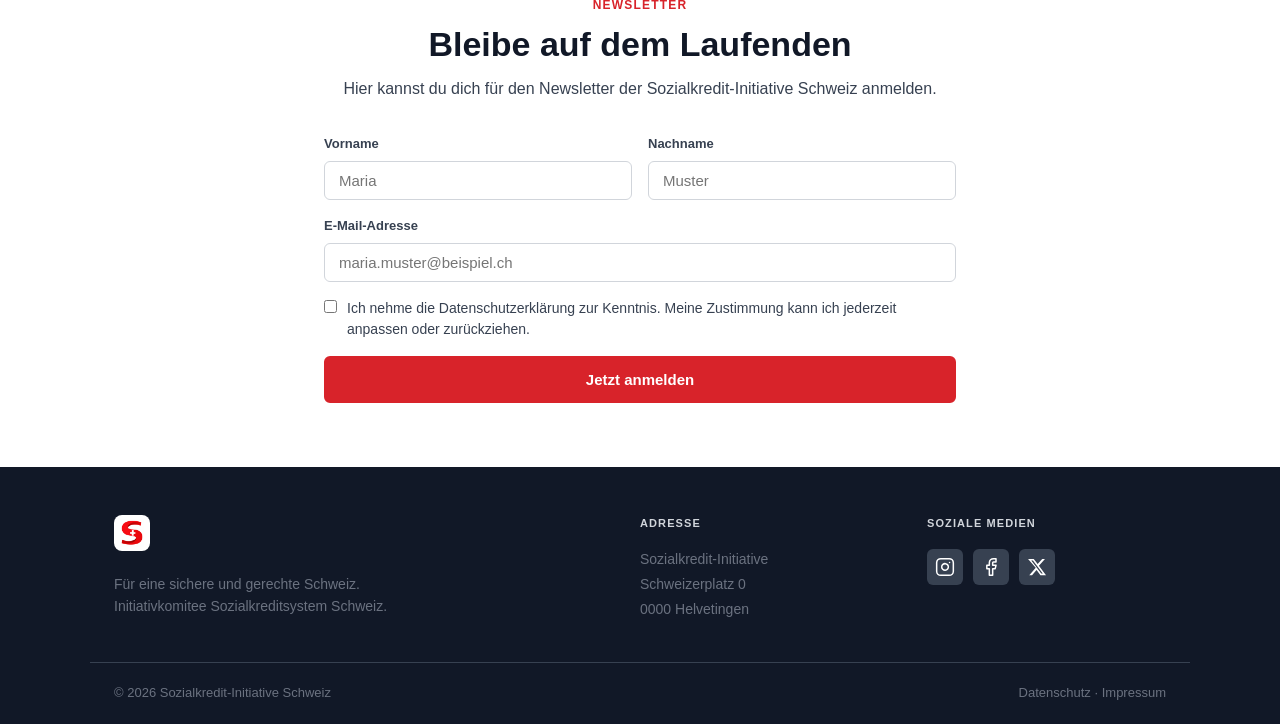
==== commit 35e47065: "Fade off-white halo behind game promo text for readability Add a box-shadow with large blur and matc" ====
--- a/testlauf/index.html
+++ b/testlauf/index.html
@@ -92,7 +92,7 @@
     <img class="cursor-deco" src="website_material/gamepad_exact_match.svg" alt="" style="top:32%; left:48%; transform:rotate(-65deg); width:42px;">
   </div>
   <div class="container">
-    <div style="max-width: 680px;">
+    <div class="game-promo-content" style="max-width: 680px;">
       <div class="section-label">Point &amp; Click Adventure</div>
       <h2 style="margin-bottom: 0.625rem;">Neugierig?</h2>
       <p class="lead" style="margin-bottom: 1.75rem;">Lerne das Sozialkreditsystem spielerisch mit unserem Point&amp;Click Adventure kennen – und knacke den Highscore!</p>
--- a/testlauf/styles.css
+++ b/testlauf/styles.css
@@ -119,6 +119,13 @@
 .game-promo-bg { position: absolute; inset: 0; pointer-events: none; z-index: 0; }
 .game-promo > .container { position: relative; z-index: 1; }
 .cursor-deco { position: absolute; opacity: 0.08; height: auto; pointer-events: none; }
+
+.game-promo-content {
+  position: relative;
+  background: var(--off-white);
+  box-shadow: 0 0 80px 50px var(--off-white);
+  border-radius: 4px;
+}
 section.bg-red { background: var(--red); color: var(--white); }
 section.bg-dark { background: var(--grey-900); color: var(--white); }
 
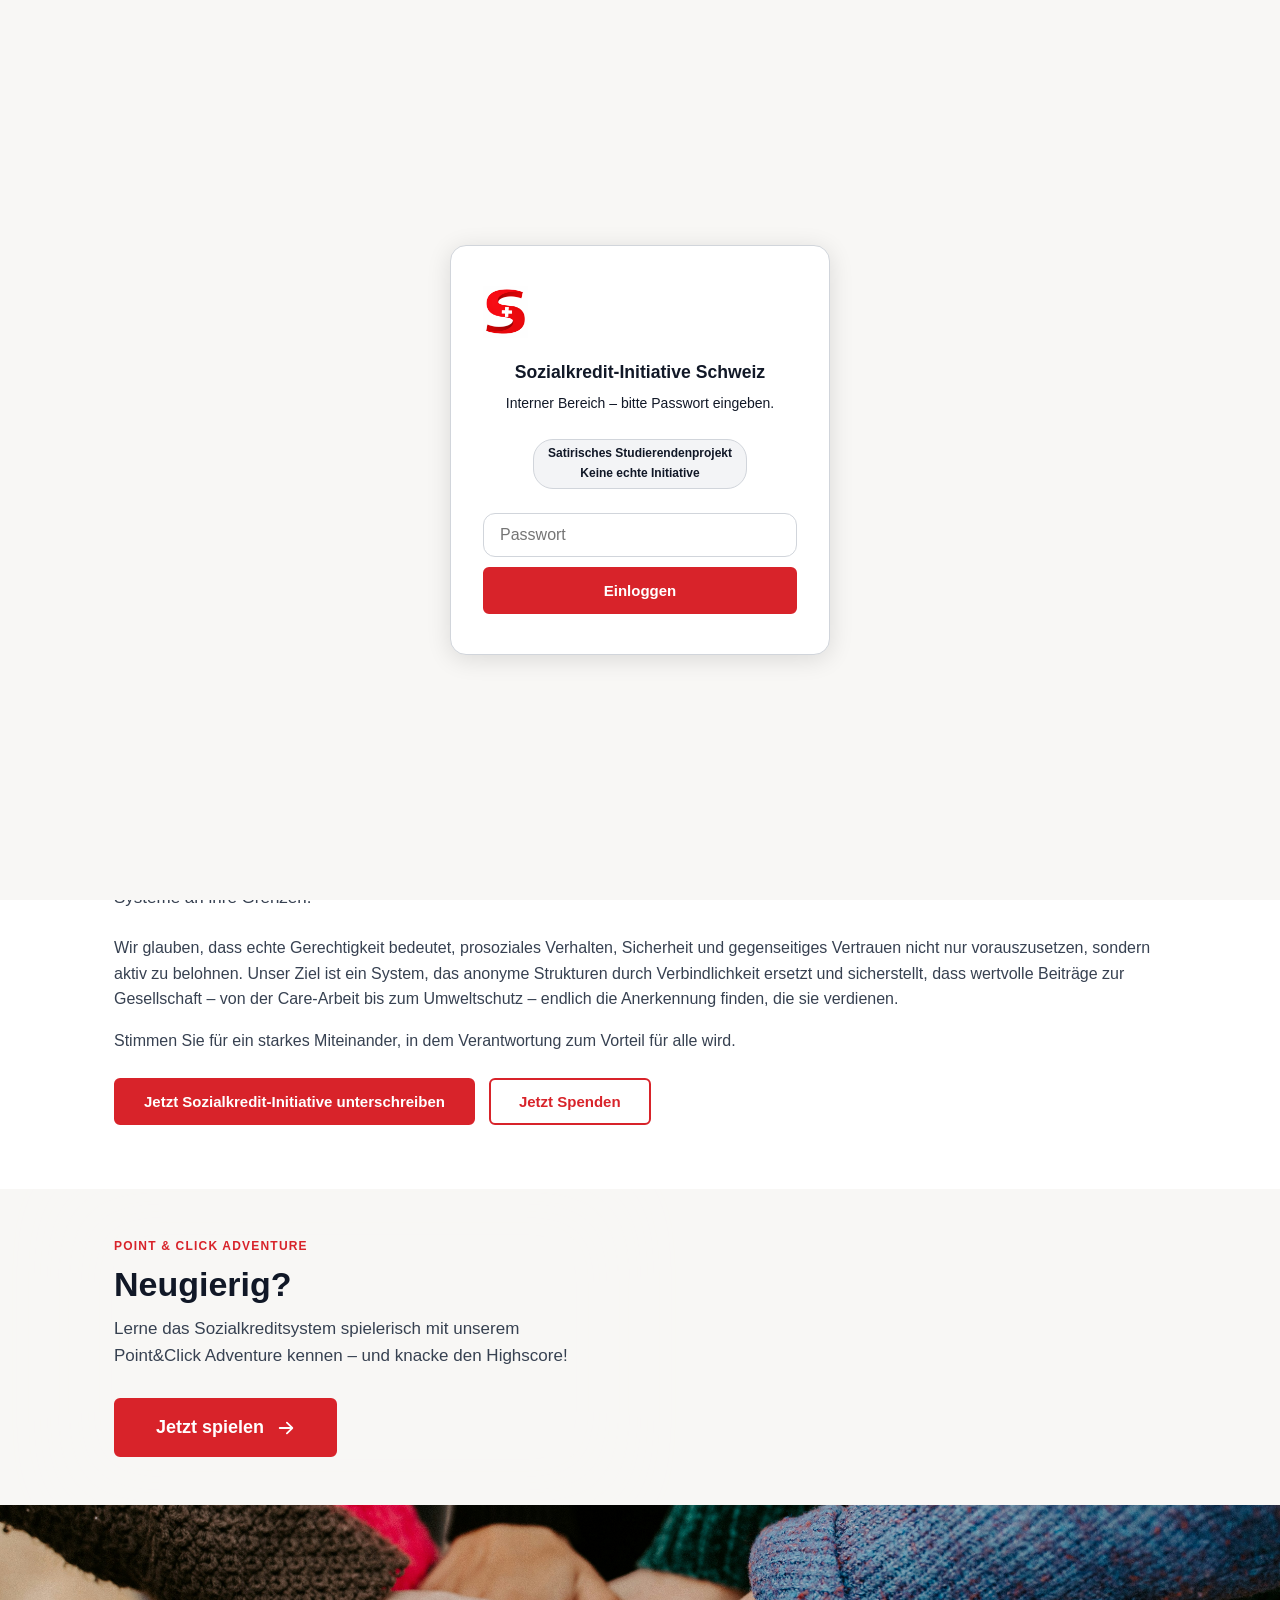
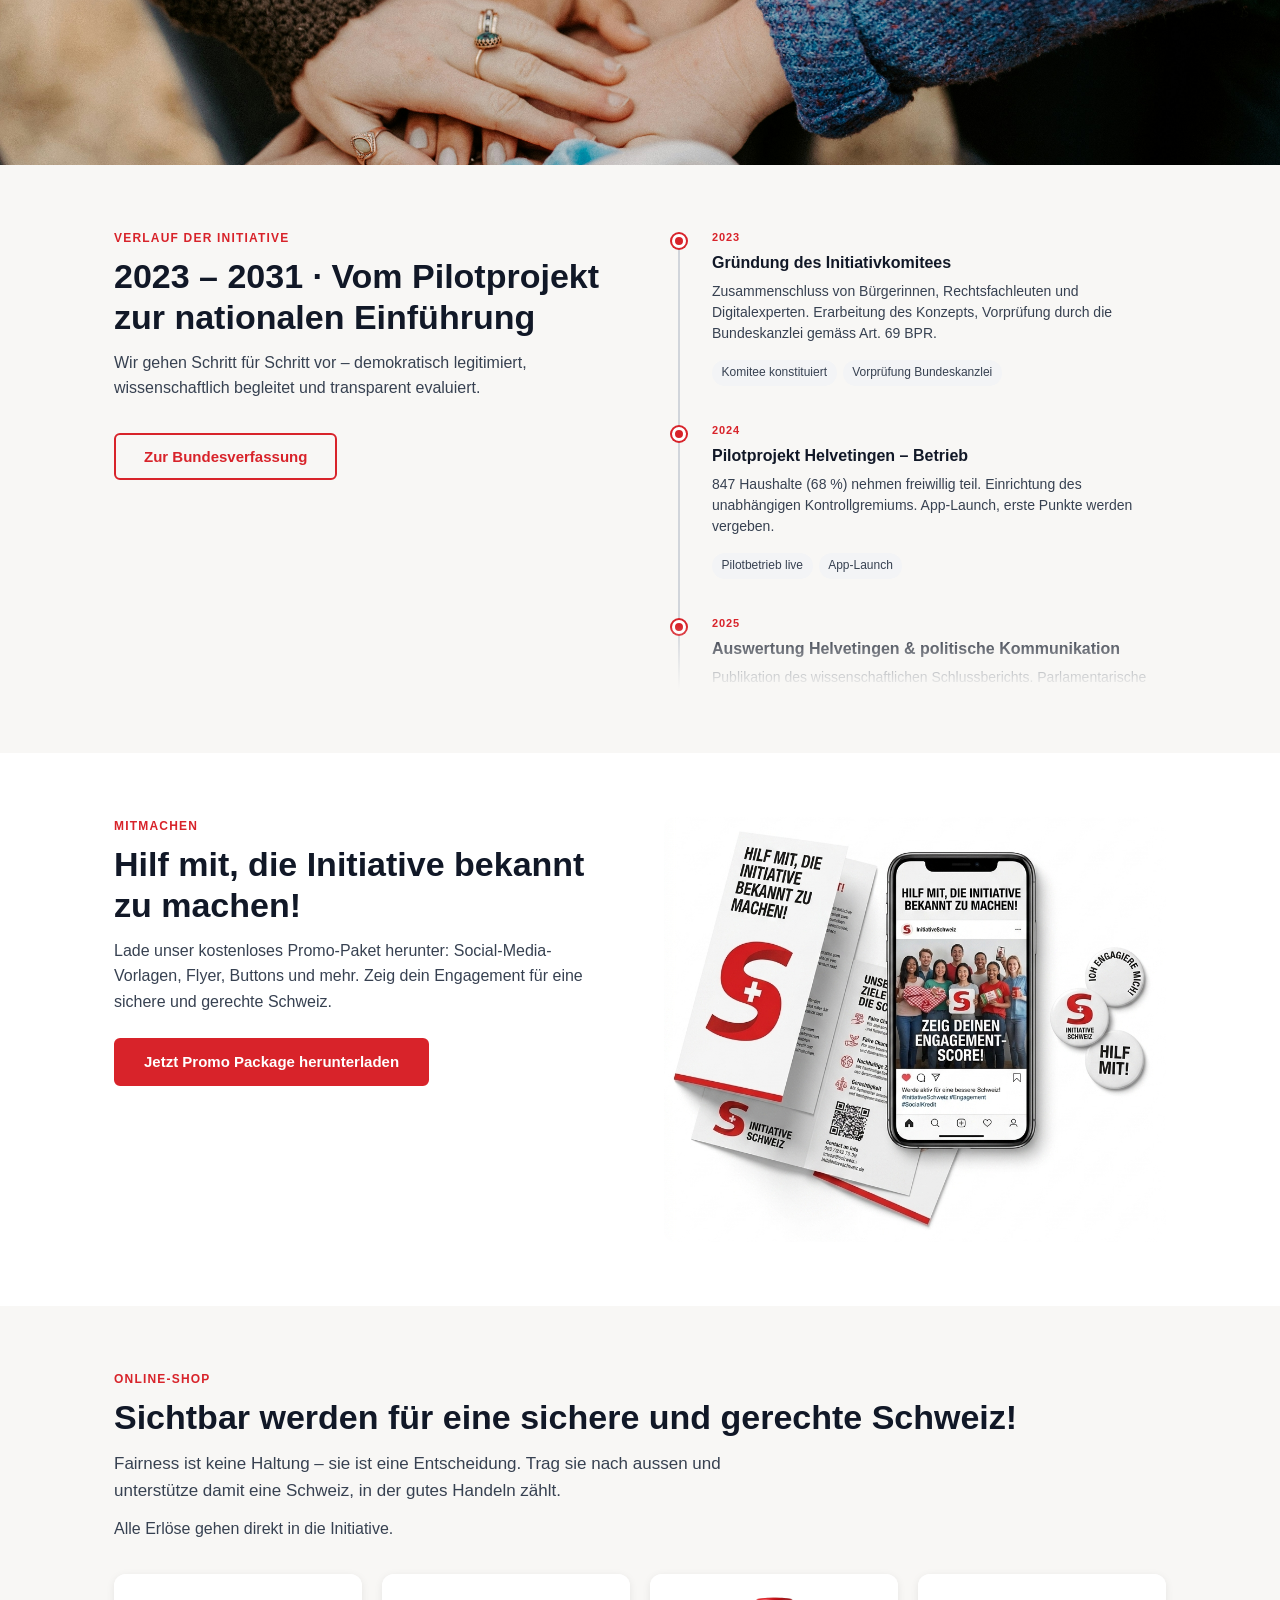
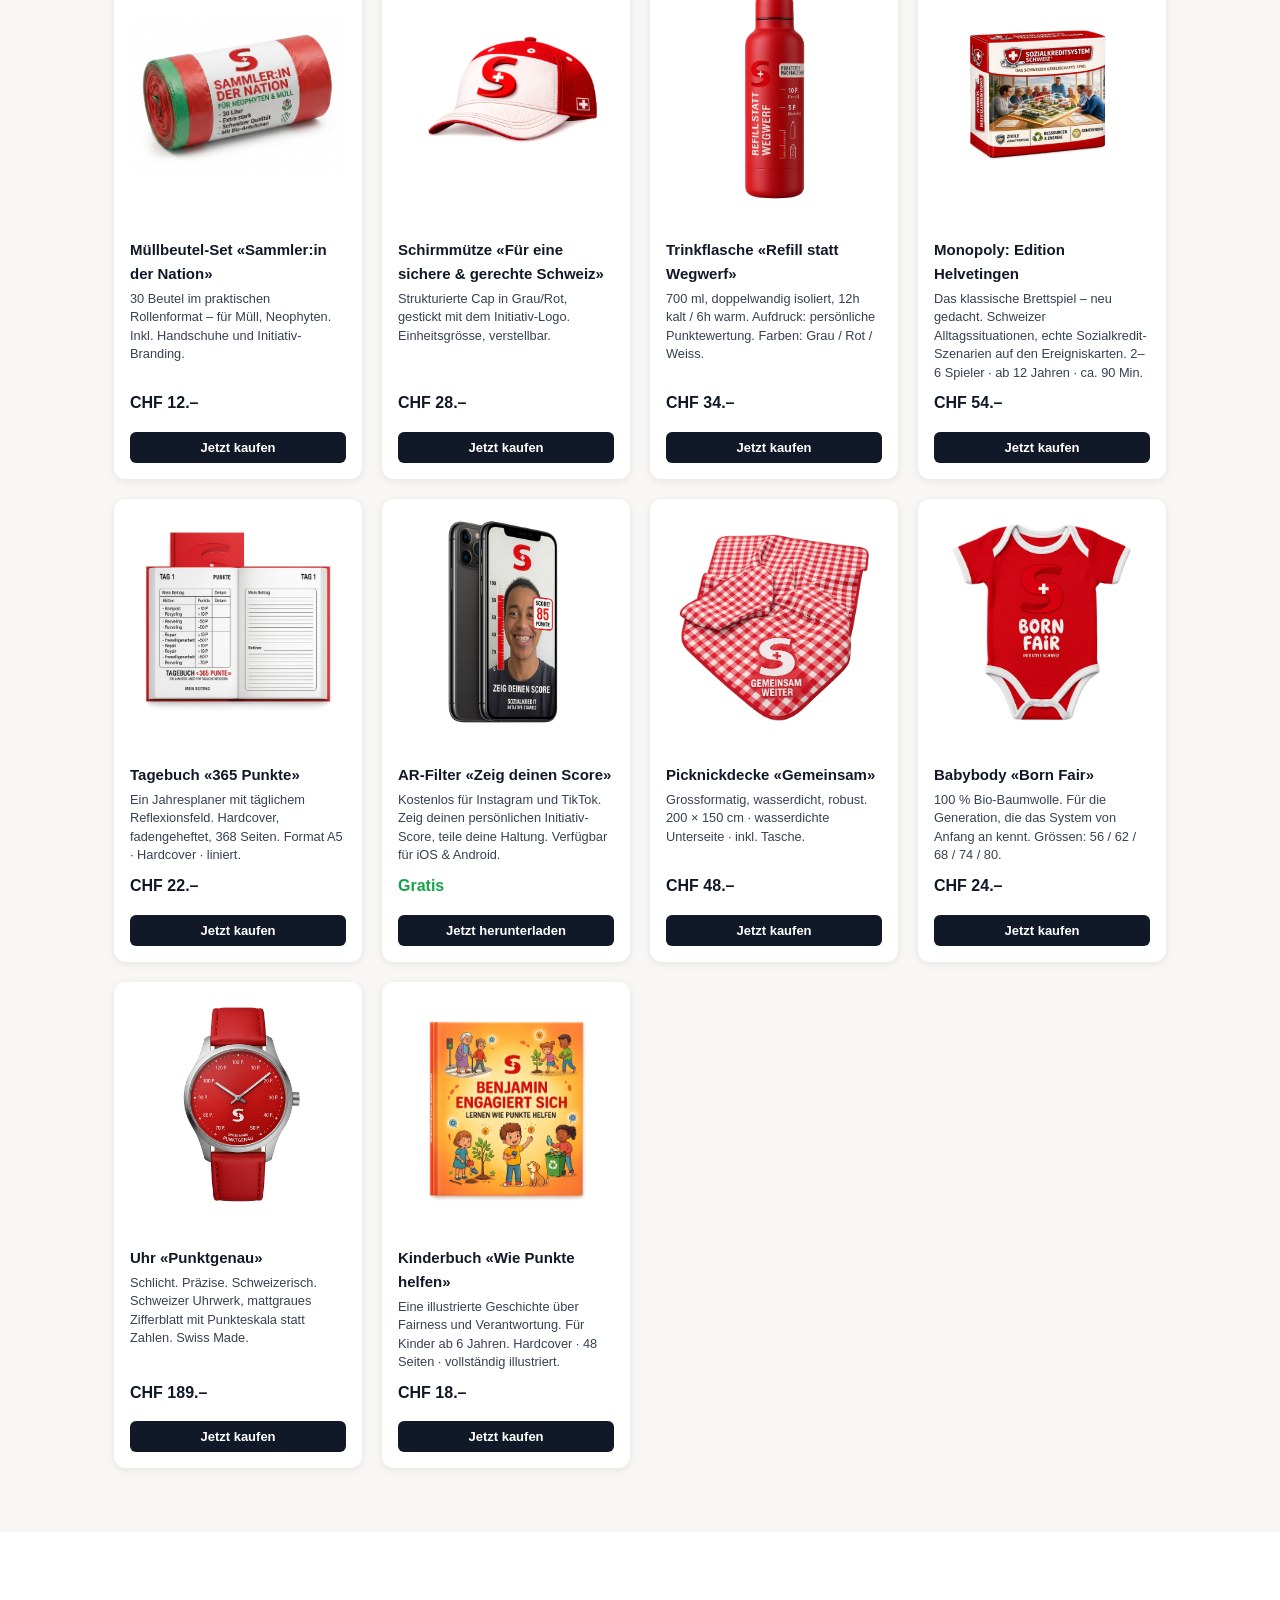
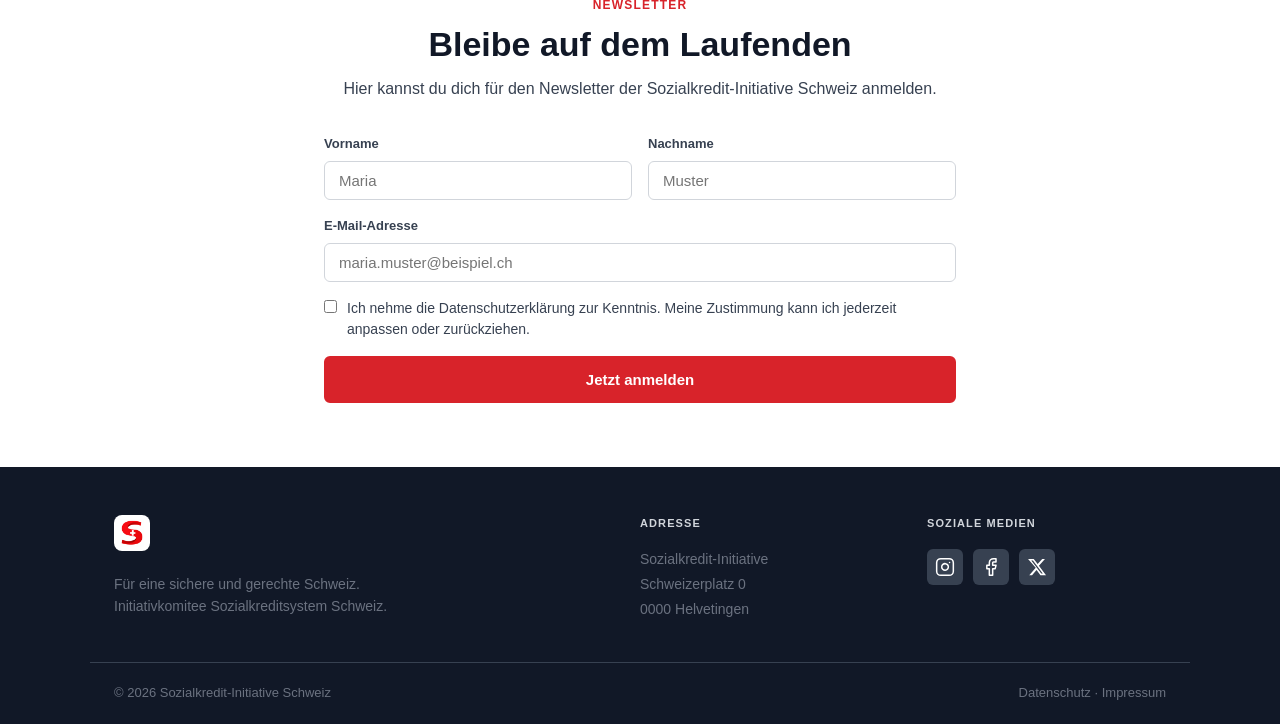
==== commit 71a5861f: "Narrow game promo text box to 460px max-width Co-Authored-By: Claude Sonnet 4.6 <noreply@anthropic.c" ====
--- a/testlauf/index.html
+++ b/testlauf/index.html
@@ -92,7 +92,7 @@
     <img class="cursor-deco" src="website_material/gamepad_exact_match.svg" alt="" style="top:32%; left:48%; transform:rotate(-65deg); width:42px;">
   </div>
   <div class="container">
-    <div class="game-promo-content" style="max-width: 680px;">
+    <div class="game-promo-content" style="max-width: 460px;">
       <div class="section-label">Point &amp; Click Adventure</div>
       <h2 style="margin-bottom: 0.625rem;">Neugierig?</h2>
       <p class="lead" style="margin-bottom: 1.75rem;">Lerne das Sozialkreditsystem spielerisch mit unserem Point&amp;Click Adventure kennen – und knacke den Highscore!</p>
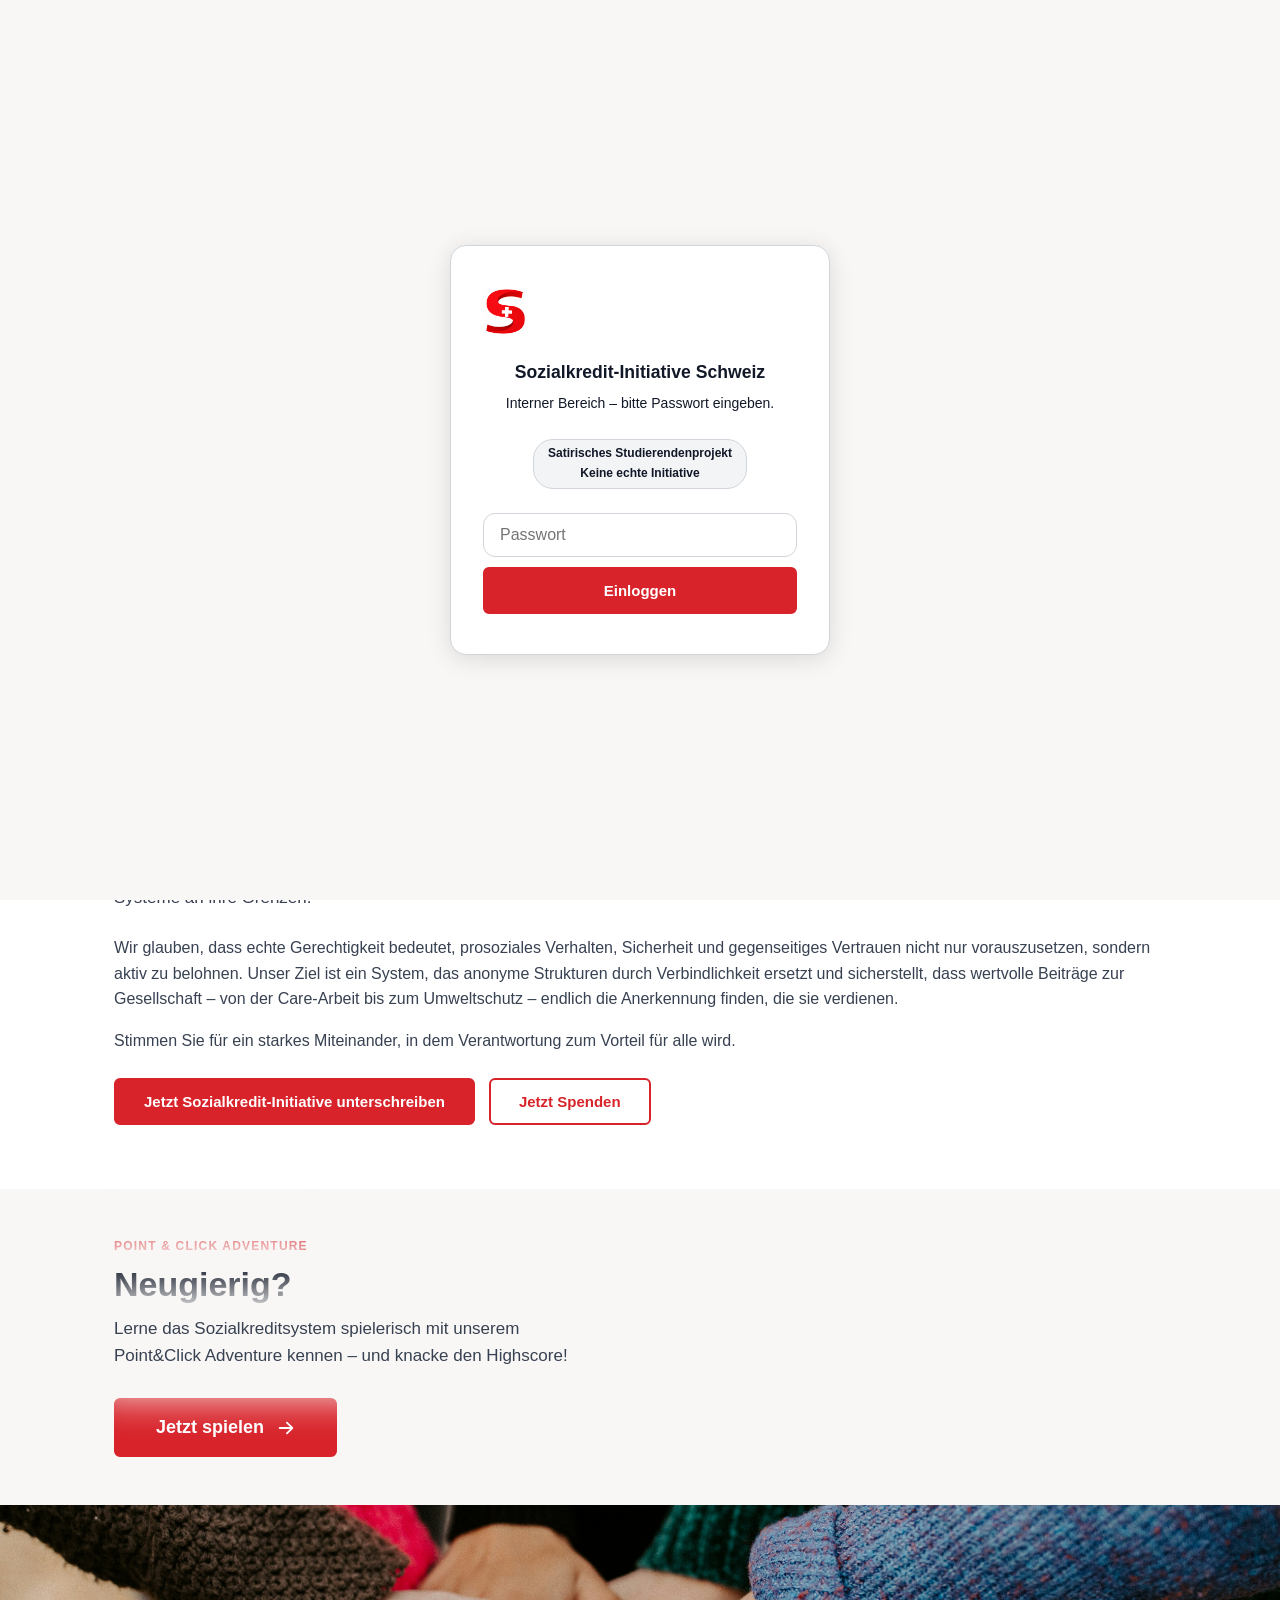
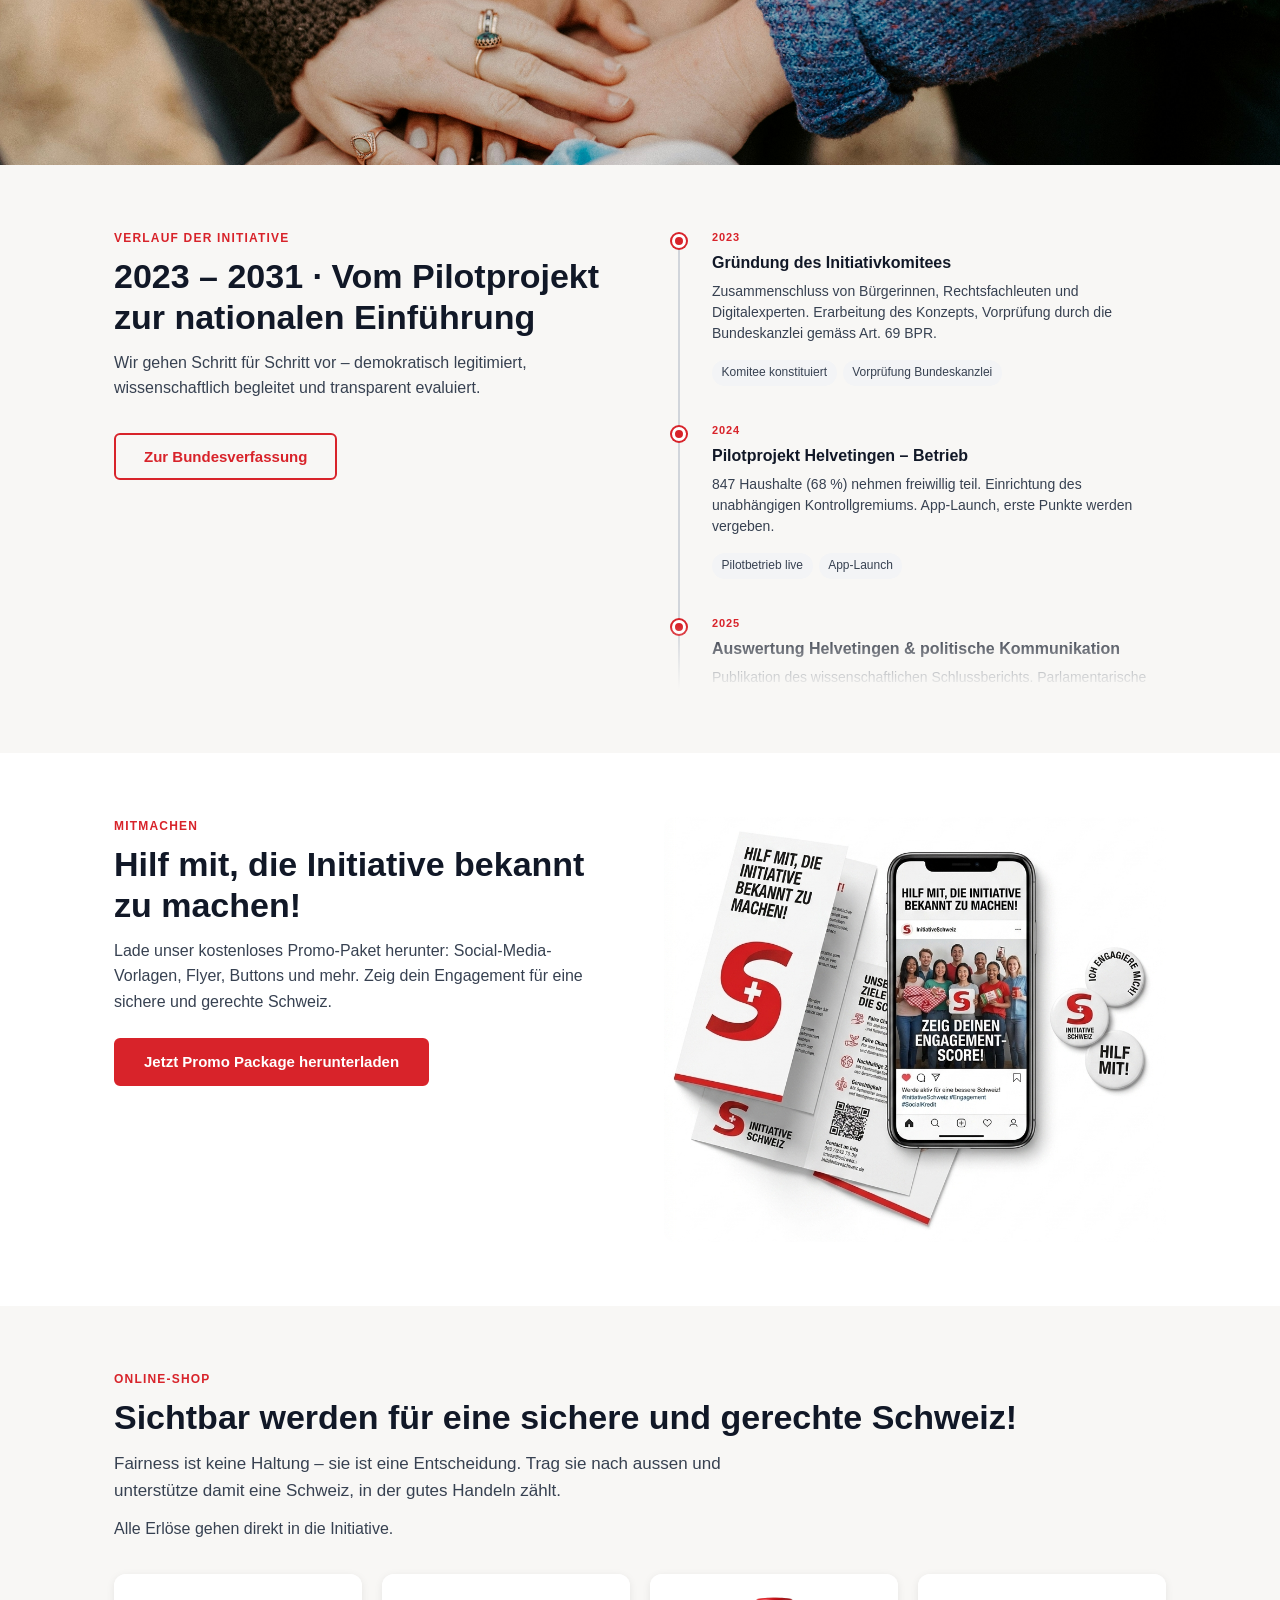
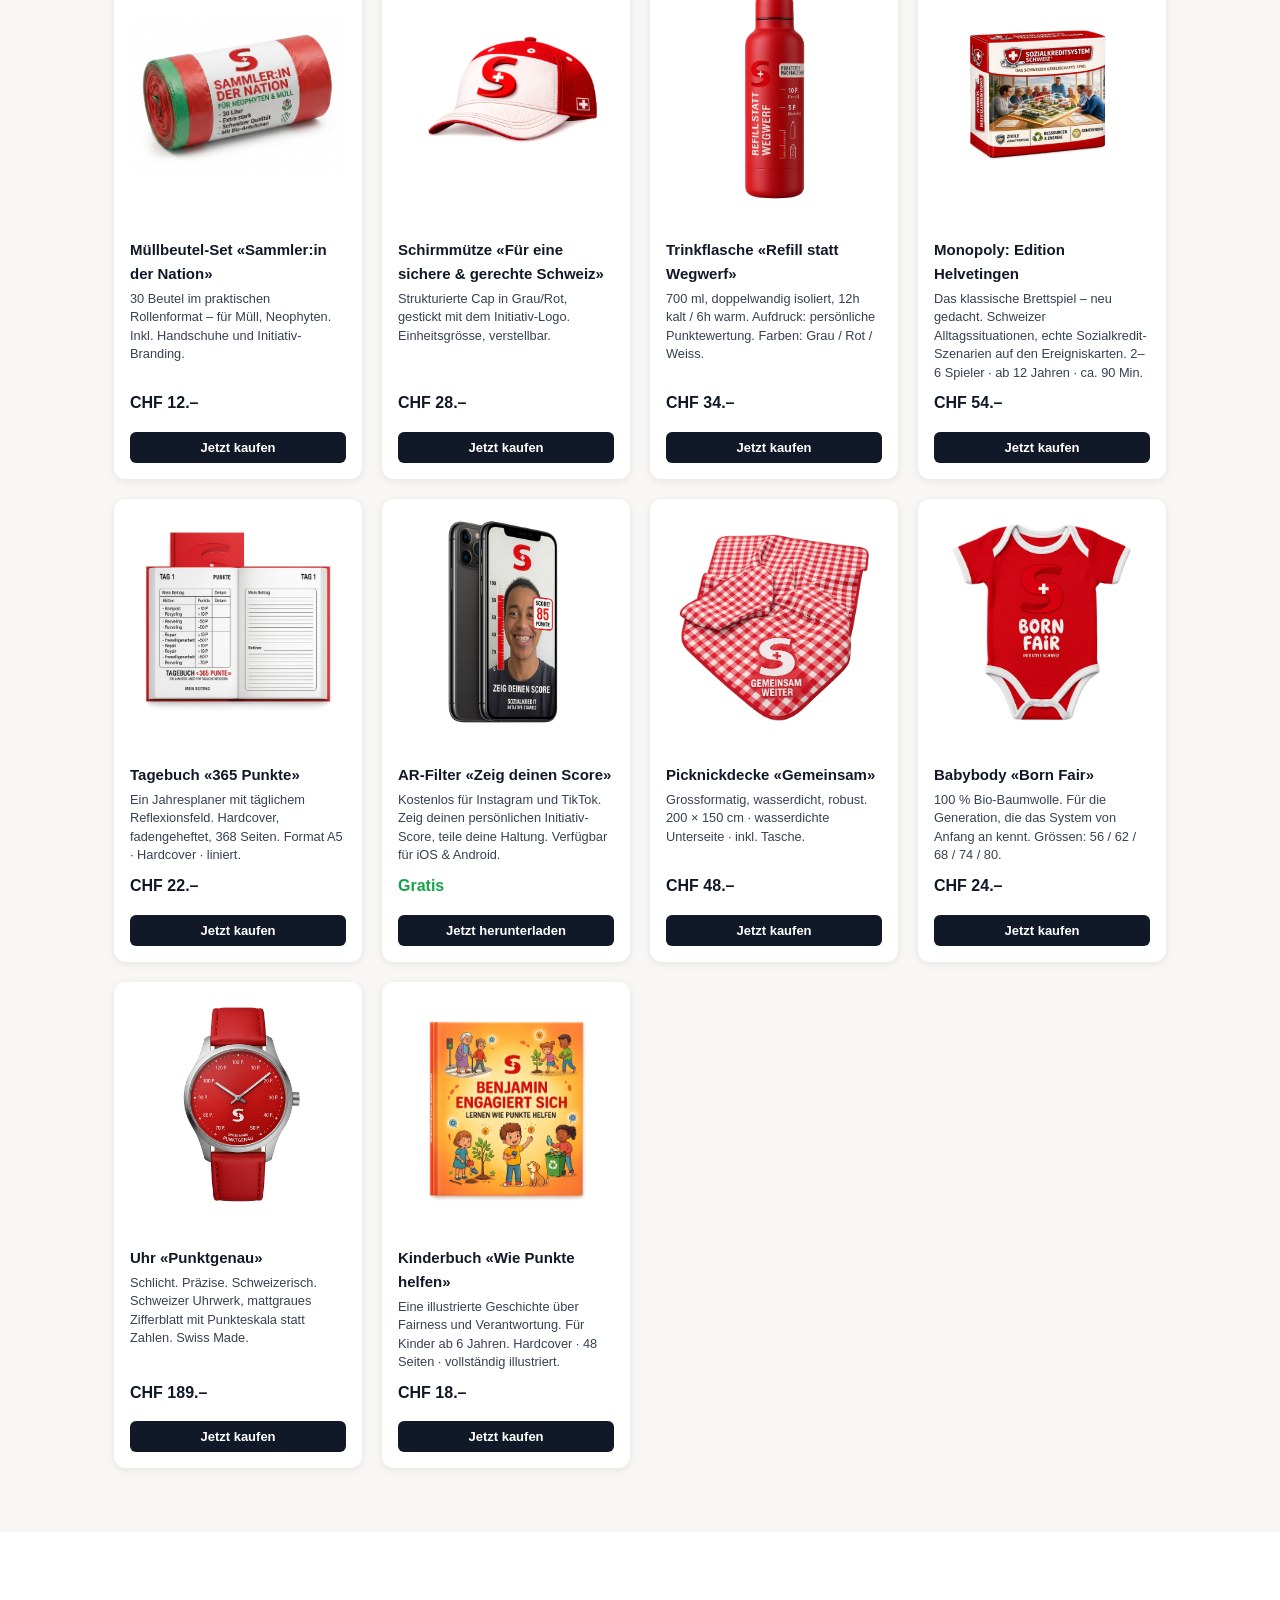
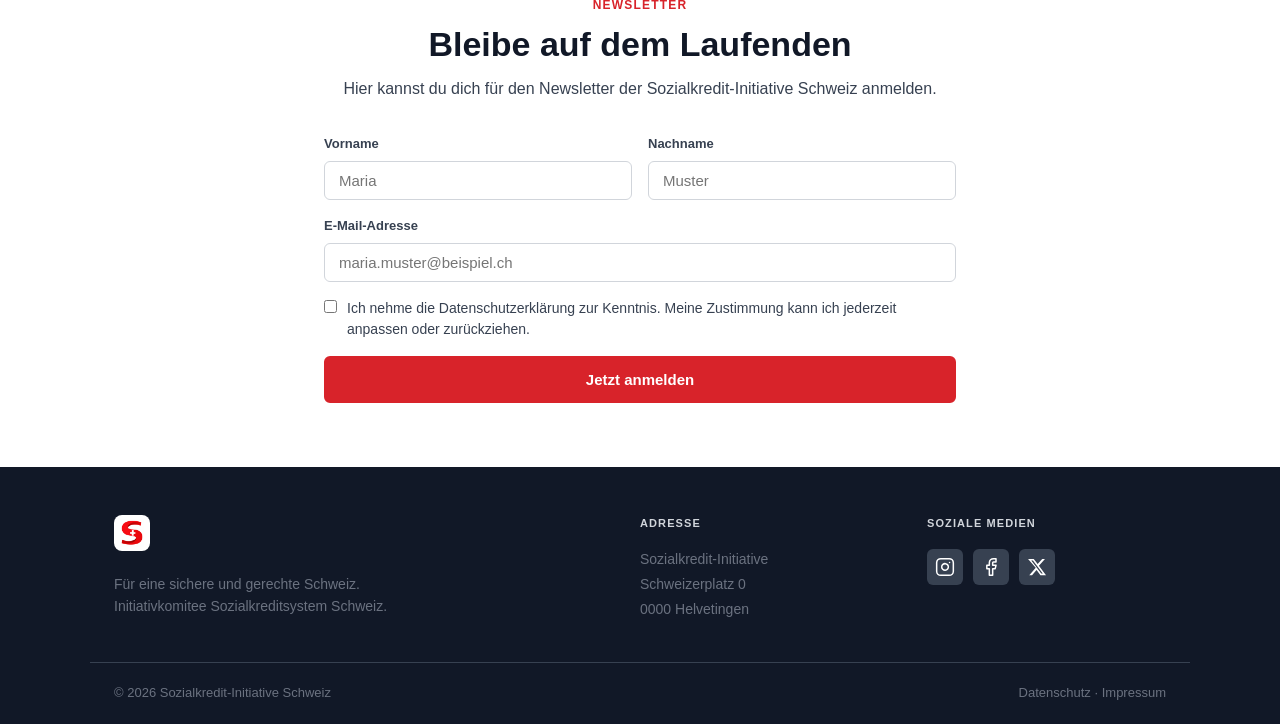
==== commit 7508d144: "Per-element halo + restore organic gamepad scatter - Off-white halo now sits behind each text elemen" ====
--- a/testlauf/styles.css
+++ b/testlauf/styles.css
@@ -120,10 +120,16 @@
 .game-promo > .container { position: relative; z-index: 1; }
 .cursor-deco { position: absolute; opacity: 0.08; height: auto; pointer-events: none; }
 
-.game-promo-content {
+.game-promo-content { position: relative; }
+
+.game-promo-content .section-label,
+.game-promo-content h2,
+.game-promo-content .lead {
   position: relative;
+  width: fit-content;
+  max-width: 100%;
   background: var(--off-white);
-  box-shadow: 0 0 80px 50px var(--off-white);
+  box-shadow: 0 0 40px 25px var(--off-white);
   border-radius: 4px;
 }
 section.bg-red { background: var(--red); color: var(--white); }
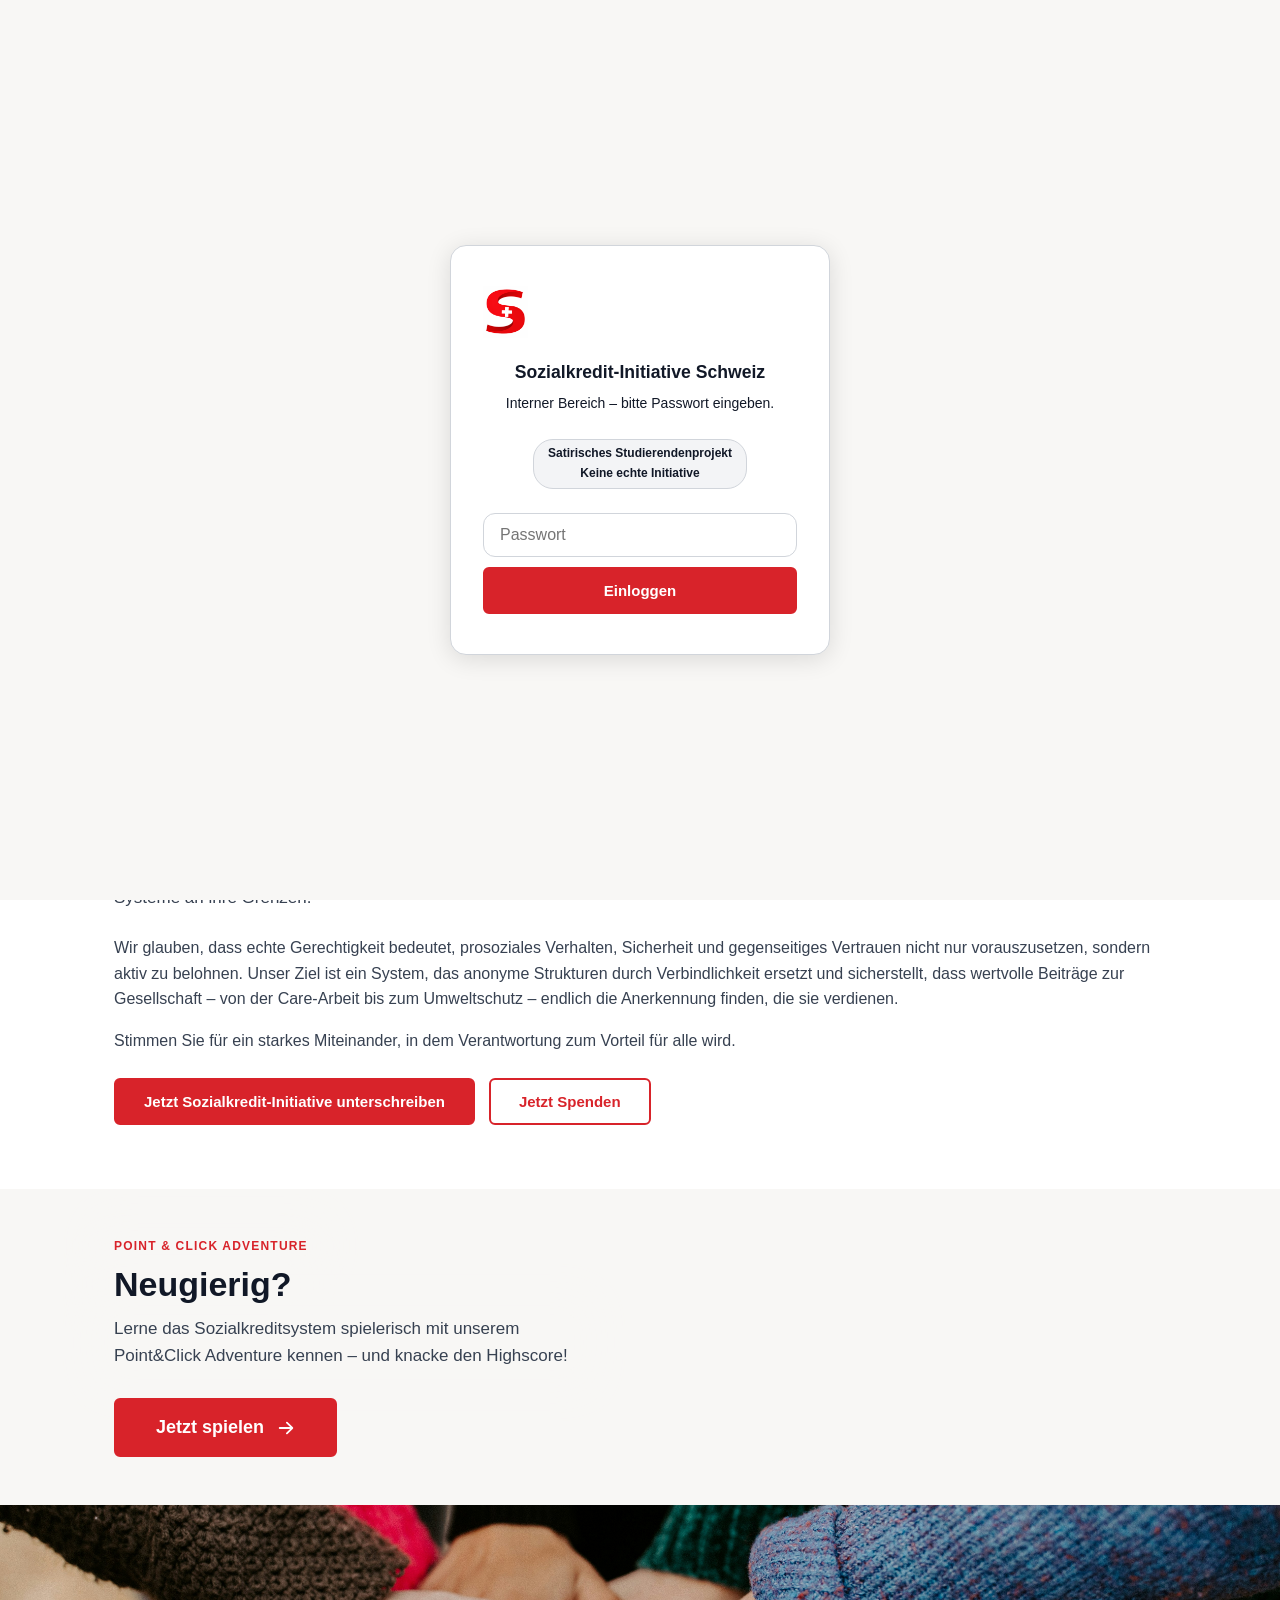
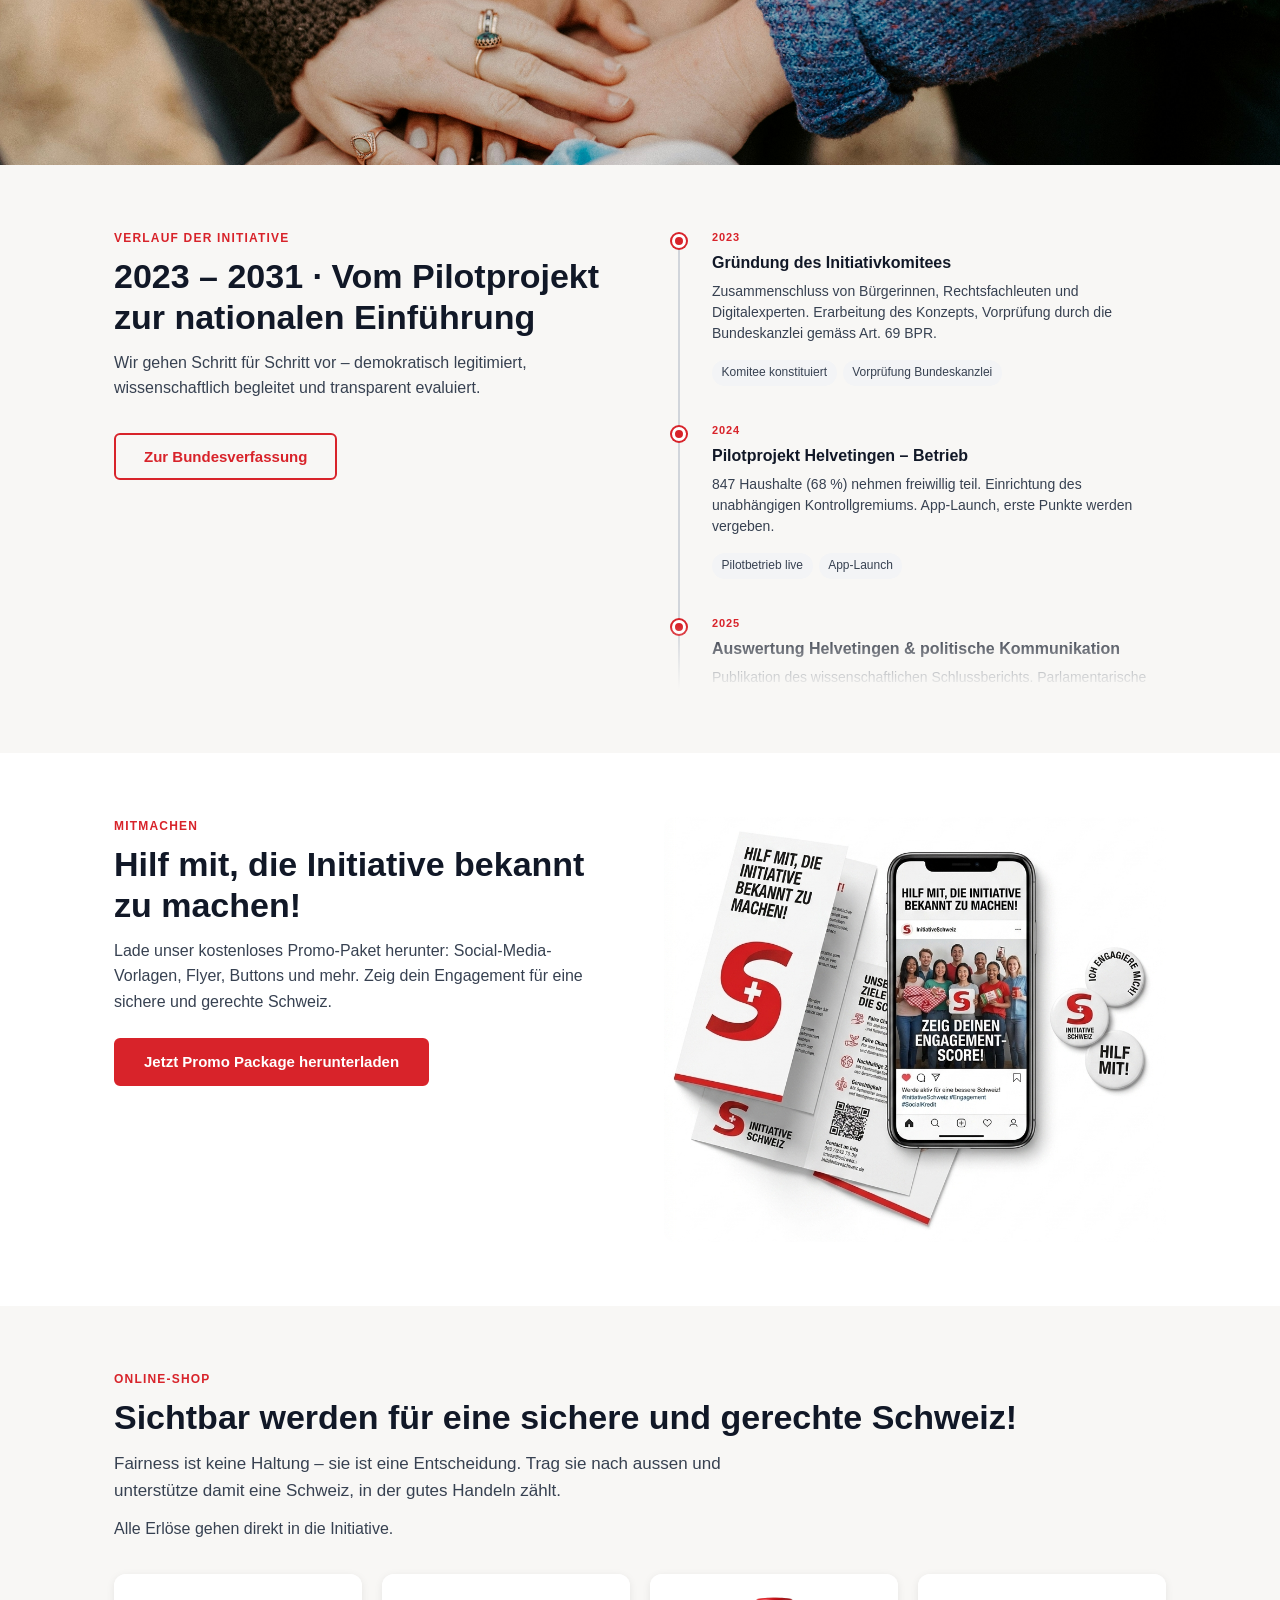
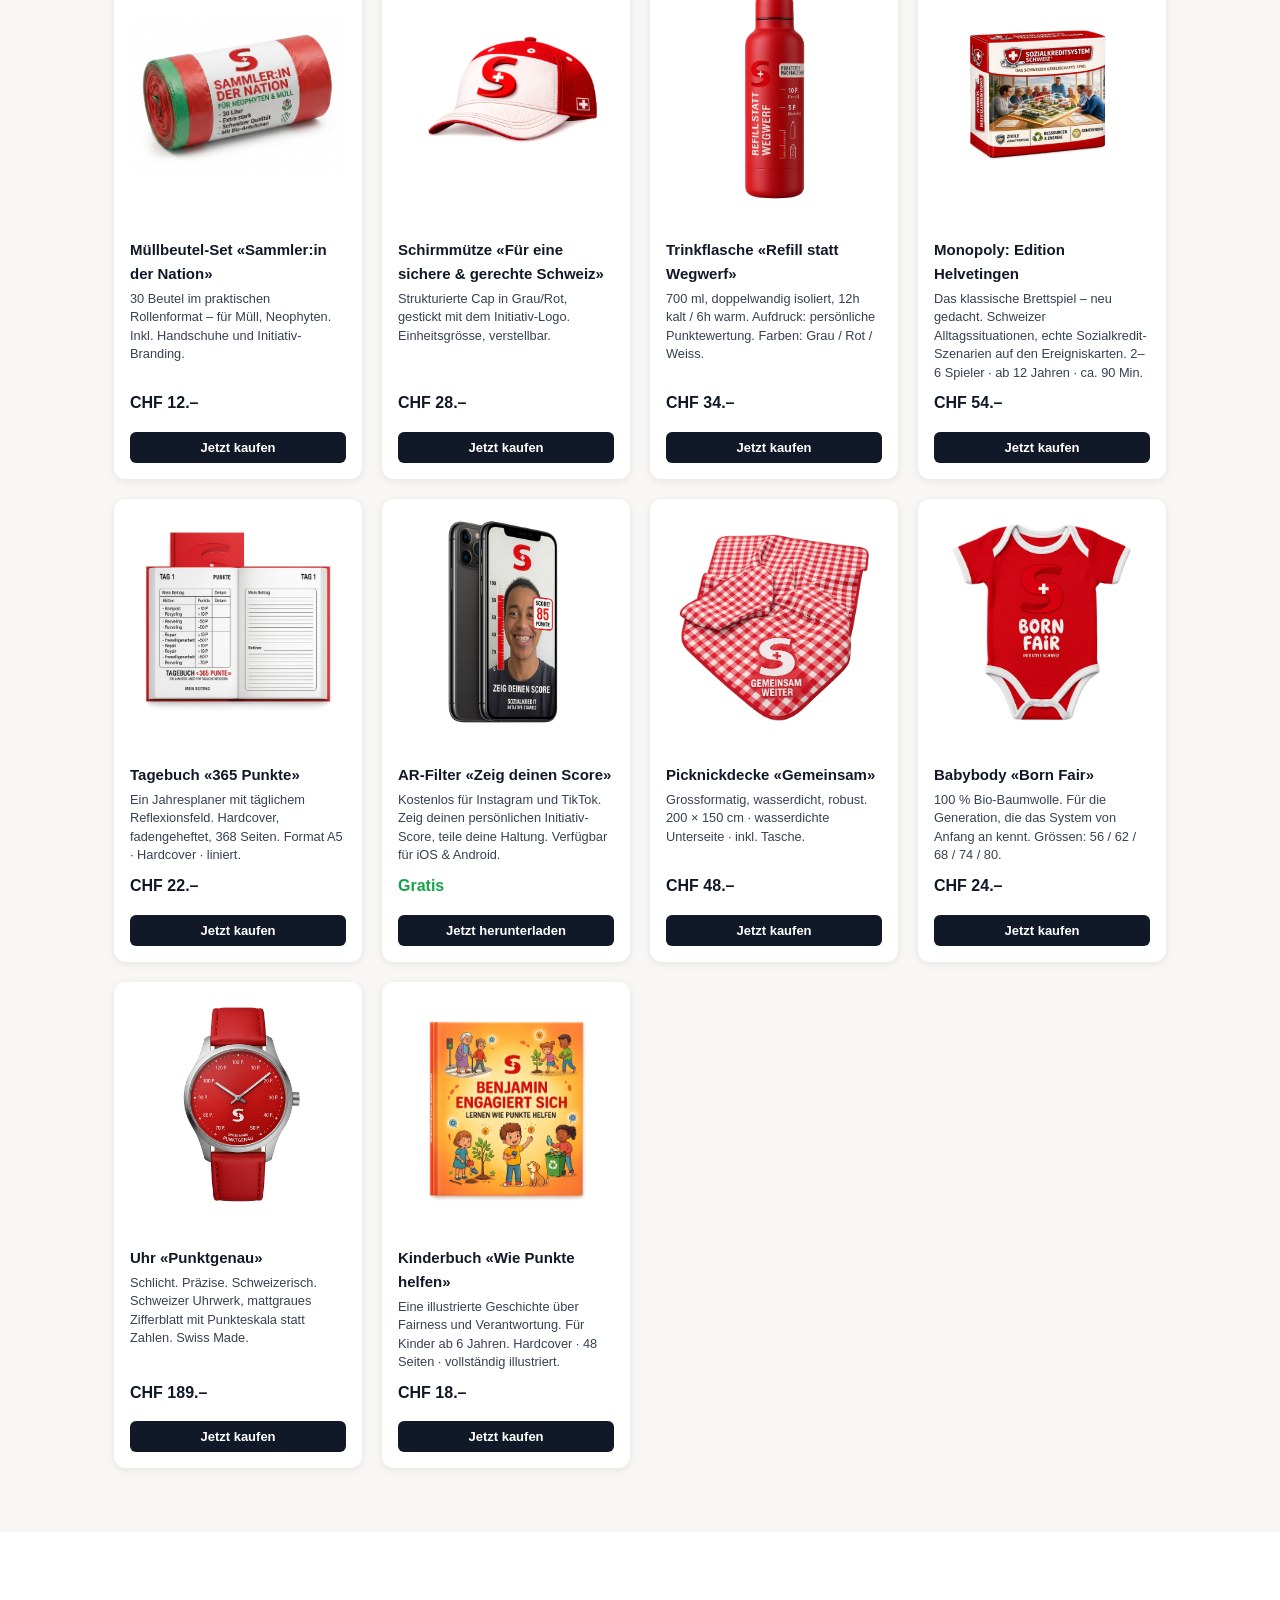
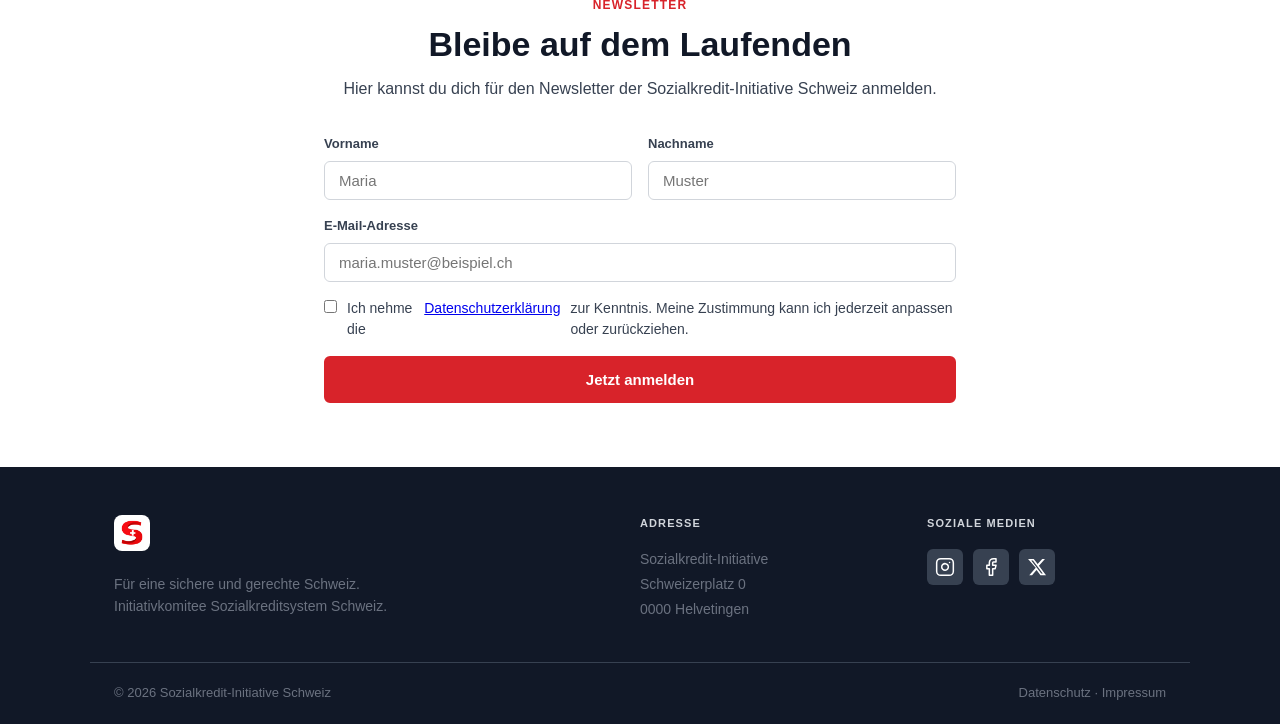
==== commit 0ead2f69: "Make Datenschutzerklärung clickable, open a fake privacy modal - scripts.js injects a shared privacy" ====
--- a/testlauf/index.html
+++ b/testlauf/index.html
@@ -389,7 +389,7 @@
         <div class="form-group full">
           <label class="form-checkbox">
             <input type="checkbox" required>
-            Ich nehme die Datenschutzerklärung zur Kenntnis. Meine Zustimmung kann ich jederzeit anpassen oder zurückziehen.
+            Ich nehme die <a href="#" data-modal="privacy">Datenschutzerklärung</a> zur Kenntnis. Meine Zustimmung kann ich jederzeit anpassen oder zurückziehen.
           </label>
         </div>
       </div>
@@ -492,7 +492,7 @@
         <div class="form-group full">
           <label class="form-checkbox">
             <input type="checkbox" required>
-            Ich nehme die Datenschutzerklärung zur Kenntnis. Meine Zustimmung kann ich jederzeit anpassen oder zurückziehen.
+            Ich nehme die <a href="#" data-modal="privacy">Datenschutzerklärung</a> zur Kenntnis. Meine Zustimmung kann ich jederzeit anpassen oder zurückziehen.
           </label>
         </div>
       </div>
@@ -561,7 +561,7 @@
         <div class="form-group full">
           <label class="form-checkbox">
             <input type="checkbox" required>
-            Ich akzeptiere die AGB und nehme die Datenschutzerklärung zur Kenntnis.
+            Ich akzeptiere die AGB und nehme die <a href="#" data-modal="privacy">Datenschutzerklärung</a> zur Kenntnis.
           </label>
         </div>
       </div>
--- a/testlauf/styles.css
+++ b/testlauf/styles.css
@@ -120,7 +120,10 @@
 .game-promo > .container { position: relative; z-index: 1; }
 .cursor-deco { position: absolute; opacity: 0.08; height: auto; pointer-events: none; }
 
-.game-promo-content { position: relative; }
+.game-promo-content {
+  position: relative;
+  z-index: 1;
+}
 
 .game-promo-content .section-label,
 .game-promo-content h2,
@@ -128,9 +131,18 @@
   position: relative;
   width: fit-content;
   max-width: 100%;
+}
+
+.game-promo-content .section-label::before,
+.game-promo-content h2::before,
+.game-promo-content .lead::before {
+  content: '';
+  position: absolute;
+  inset: 0;
   background: var(--off-white);
   box-shadow: 0 0 40px 25px var(--off-white);
   border-radius: 4px;
+  z-index: -1;
 }
 section.bg-red { background: var(--red); color: var(--white); }
 section.bg-dark { background: var(--grey-900); color: var(--white); }
@@ -848,11 +860,11 @@
   border-radius: var(--radius);
   border-left: 4px solid var(--red);
 }
-.verfassung-article .art-label { font-size: 0.75rem; font-weight: 700; color: var(--grey-500); text-transform: uppercase; letter-spacing: 0.06em; margin-bottom: 0.25rem; }
+.verfassung-article .art-label { font-size: 0.75rem; font-weight: 700; color: var(--grey-500); letter-spacing: 0.06em; margin-bottom: 0.25rem; }
 .verfassung-article h3 { font-size: 1.125rem; margin-bottom: 1rem; color: var(--grey-900); }
 .verfassung-article ol { counter-reset: verfassung-counter; padding-left: 0; }
 .verfassung-article > ol > li { list-style: none; position: relative; padding-left: 2rem; margin-bottom: 0.875rem; font-size: 0.9375rem; color: var(--grey-700); counter-increment: verfassung-counter; }
-.verfassung-article > ol > li::before { content: counter(verfassung-counter); position: absolute; left: 0; top: 0; font-weight: 700; color: var(--grey-500); width: 1.25rem; }
+.verfassung-article > ol > li::before { content: counter(verfassung-counter); position: absolute; left: 0; top: 0.1em; font-size: 0.6875rem; font-weight: 700; color: var(--grey-500); width: 1.25rem; }
 .verfassung-article .sub-list { list-style: lower-alpha; padding-left: 1.5rem; margin-top: 0.5rem; }
 .verfassung-article .sub-list li::before { content: none; }
 
